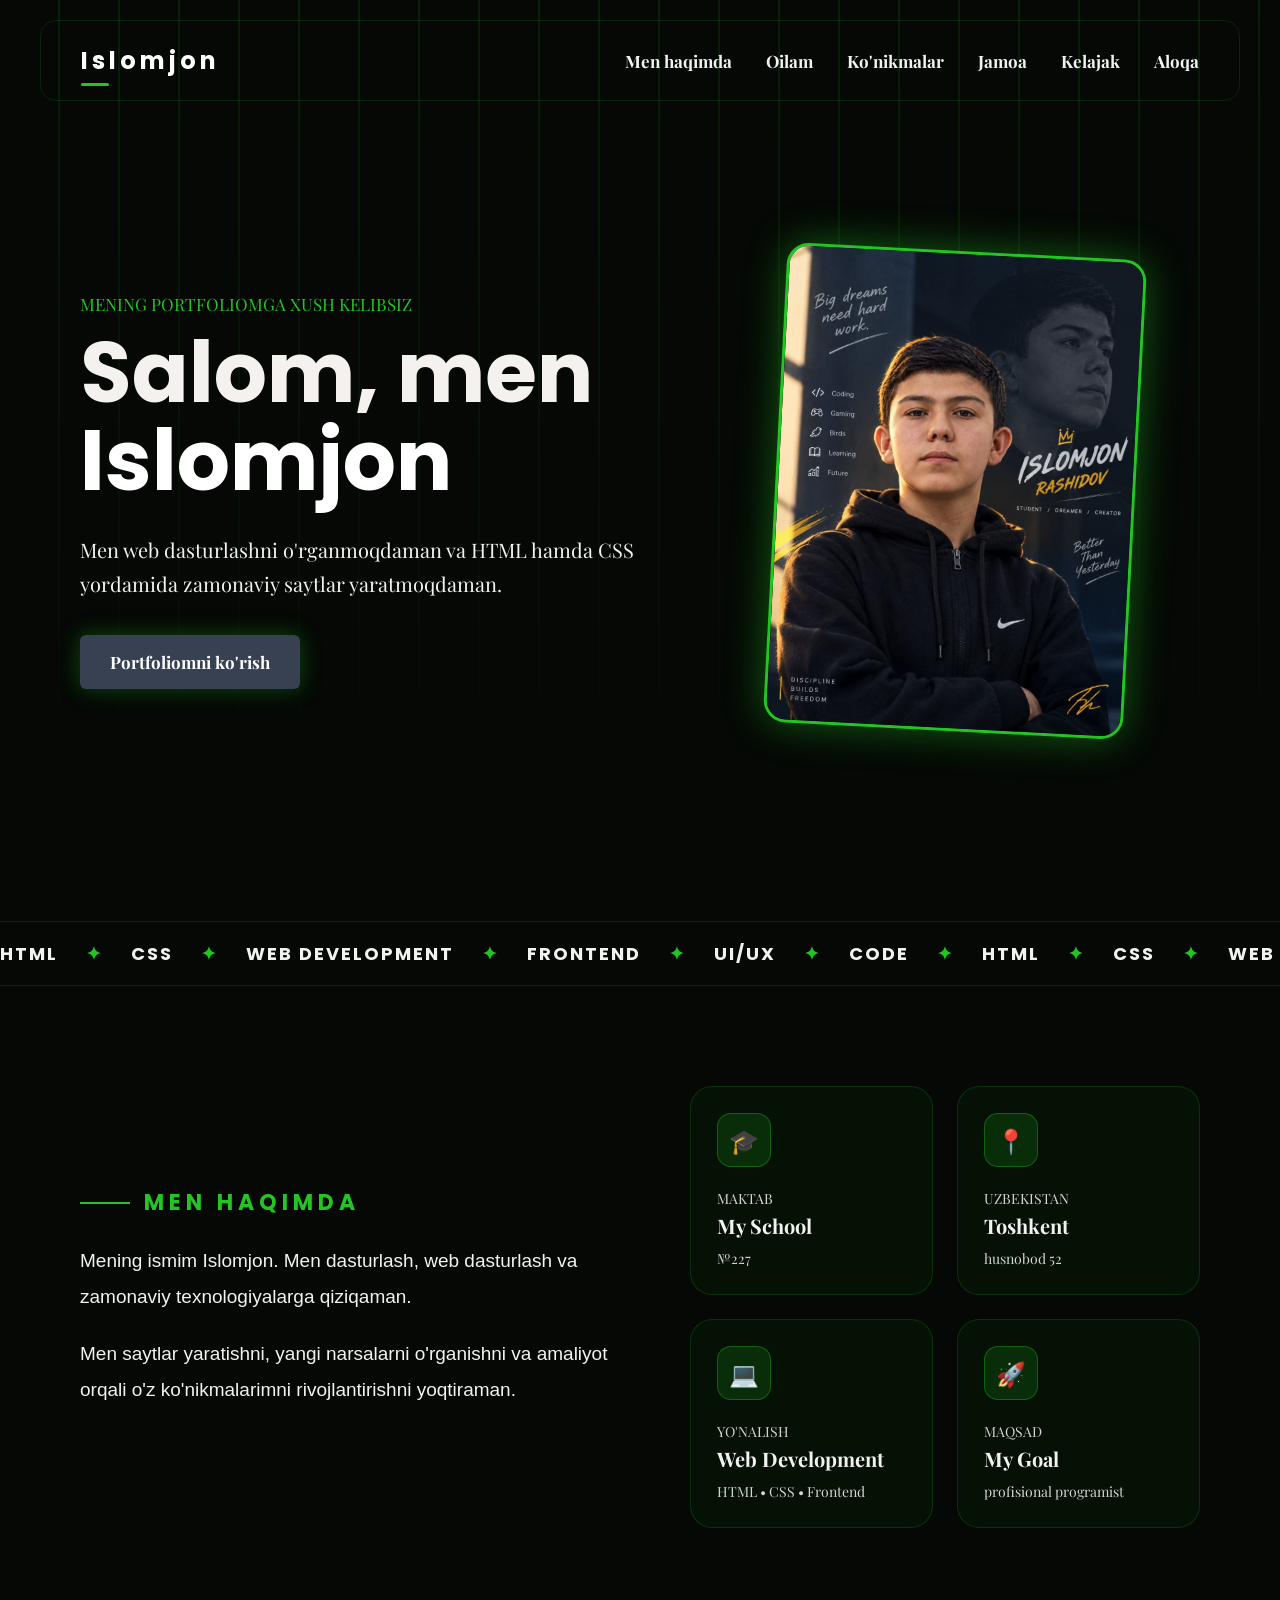
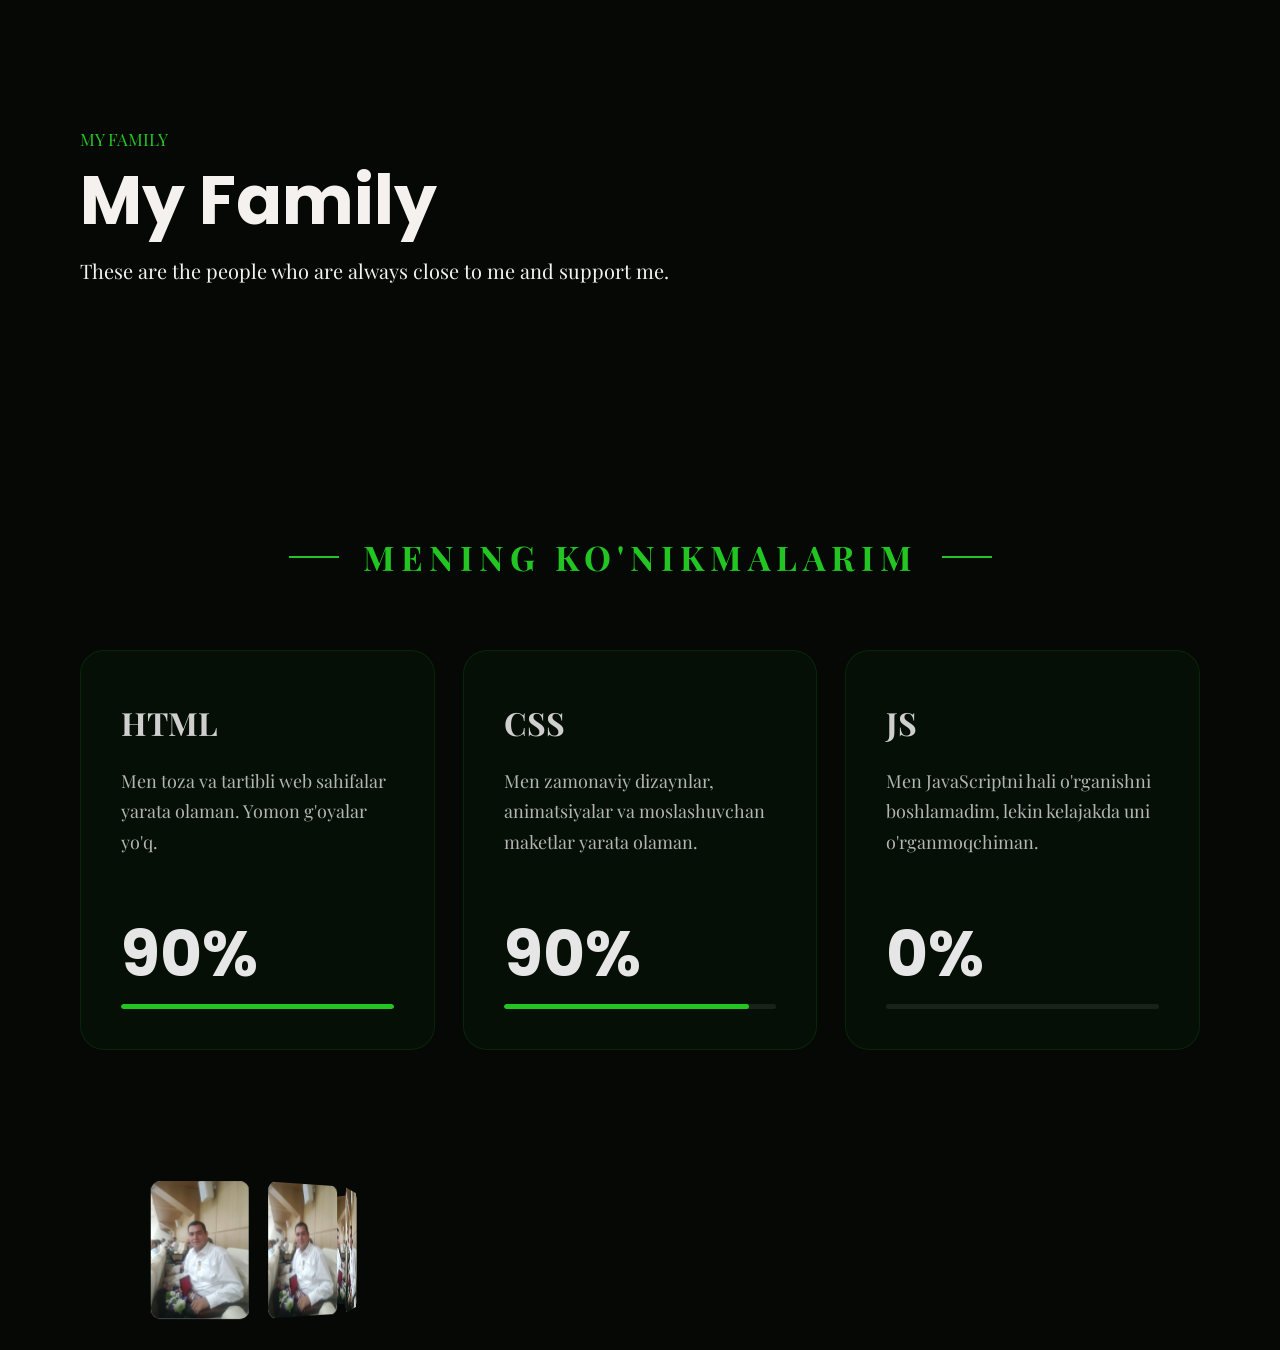
==== index.html @ ab72d362 "fix" ====
<!doctype html>
<html lang="uz">
  <head>
    <meta charset="UTF-8" />
    <meta name="viewport" content="width=device-width, initial-scale=1.0" />
    <title>Islomjon | portfolyo</title>
    <link
      href="https://fonts.googleapis.com/css2?family=Playfair+Display:wght@400;700&family=Poppins:wght@600;700&display=swap"
      rel="stylesheet"
    />
    <link rel="stylesheet" href="./style.css" />
  </head>
  <body>
    <header class="header">
      <a href="#" class="logo">Islomjon</a>
      <nav>
        <ul class="nav">
          <li><a href="#about">Men haqimda</a></li>
          <li><a href="#family">Oilam</a></li>
          <li><a href="#skills">Ko'nikmalar</a></li>
          <li><a href="#team">Jamoa</a></li>
          <li><a href="#goals">Kelajak</a></li>
          <li><a href="#contact">Aloqa</a></li>
        </ul>
      </nav>
    </header>

    <section class="sec-1">
      <div class="text">
        <p class="welcome">Mening portfoliomga xush kelibsiz</p>
        <h1>Salom, men</h1>
        <h2 class="h2">Islomjon</h2>
        <p class="desc">
          Men web dasturlashni o'rganmoqdaman va HTML hamda CSS yordamida
          zamonaviy saytlar yaratmoqdaman.
        </p>
        <button class="btn">Portfoliomni ko'rish</button>
      </div>

      <div class="photo-wrap">
        <img class="photo" src="./portfolyo.jpg" alt="Islomjon" />
      </div>
    </section>
    <div class="marquee">
      <div class="marquee-track">
        <span>HTML</span><span>CSS</span><span>WEB DEVELOPMENT</span>
        <span>FRONTEND</span><span>UI/UX</span><span>CODE</span>
        <!-- bir xil takror (uzluksiz aylanishi uchun) -->
        <span>HTML</span><span>CSS</span><span>WEB DEVELOPMENT</span>
        <span>FRONTEND</span><span>UI/UX</span><span>CODE</span>
      </div>
    </div>

    <section class="about" id="about">
      <div class="about-text">
        <h3 class="title">Men haqimda</h3>
        <p>
          Mening ismim Islomjon. Men dasturlash, web dasturlash va zamonaviy
          texnologiyalarga qiziqaman.
        </p>
        <p>
          Men saytlar yaratishni, yangi narsalarni o'rganishni va amaliyot
          orqali o'z ko'nikmalarimni rivojlantirishni yoqtiraman.
        </p>
      </div>

      <div class="cards">
        <article class="card">
          <span class="icon">🎓</span>
          <small>Maktab</small>
          <h4>My School</h4>
          <p>№227</p>
        </article>
        <article class="card">
          <span class="icon">📍</span>
          <small>Uzbekistan</small>
          <h4>Toshkent</h4>
          <p>husnobod 52</p>
        </article>
        <article class="card">
          <span class="icon">💻</span>
          <small>Yo'nalish</small>
          <h4>Web Development</h4>
          <p>HTML • CSS • Frontend</p>
        </article>
        <article class="card">
          <span class="icon">🚀</span>
          <small>Maqsad</small>
          <h4>My Goal</h4>
          <p>profisional programist</p>
        </article>
      </div>
    </section>
    <section class="family" id="family">
      <p class="eyebrow">My Family</p>
      <h2 class="sec-title">My Family</h2>
      <p class="sec-desc">
        These are the people who are always close to me and support me.
      </p>
    </section>
    <section class="skills" id="skills">
      <h3 class="skills-title">Mening ko'nikmalarim</h3>

      <div class="skills-grid">
        <article class="skill">
          <h4>HTML</h4>
          <p>
            Men toza va tartibli web sahifalar yarata olaman. Yomon g'oyalar
            yo'q.
          </p>
          <strong class="percent">90%</strong>
          <div class="bar"><span style="width: 100%"></span></div>
        </article>

        <article class="skill">
          <h4>CSS</h4>
          <p>
            Men zamonaviy dizaynlar, animatsiyalar va moslashuvchan maketlar
            yarata olaman.
          </p>
          <strong class="percent">90%</strong>
          <div class="bar"><span style="width: 90%"></span></div>
        </article>

        <article class="skill">
          <h4>JS</h4>
          <p>
            Men JavaScriptni hali o'rganishni boshlamadim, lekin kelajakda uni
            o'rganmoqchiman.
          </p>
          <strong class="percent">0%</strong>
          <div class="bar"><span style="width: 0%"></span></div>
        </article>
      </div>
    </section>
    <!-- From Uiverse.io by musashi-13 -->
    <div class="card-3d">
      <div><img class="img" src="./adajonim.jpg" alt="" /></div>
      <div><img class="img" src="./adajonim.jpg" alt="" /></div>
      <div><img class="img" src="./adajonim.jpg" alt="" /></div>
      <div><img class="img" src="./adajonim.jpg" alt="" /></div>
    </div>
  </body>
</html>
---- style.css ----
* {
  margin: 0;
  padding: 0;
  box-sizing: border-box;
}

body {
  background: #050805;
  color: #f2f2f2;
  font-family: "Playfair Display", Georgia, serif;
  min-height: 100vh;
  overflow-x: hidden;
}

/* Yashil yomg'ir foni */
body::before {
  content: "";
  position: fixed;
  inset: 0;
  z-index: -1;
  background-image: repeating-linear-gradient(
    90deg,
    transparent 0 58px,
    rgba(34, 197, 34, 0.12) 58px 60px
  );
  -webkit-mask-image: linear-gradient(#000, transparent 90%);
  mask-image: linear-gradient(#000, transparent 90%);
  animation: fall 6s linear infinite;
}
@keyframes fall {
  to {
    background-position-y: 200px;
  }
}

/* Header */
.header {
  display: flex;
  justify-content: space-between;
  align-items: center;
  width: min(1200px, 94%);
  margin: 20px auto 0;
  padding: 22px 40px;
  border: 1px solid rgba(34, 197, 34, 0.15);
  border-radius: 16px;
}
.logo {
  position: relative;
  font-family: "Poppins", Arial, sans-serif;
  font-weight: 700;
  font-size: 24px;
  letter-spacing: 4px;
  color: #fff;
  text-decoration: none;
}
.logo::after {
  content: "";
  position: absolute;
  left: 0;
  bottom: -8px;
  width: 28px;
  height: 3px;
  background: #22c522;
  border-radius: 2px;
}
.nav {
  display: flex;
  gap: 34px;
  list-style: none;
}
.nav a {
  color: #f2f2f2;
  text-decoration: none;
  font-weight: 700;
  font-size: 17px;
  transition: color 0.2s;
}
.nav a:hover {
  color: #22c522;
}

/* Hero */
.sec-1 {
  width: min(1200px, 94%);
  margin: 0 auto;
  min-height: calc(100vh - 120px);
  display: grid;
  grid-template-columns: 1.2fr 1fr;
  align-items: center;
  gap: 40px;
  padding: 40px 40px;
}
.welcome {
  color: #22c522;
  text-transform: uppercase;
  font-size: 17px;
  margin-bottom: 14px;
}
h1,
.h2 {
  font-family: "Poppins", Arial, sans-serif;
  font-size: clamp(48px, 7vw, 84px);
  line-height: 1.05;
  font-weight: 700;
}
h1 {
  color: #f4f1ee;
}
.h2 {
  color: white;
}
.desc {
  max-width: 620px;
  margin: 28px 0 34px;
  font-size: 20px;
  line-height: 1.7;
}
.btn {
  background: #374151;
  color: #fff;
  border: none;
  padding: 16px 30px;
  border-radius: 6px;
  font-family: inherit;
  font-weight: 700;
  font-size: 17px;
  cursor: pointer;
  box-shadow: 0 0 22px rgba(34, 197, 34, 0.35);
  transition:
    transform 0.2s,
    box-shadow 0.2s;
}
.btn:hover {
  transform: translateY(-3px);
  box-shadow: 0 0 32px rgba(34, 197, 34, 0.6);
}

/* Rasm va belgilar */
.photo-wrap {
  position: relative;
  justify-self: center;
  width: min(360px, 80vw);
  transform: rotate(3deg);
}
.photo {
  display: block;
  width: 100%;
  aspect-ratio: 3 / 4;
  object-fit: cover;
  border-radius: 22px;
  border: 3px solid #22c522;
  box-shadow: 0 0 40px rgba(34, 197, 34, 0.45);
}
.tag {
  position: absolute;
  background: #0a120a;
  color: #22c522;
  border: 1px solid rgba(34, 197, 34, 0.5);
  padding: 10px 16px;
  border-radius: 10px;
  font-family: "Poppins", Arial, sans-serif;
  font-weight: 700;
  font-size: 14px;
  letter-spacing: 2px;
  box-shadow: 0 0 14px rgba(34, 197, 34, 0.3);
}
.t-html {
  top: 24px;
  left: -34px;
}
.t-css {
  top: 38%;
  right: -30px;
}
.t-web {
  bottom: 20%;
  left: -44px;
}
.t-code {
  bottom: -12px;
  right: -10px;
}

/* Telefon */
@media (max-width: 800px) {
  .header {
    flex-direction: column;
    gap: 18px;
    padding: 20px;
  }
  .nav {
    flex-wrap: wrap;
    justify-content: center;
    gap: 16px;
  }
  .sec-1 {
    grid-template-columns: 1fr;
    text-align: center;
    padding: 40px 16px;
  }
  .desc {
    margin-inline: auto;
  }
}
@media (prefers-reduced-motion: reduce) {
  body::before {
    animation: none;
  }
}

/* Harakatlanuvchi tasma */
.marquee {
  overflow: hidden;
  border-top: 1px solid rgba(34, 197, 34, 0.15);
  border-bottom: 1px solid rgba(34, 197, 34, 0.15);
  padding: 18px 0;
  margin-top: 40px;
}
.marquee-track {
  display: flex;
  width: max-content;
  animation: scroll 25s linear infinite;
}
.marquee-track span {
  font-family: "Poppins", Arial, sans-serif;
  font-weight: 700;
  font-size: 18px;
  letter-spacing: 2px;
  white-space: nowrap;
  color: #f2f2f2;
}
.marquee-track span::after {
  content: "✦";
  color: #22c522;
  margin: 0 28px;
}
@keyframes scroll {
  to {
    transform: translateX(-50%);
  }
}

/* Men haqimda */
.about {
  width: min(1200px, 94%);
  margin: 0 auto;
  padding: 100px 40px;
  display: grid;
  grid-template-columns: 1.1fr 1fr;
  gap: 50px;
  align-items: center;
}
.title {
  display: flex;
  align-items: center;
  gap: 14px;
  margin-bottom: 24px;
  color: #22c522;
  font-family: "Poppins", Arial, sans-serif;
  font-size: 22px;
  letter-spacing: 5px;
  text-transform: uppercase;
}
.title::before {
  content: "";
  width: 50px;
  height: 2px;
  background: #22c522;
}
.about-text p {
  font-family: Arial, sans-serif;
  font-size: 19px;
  line-height: 1.9;
  margin-bottom: 20px;
}

/* Kartalar */
.cards {
  display: grid;
  grid-template-columns: 1fr 1fr;
  gap: 24px;
}
.card {
  background: rgba(34, 197, 34, 0.05);
  border: 1px solid rgba(34, 197, 34, 0.18);
  border-radius: 22px;
  padding: 26px;
  transition:
    transform 0.25s,
    box-shadow 0.25s;
}
.card:hover {
  transform: translateY(-6px);
  box-shadow: 0 0 28px rgba(34, 197, 34, 0.25);
}
.icon {
  display: grid;
  place-items: center;
  width: 54px;
  height: 54px;
  margin-bottom: 22px;
  font-size: 24px;
  background: rgba(34, 197, 34, 0.15);
  border: 1px solid rgba(34, 197, 34, 0.35);
  border-radius: 14px;
}
.card small {
  display: block;
  font-size: 14px;
  text-transform: uppercase;
  color: #cfd8cf;
}
.card h4 {
  font-size: 20px;
  margin: 4px 0 10px;
}
.card p {
  font-size: 14px;
  color: #cfd8cf;
}

@media (max-width: 800px) {
  .about {
    grid-template-columns: 1fr;
    padding: 60px 16px;
  }
  .cards {
    grid-template-columns: 1fr;
  }
}
@media (prefers-reduced-motion: reduce) {
  .marquee-track {
    animation: none;
  }
}

/* My Family */
.family {
  width: min(1200px, 94%);
  margin: 0 auto;
  padding: 100px 40px;
}
.eyebrow {
  color: #22c522;
  text-transform: uppercase;
  font-size: 17px;
  margin-bottom: 14px;
}
.sec-title {
  font-family: "Poppins", Arial, sans-serif;
  font-size: clamp(40px, 6vw, 68px);
  line-height: 1.1;
  color: #f4f1ee;
}
.sec-desc {
  margin: 18px 0 50px;
  font-size: 20px;
}

.family-grid {
  display: grid;
  grid-template-columns: repeat(2, 1fr);
  gap: 28px;
}
.family-card {
  display: grid;
  grid-template-columns: 1fr 1fr;
  min-height: 300px;
  overflow: hidden;
  border-radius: 22px;
  background: rgba(34, 197, 34, 0.06);
  transition:
    transform 0.25s,
    box-shadow 0.25s;
}
.family-card:hover {
  transform: translateY(-6px);
  box-shadow: 0 0 28px rgba(34, 197, 34, 0.25);
}
.family-card .info {
  display: flex;
  flex-direction: column;
  justify-content: flex-end;
  padding: 28px;
  border-left: 2px solid #22c522;
}
.family-card h3 {
  font-size: 26px;
}
.family-card p {
  color: #22c522;
  margin-top: 6px;
}
.family-card img {
  width: 100%;
  height: 100%;
  object-fit: cover;
}

@media (max-width: 800px) {
  .family {
    padding: 60px 16px;
  }
  .family-grid {
    grid-template-columns: 1fr;
  }
}

/* Mening ko'nikmalarim */
.skills {
  width: min(1200px, 94%);
  margin: 0 auto;
  padding: 100px 40px;
}
.skills-title {
  display: flex;
  align-items: center;
  justify-content: center;
  gap: 24px;
  margin-bottom: 70px;
  color: #22c522;
  font-size: clamp(22px, 3vw, 34px);
  letter-spacing: 6px;
  text-transform: uppercase;
  text-align: center;
}
.skills-title::before,
.skills-title::after {
  content: "";
  width: 50px;
  height: 2px;
  background: #22c522;
}

.skills-grid {
  display: grid;
  grid-template-columns: repeat(3, 1fr);
  gap: 28px;
}
.skill {
  display: flex;
  flex-direction: column;
  padding: 50px 40px 40px;
  min-height: 400px;
  background: rgba(34, 197, 34, 0.04);
  border: 1px solid rgba(34, 197, 34, 0.12);
  border-radius: 24px;
  transition:
    transform 0.3s,
    box-shadow 0.3s,
    border-color 0.3s;
}
.skill h4 {
  font-size: 32px;
  color: #cfcfcf;
  margin-bottom: 22px;
  transition: color 0.3s;
}
.skill p {
  font-size: 18px;
  line-height: 1.7;
  color: #b5b5b5;
}
.percent {
  margin-top: auto;
  font-family: "Poppins", Arial, sans-serif;
  font-size: 64px;
  line-height: 1;
  color: #e6e6e6;
  transition:
    color 0.3s,
    text-shadow 0.3s;
}
.bar {
  height: 5px;
  margin-top: 18px;
  background: rgba(255, 255, 255, 0.08);
  border-radius: 5px;
  overflow: hidden;
}
.bar span {
  display: block;
  height: 100%;
  background: #22c522;
  border-radius: 5px;
}

/* Ustiga kursor kelganda yashil nur */
.skill:hover {
  transform: translateY(-8px);
  border-color: #22c522;
  border-top-width: 4px;
  box-shadow: 0 0 32px rgba(34, 197, 34, 0.35);
}
.skill:hover h4 {
  color: #22c522;
}
.skill:hover .percent {
  color: #19e06a;
  text-shadow: 0 0 20px rgba(25, 224, 106, 0.6);
}

@media (max-width: 900px) {
  .skills {
    padding: 60px 16px;
  }
  .skills-grid {
    grid-template-columns: 1fr;
  }
  .skills-title::before,
  .skills-title::after {
    width: 24px;
  }
}

/* From Uiverse.io by musashi-13 */
@keyframes autoRun3d {
  from {
    transform: perspective(800px) rotateY(-360deg);
  }
  to {
    transform: perspective(800px) rotateY(0deg);
  }
}

@keyframes animateBrightness {
  10% {
    filter: brightness(1);
  }
  50% {
    filter: brightness(0.1);
  }
  90% {
    filter: brightness(1);
  }
}

.card-3d {
  position: relative;
  width: 400px;
  height: 200px;
  transform-style: preserve-3d;
  transform: perspective(800px);
  animation: autoRun3d 20s linear infinite;
  will-change: transform;
}

.card-3d div {
  position: absolute;
  width: 80px;
  height: 112px;
  background-color: rgb(199, 199, 199);
  border: solid 2px lightgray;
  border-radius: 0.5rem;
  top: 50%;
  left: 50%;
  transform-origin: center center;
  animation: animateBrightness 20s linear infinite;
  transition-duration: 200ms;
  will-change: transform, filter;
}

.img {
  width: 80px;
  height: 112px;
  border-radius: 0.5rem;
  margin-left: -2px;
  margin-top: -2px;
}

.card-3d:hover {
  animation-play-state: paused !important;
}

.card-3d:hover div {
  animation-play-state: paused !important;
}

.card-3d div:nth-child(1) {
  transform: translate(-50%, -50%) rotateY(0deg) translateZ(150px);
  animation-delay: -0s;
}

.card-3d div:nth-child(2) {
  transform: translate(-50%, -50%) rotateY(36deg) translateZ(150px);
  animation-delay: -2s;
}

.card-3d div:nth-child(3) {
  transform: translate(-50%, -50%) rotateY(72deg) translateZ(150px);
  animation-delay: -4s;
}

.card-3d div:nth-child(4) {
  transform: translate(-50%, -50%) rotateY(108deg) translateZ(150px);
  animation-delay: -6s;
}
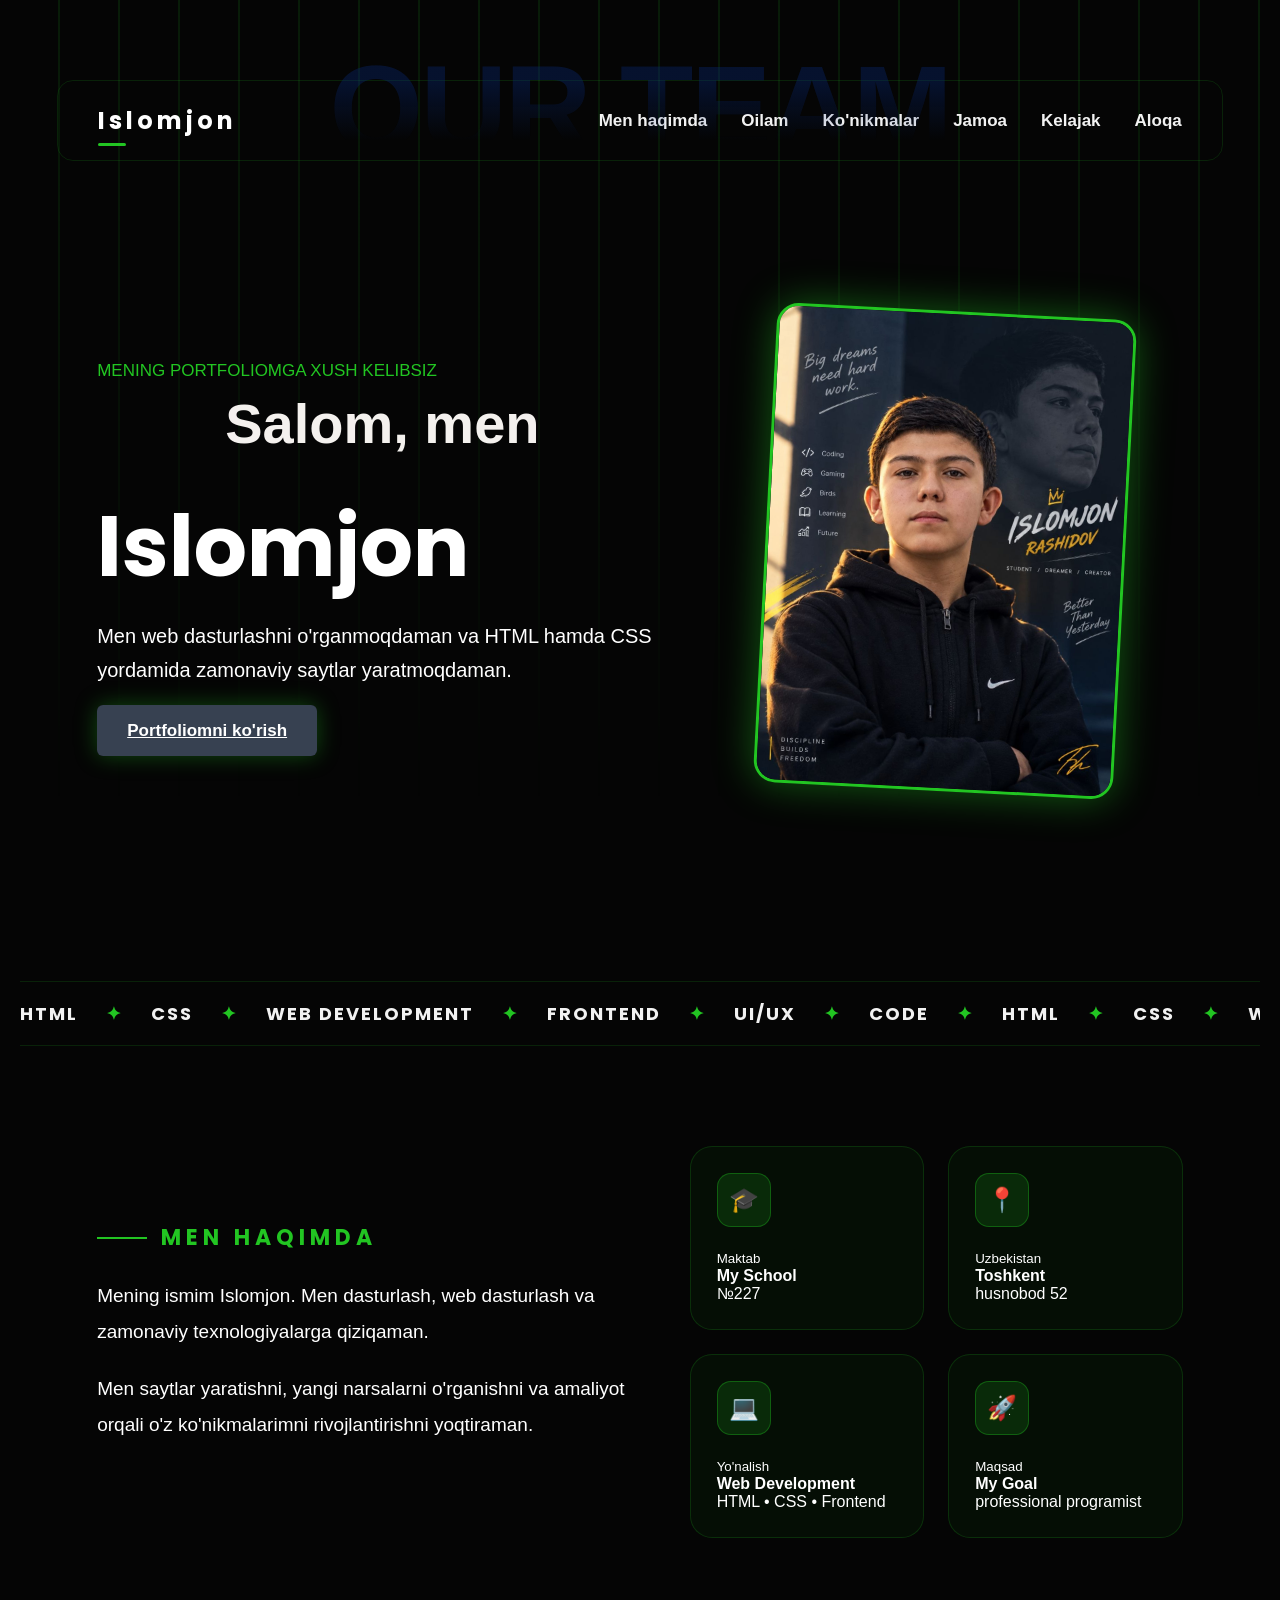
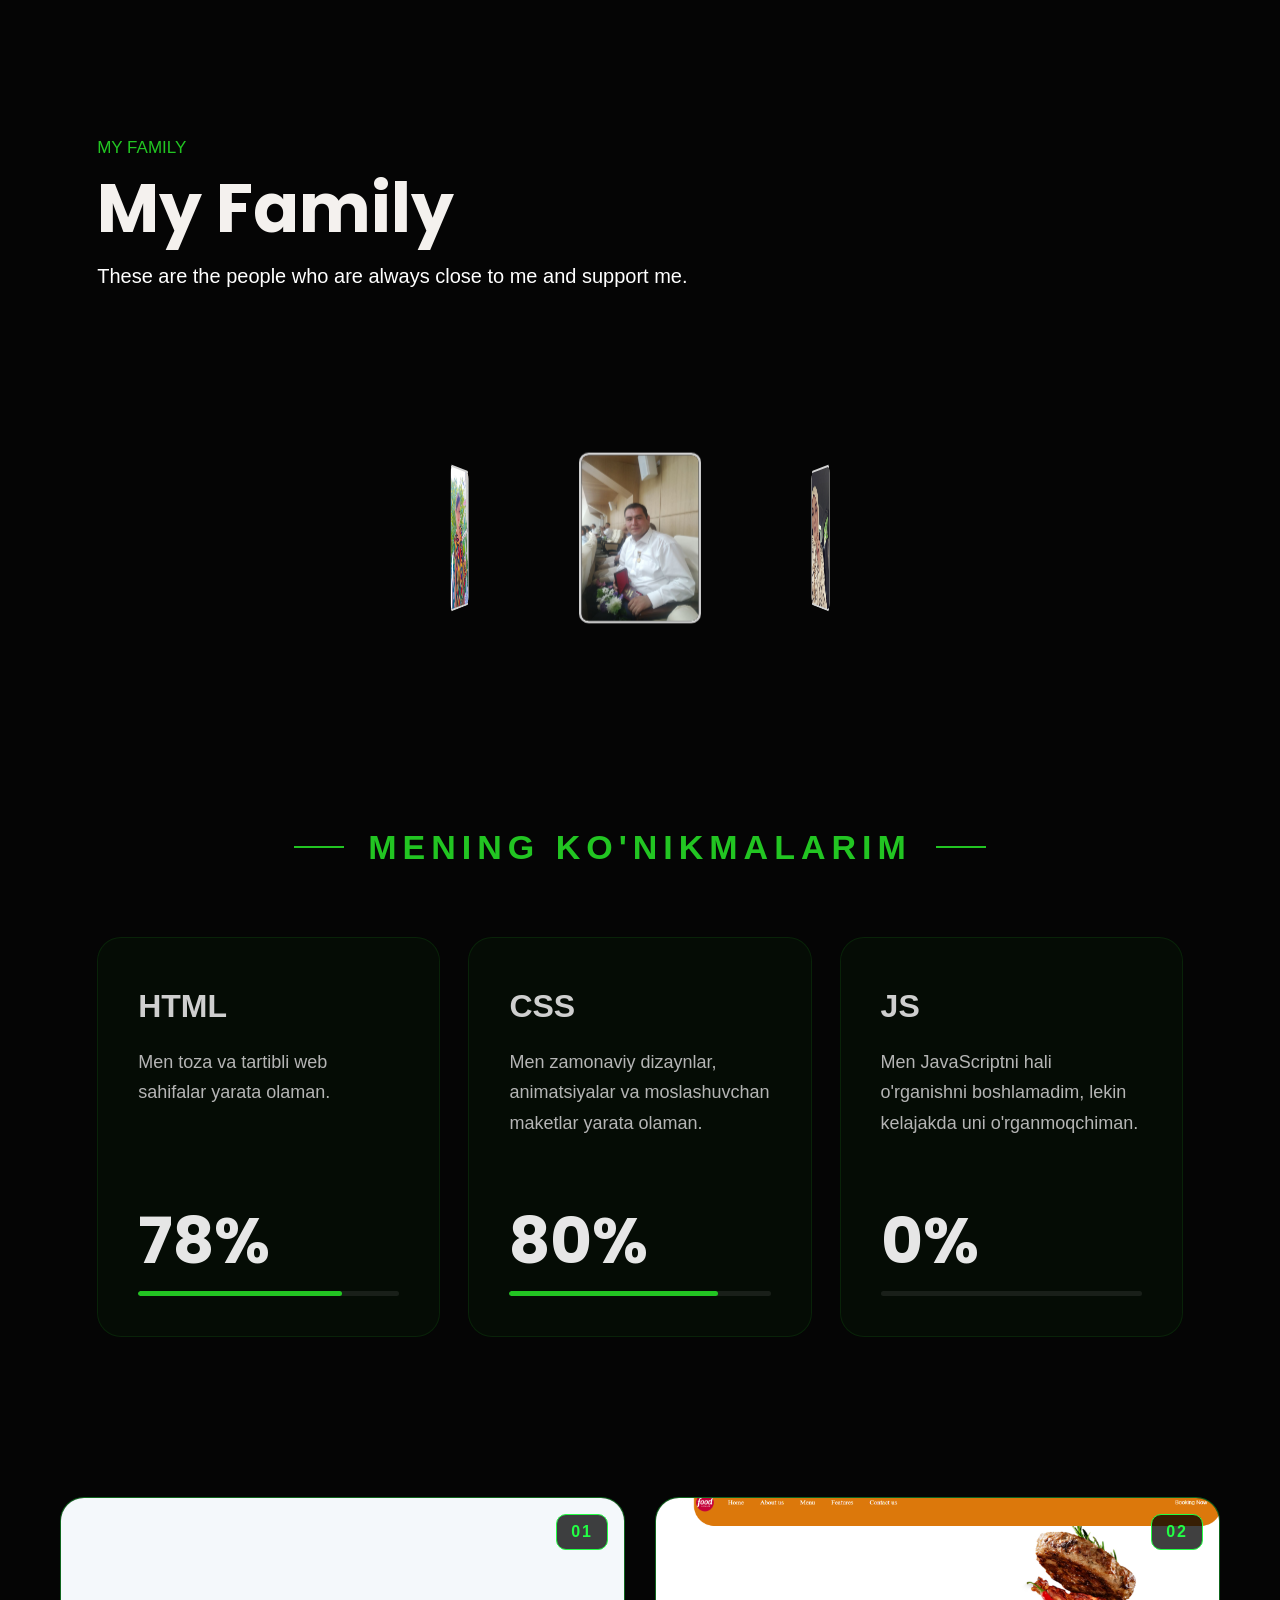
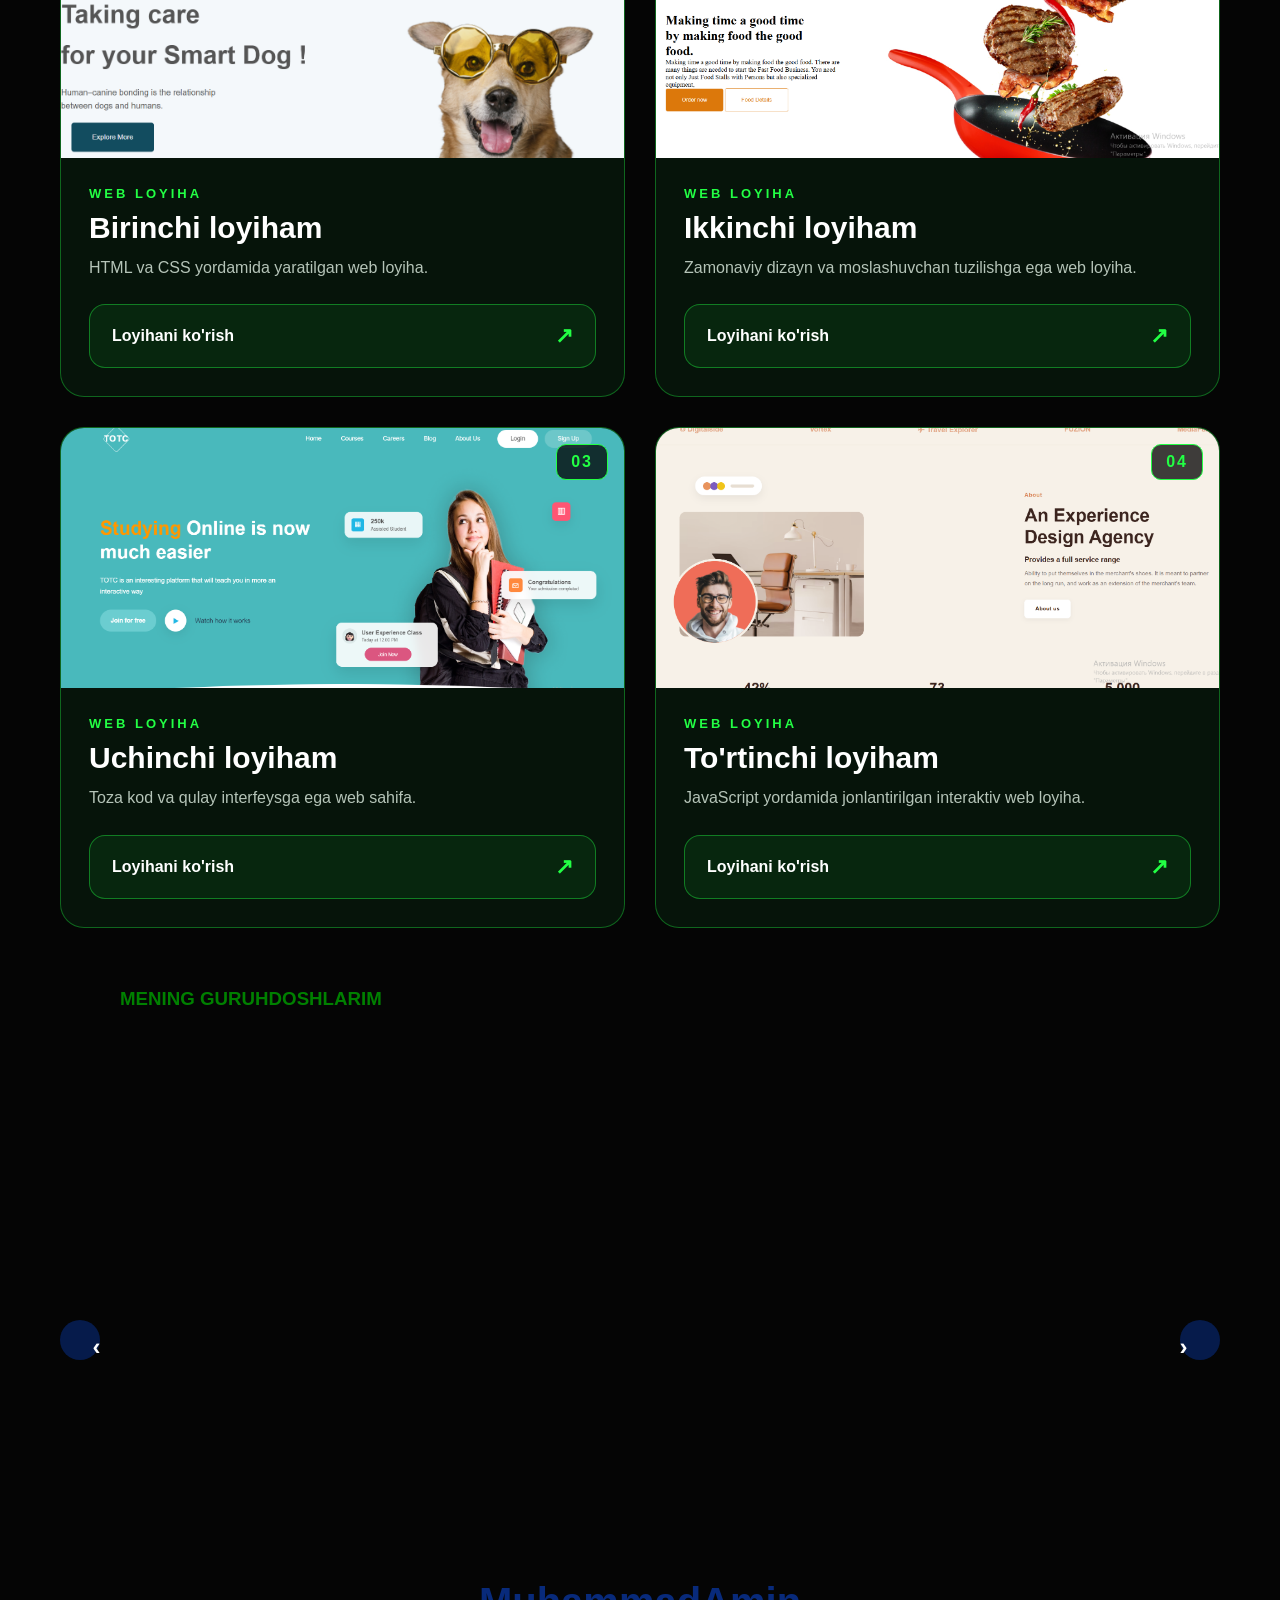
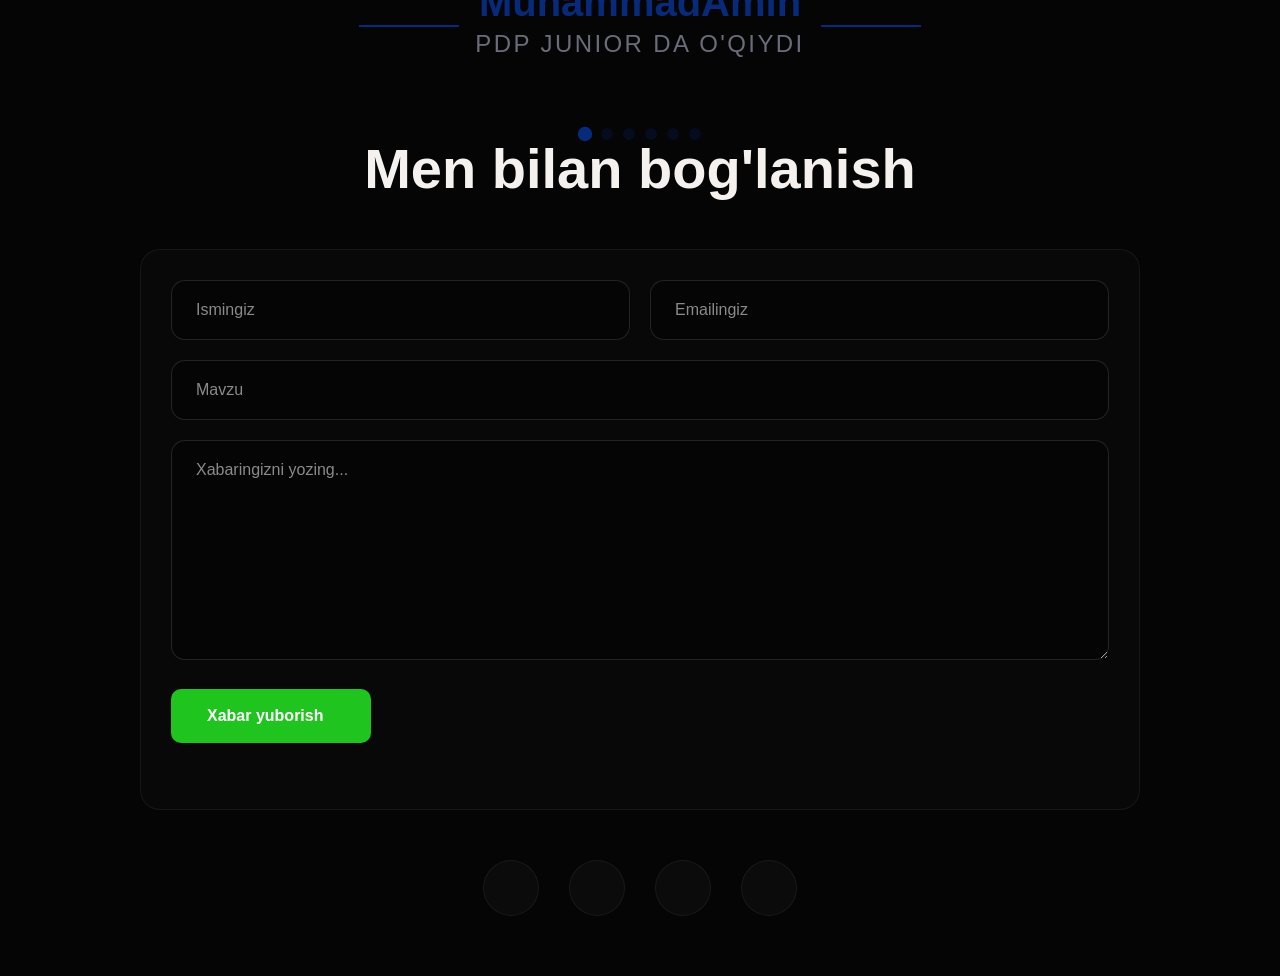
==== commit 9dc0447d: "fix" ====
--- a/index.html
+++ b/index.html
@@ -4,12 +4,14 @@
     <meta charset="UTF-8" />
     <meta name="viewport" content="width=device-width, initial-scale=1.0" />
     <title>Islomjon | portfolyo</title>
+
     <link
       href="https://fonts.googleapis.com/css2?family=Playfair+Display:wght@400;700&family=Poppins:wght@600;700&display=swap"
       rel="stylesheet"
     />
     <link rel="stylesheet" href="./style.css" />
   </head>
+
   <body>
     <header class="header">
       <a href="#" class="logo">Islomjon</a>
@@ -34,20 +36,29 @@
           Men web dasturlashni o'rganmoqdaman va HTML hamda CSS yordamida
           zamonaviy saytlar yaratmoqdaman.
         </p>
-        <button class="btn">Portfoliomni ko'rish</button>
+        <a href="#about" class="btn">Portfoliomni ko'rish</a>
       </div>
 
       <div class="photo-wrap">
         <img class="photo" src="./portfolyo.jpg" alt="Islomjon" />
       </div>
     </section>
+
     <div class="marquee">
       <div class="marquee-track">
-        <span>HTML</span><span>CSS</span><span>WEB DEVELOPMENT</span>
-        <span>FRONTEND</span><span>UI/UX</span><span>CODE</span>
-        <!-- bir xil takror (uzluksiz aylanishi uchun) -->
-        <span>HTML</span><span>CSS</span><span>WEB DEVELOPMENT</span>
-        <span>FRONTEND</span><span>UI/UX</span><span>CODE</span>
+        <span>HTML</span>
+        <span>CSS</span>
+        <span>WEB DEVELOPMENT</span>
+        <span>FRONTEND</span>
+        <span>UI/UX</span>
+        <span>CODE</span>
+        <!-- Bir xil takror, uzluksiz aylanish uchun -->
+        <span>HTML</span>
+        <span>CSS</span>
+        <span>WEB DEVELOPMENT</span>
+        <span>FRONTEND</span>
+        <span>UI/UX</span>
+        <span>CODE</span>
       </div>
     </div>
 
@@ -65,51 +76,60 @@
       </div>
 
       <div class="cards">
-        <article class="card">
+        <article class="carid">
           <span class="icon">🎓</span>
           <small>Maktab</small>
           <h4>My School</h4>
           <p>№227</p>
         </article>
-        <article class="card">
+
+        <article class="carid">
           <span class="icon">📍</span>
           <small>Uzbekistan</small>
           <h4>Toshkent</h4>
           <p>husnobod 52</p>
         </article>
-        <article class="card">
+
+        <article class="carid">
           <span class="icon">💻</span>
           <small>Yo'nalish</small>
           <h4>Web Development</h4>
           <p>HTML • CSS • Frontend</p>
         </article>
-        <article class="card">
+
+        <article class="carid">
           <span class="icon">🚀</span>
           <small>Maqsad</small>
           <h4>My Goal</h4>
-          <p>profisional programist</p>
-        </article>
-      </div>
-    </section>
+          <p>professional programist</p>
+        </article>
+      </div>
+    </section>
+
     <section class="family" id="family">
       <p class="eyebrow">My Family</p>
       <h2 class="sec-title">My Family</h2>
       <p class="sec-desc">
         These are the people who are always close to me and support me.
       </p>
-    </section>
+
+      <div class="card-3d">
+        <div><img class="img" src="./adajonim.jpg" alt="Adajonim" /></div>
+        <div><img class="img" src="./onam.jpg" alt="Onam" /></div>
+        <div><img class="img" src="./buvijonim.jpg" alt="Buvijonim" /></div>
+        <div><img class="img" src="./singlim copy.jpg" alt="Singlim" /></div>
+      </div>
+    </section>
+
     <section class="skills" id="skills">
       <h3 class="skills-title">Mening ko'nikmalarim</h3>
 
       <div class="skills-grid">
         <article class="skill">
           <h4>HTML</h4>
-          <p>
-            Men toza va tartibli web sahifalar yarata olaman. Yomon g'oyalar
-            yo'q.
-          </p>
-          <strong class="percent">90%</strong>
-          <div class="bar"><span style="width: 100%"></span></div>
+          <p>Men toza va tartibli web sahifalar yarata olaman.</p>
+          <strong class="percent">78%</strong>
+          <div class="bar"><span style="width: 78%"></span></div>
         </article>
 
         <article class="skill">
@@ -118,8 +138,8 @@
             Men zamonaviy dizaynlar, animatsiyalar va moslashuvchan maketlar
             yarata olaman.
           </p>
-          <strong class="percent">90%</strong>
-          <div class="bar"><span style="width: 90%"></span></div>
+          <strong class="percent">80%</strong>
+          <div class="bar"><span style="width: 80%"></span></div>
         </article>
 
         <article class="skill">
@@ -133,12 +153,169 @@
         </article>
       </div>
     </section>
-    <!-- From Uiverse.io by musashi-13 -->
-    <div class="card-3d">
-      <div><img class="img" src="./adajonim.jpg" alt="" /></div>
-      <div><img class="img" src="./adajonim.jpg" alt="" /></div>
-      <div><img class="img" src="./adajonim.jpg" alt="" /></div>
-      <div><img class="img" src="./adajonim.jpg" alt="" /></div>
+
+    <section class="pj-section" id="loyihalar">
+      <article class="pj-card">
+        <div class="pj-img">
+          <img
+            src="./Снимок экрана 2026-10-07 170621.png"
+            alt="Birinchi loyiha"
+            onerror="this.style.display = 'none'"
+          />
+          <span class="pj-badge">01</span>
+        </div>
+        <div class="pj-info">
+          <span class="pj-tag">WEB LOYIHA</span>
+          <h3>Birinchi loyiham</h3>
+          <p>HTML va CSS yordamida yaratilgan web loyiha.</p>
+          <a class="pj-btn" href="#" target="_blank" rel="noopener">
+            <span>Loyihani ko'rish</span>
+            <span class="pj-arrow">↗</span>
+          </a>
+        </div>
+      </article>
+
+      <article class="pj-card">
+        <div class="pj-img">
+          <img
+            src="./image.png"
+            alt="Ikkinchi loyiha"
+            onerror="this.style.display = 'none'"
+          />
+          <span class="pj-badge">02</span>
+        </div>
+        <div class="pj-info">
+          <span class="pj-tag">WEB LOYIHA</span>
+          <h3>Ikkinchi loyiham</h3>
+          <p>Zamonaviy dizayn va moslashuvchan tuzilishga ega web loyiha.</p>
+          <a class="pj-btn" href="#" target="_blank" rel="noopener">
+            <span>Loyihani ko'rish</span>
+            <span class="pj-arrow">↗</span>
+          </a>
+        </div>
+      </article>
+
+      <article class="pj-card">
+        <div class="pj-img">
+          <img
+            src="./Снимок экрана 2026-10-07 171624.png"
+            alt="Uchinchi loyiha"
+            onerror="this.style.display = 'none'"
+          />
+          <span class="pj-badge">03</span>
+        </div>
+        <div class="pj-info">
+          <span class="pj-tag">WEB LOYIHA</span>
+          <h3>Uchinchi loyiham</h3>
+          <p>Toza kod va qulay interfeysga ega web sahifa.</p>
+          <a class="pj-btn" href="#" target="_blank" rel="noopener">
+            <span>Loyihani ko'rish</span>
+            <span class="pj-arrow">↗</span>
+          </a>
+        </div>
+      </article>
+
+      <article class="pj-card">
+        <div class="pj-img">
+          <img
+            src="./Снимок экрана 2026-10-07 172248.png"
+            alt="To'rtinchi loyiha"
+            onerror="this.style.display = 'none'"
+          />
+          <span class="pj-badge">04</span>
+        </div>
+        <div class="pj-info">
+          <span class="pj-tag">WEB LOYIHA</span>
+          <h3>To'rtinchi loyiham</h3>
+          <p>JavaScript yordamida jonlantirilgan interaktiv web loyiha.</p>
+          <a class="pj-btn" href="#" target="_blank" rel="noopener">
+            <span>Loyihani ko'rish</span>
+            <span class="pj-arrow">↗</span>
+          </a>
+        </div>
+      </article>
+    </section>
+
+    <section id="team">
+      <h3 class="h3">MENING GURUHDOSHLARIM</h3>
+      <h1 class="about-title">OUR TEAM</h1>
+
+      <div class="carousel-container">
+        <button class="nav-arrow left" type="button">‹</button>
+
+        <div class="carousel-track">
+          <div class="card" data-index="0">
+            <img src="./muhammadamin.png" alt="Muhammadamin" />
+          </div>
+
+          <div class="card" data-index="1">
+            <img src="./abdulloh.jpg" alt="Abdulloh" />
+          </div>
+
+          <div class="card" data-index="2">
+            <img src="./abduqodir.jpg" alt="Abduqodir" />
+          </div>
+
+          <div class="card" data-index="3">
+            <img src="./shoxrux photo.png" alt="Shoxrux" />
+          </div>
+
+          <div class="card" data-index="4">
+            <img src="./abuuu.PNG" alt="Abu" />
+          </div>
+
+          <div class="card" data-index="5">
+            <img src="./johon.png" alt="Johon" />
+          </div>
+        </div>
+
+        <button class="nav-arrow right" type="button">›</button>
+      </div>
+
+      <div class="member-info">
+        <h2 class="member-name">David Kim</h2>
+        <p class="member-role">Founder</p>
+      </div>
+
+      <div class="dots">
+        <div class="dot active" data-index="0"></div>
+        <div class="dot" data-index="1"></div>
+        <div class="dot" data-index="2"></div>
+        <div class="dot" data-index="3"></div>
+        <div class="dot" data-index="4"></div>
+        <div class="dot" data-index="5"></div>
+      </div>
+    </section>
+    <h1>Men bilan bog'lanish</h1>
+
+    <form class="form-box" id="contactForm">
+      <div class="row">
+        <input type="text" id="name" placeholder="Ismingiz" required />
+        <input type="email" id="email" placeholder="Emailingiz" required />
+      </div>
+
+      <div class="full">
+        <input type="text" id="subject" placeholder="Mavzu" required />
+      </div>
+
+      <textarea
+        id="message"
+        placeholder="Xabaringizni yozing..."
+        required
+      ></textarea>
+
+      <button type="submit">
+        Xabar yuborish <i class="fa-solid fa-arrow-right"></i>
+      </button>
+      <p id="status"></p>
+    </form>
+
+    <div class="socials">
+      <a href="#"><i class="fa-brands fa-facebook-f"></i></a>
+      <a href="#"><i class="fa-brands fa-twitter"></i></a>
+      <a href="#"><i class="fa-brands fa-instagram"></i></a>
+      <a href="#"><i class="fa-brands fa-telegram"></i></a>
     </div>
+    <script src="./app.js"></script>
   </body>
 </html>
--- a/style.css
+++ b/style.css
@@ -280,7 +280,7 @@
   grid-template-columns: 1fr 1fr;
   gap: 24px;
 }
-.card {
+.carid {
   background: rgba(34, 197, 34, 0.05);
   border: 1px solid rgba(34, 197, 34, 0.18);
   border-radius: 22px;
@@ -513,13 +513,12 @@
   }
 }
 
-/* From Uiverse.io by musashi-13 */
 @keyframes autoRun3d {
   from {
-    transform: perspective(800px) rotateY(-360deg);
+    transform: perspective(1000px) rotateY(-360deg);
   }
   to {
-    transform: perspective(800px) rotateY(0deg);
+    transform: perspective(1000px) rotateY(0deg);
   }
 }
 
@@ -538,61 +537,599 @@
 .card-3d {
   position: relative;
   width: 400px;
-  height: 200px;
+  height: 220px;
+  margin: 60px auto;
   transform-style: preserve-3d;
-  transform: perspective(800px);
+  transform: perspective(1000px);
   animation: autoRun3d 20s linear infinite;
   will-change: transform;
+  top: 80px;
 }
 
 .card-3d div {
   position: absolute;
-  width: 80px;
-  height: 112px;
-  background-color: rgb(199, 199, 199);
-  border: solid 2px lightgray;
-  border-radius: 0.5rem;
+  width: 100px;
+  height: 140px;
   top: 50%;
   left: 50%;
+  background: #c7c7c7;
+  border: 2px solid lightgray;
+  border-radius: 0.5rem;
+  overflow: hidden;
   transform-origin: center center;
   animation: animateBrightness 20s linear infinite;
-  transition-duration: 200ms;
   will-change: transform, filter;
 }
 
 .img {
-  width: 80px;
-  height: 112px;
-  border-radius: 0.5rem;
-  margin-left: -2px;
-  margin-top: -2px;
-}
-
-.card-3d:hover {
-  animation-play-state: paused !important;
-}
-
+  width: 100%;
+  height: 100%;
+  object-fit: cover;
+  display: block;
+}
+
+.card-3d:hover,
 .card-3d:hover div {
   animation-play-state: paused !important;
 }
 
+/* 4 ta karta — har biri 90° oraliqda */
 .card-3d div:nth-child(1) {
-  transform: translate(-50%, -50%) rotateY(0deg) translateZ(150px);
-  animation-delay: -0s;
-}
-
+  transform: translate(-50%, -50%) rotateY(0deg) translateZ(180px);
+  animation-delay: 0s;
+}
 .card-3d div:nth-child(2) {
-  transform: translate(-50%, -50%) rotateY(36deg) translateZ(150px);
-  animation-delay: -2s;
-}
-
+  transform: translate(-50%, -50%) rotateY(90deg) translateZ(180px);
+  animation-delay: -5s;
+}
 .card-3d div:nth-child(3) {
-  transform: translate(-50%, -50%) rotateY(72deg) translateZ(150px);
-  animation-delay: -4s;
-}
-
+  transform: translate(-50%, -50%) rotateY(180deg) translateZ(180px);
+  animation-delay: -10s;
+}
 .card-3d div:nth-child(4) {
-  transform: translate(-50%, -50%) rotateY(108deg) translateZ(150px);
-  animation-delay: -6s;
-}
-
+  transform: translate(-50%, -50%) rotateY(270deg) translateZ(180px);
+  animation-delay: -15s;
+}
+
+.pj-section {
+  max-width: 1200px;
+  margin: 0 auto;
+  padding: 60px 20px;
+  display: grid;
+  grid-template-columns: repeat(2, 1fr);
+  gap: 30px;
+}
+
+.pj-card {
+  display: flex;
+  flex-direction: column;
+  background: #06140a;
+  border: 1px solid rgba(34, 255, 68, 0.35);
+  border-radius: 24px;
+  overflow: hidden;
+  transition:
+    transform 0.3s,
+    box-shadow 0.3s,
+    border-color 0.3s;
+}
+
+.pj-card:hover {
+  transform: translateY(-8px);
+  border-color: #22ff44;
+  box-shadow: 0 0 30px rgba(34, 255, 68, 0.35);
+}
+
+.pj-img {
+  position: relative;
+  width: 100%;
+  height: 260px;
+  overflow: hidden;
+  background: linear-gradient(135deg, #0a2a12, #020a04);
+}
+
+.pj-img img {
+  width: 100%;
+  height: 100%;
+  object-fit: cover;
+  display: block;
+  transition: transform 0.5s;
+}
+
+.pj-card:hover .pj-img img {
+  transform: scale(1.06);
+}
+
+.pj-badge {
+  position: absolute;
+  top: 16px;
+  right: 16px;
+  padding: 8px 14px;
+  background: rgba(0, 0, 0, 0.75);
+  border: 1px solid #22ff44;
+  border-radius: 10px;
+  color: #22ff44;
+  font-weight: 700;
+  letter-spacing: 2px;
+}
+
+.pj-info {
+  flex: 1;
+  display: flex;
+  flex-direction: column;
+  padding: 28px;
+}
+
+.pj-tag {
+  align-self: flex-start;
+  color: #22ff44;
+  font-size: 13px;
+  font-weight: 700;
+  letter-spacing: 3px;
+}
+
+.pj-info h3 {
+  margin: 10px 0;
+  font-size: 30px;
+  color: #fff;
+}
+
+.pj-info p {
+  margin: 0 0 24px;
+  color: #b5c4b8;
+  line-height: 1.6;
+}
+
+.pj-btn {
+  margin-top: auto;
+  display: flex;
+  justify-content: space-between;
+  align-items: center;
+  padding: 18px 22px;
+  background: rgba(34, 255, 68, 0.08);
+  border: 1px solid rgba(34, 255, 68, 0.4);
+  border-radius: 16px;
+  color: #fff;
+  font-weight: 700;
+  text-decoration: none;
+  transition: background 0.3s;
+}
+
+.pj-btn:hover {
+  background: rgba(34, 255, 68, 0.2);
+}
+
+.pj-arrow {
+  color: #22ff44;
+  font-size: 22px;
+  transition: transform 0.3s;
+}
+
+.pj-btn:hover .pj-arrow {
+  transform: translate(4px, -4px);
+}
+
+@media (max-width: 800px) {
+  .pj-section {
+    grid-template-columns: 1fr;
+  }
+}
+
+.h3 {
+  color: green;
+  margin-left: 100px;
+}
+
+.about-title {
+  font-size: 7.5rem;
+  font-weight: 900;
+  text-transform: uppercase;
+  letter-spacing: -0.02em;
+  position: absolute;
+  top: 45px;
+  left: 50%;
+  transform: translateX(-50%);
+  pointer-events: none;
+  white-space: nowrap;
+  font-family: "Arial Black", "Arial Bold", Arial, sans-serif;
+  background: linear-gradient(
+    to bottom,
+    rgb(8 42 123 / 35%) 30%,
+    rgb(255 255 255 / 0%) 76%
+  );
+  -webkit-background-clip: text;
+  background-clip: text;
+  color: transparent;
+}
+
+.carousel-container {
+  margin: 0 auto;
+  width: 100%;
+  max-width: 1200px;
+  height: 450px;
+  position: relative;
+  perspective: 1000px;
+  margin-top: 80px;
+}
+
+.carousel-track {
+  width: 100%;
+  height: 100%;
+  display: flex;
+  justify-content: center;
+  align-items: center;
+  position: relative;
+  transform-style: preserve-3d;
+  transition: transform 0.8s cubic-bezier(0.25, 0.46, 0.45, 0.94);
+}
+
+.card {
+  position: absolute;
+  width: 280px;
+  height: 380px;
+  background: white;
+  border-radius: 20px;
+  overflow: hidden;
+  box-shadow: 0 20px 40px rgba(0, 0, 0, 0.15);
+  transition: all 0.8s cubic-bezier(0.25, 0.46, 0.45, 0.94);
+  cursor: pointer;
+}
+
+.card img {
+  width: 100%;
+  height: 100%;
+  object-fit: cover;
+  transition: all 0.8s cubic-bezier(0.25, 0.46, 0.45, 0.94);
+}
+
+.card.center {
+  z-index: 10;
+  transform: scale(1.1) translateZ(0);
+}
+
+.card.center img {
+  filter: none;
+}
+
+.card.left-2 {
+  z-index: 1;
+  transform: translateX(-400px) scale(0.8) translateZ(-300px);
+  opacity: 0.7;
+}
+
+.card.left-2 img {
+  filter: grayscale(100%);
+}
+
+.card.left-1 {
+  z-index: 5;
+  transform: translateX(-200px) scale(0.9) translateZ(-100px);
+  opacity: 0.9;
+}
+
+.card.left-1 img {
+  filter: grayscale(100%);
+}
+
+.card.right-1 {
+  z-index: 5;
+  transform: translateX(200px) scale(0.9) translateZ(-100px);
+  opacity: 0.9;
+}
+
+.card.right-1 img {
+  filter: grayscale(100%);
+}
+
+.card.right-2 {
+  z-index: 1;
+  transform: translateX(400px) scale(0.8) translateZ(-300px);
+  opacity: 0.7;
+}
+
+.card.right-2 img {
+  filter: grayscale(100%);
+}
+
+.card.hidden {
+  opacity: 0;
+  pointer-events: none;
+}
+
+.member-info {
+  text-align: center;
+  margin-top: 40px;
+  transition: all 0.5s ease-out;
+}
+
+.member-name {
+  color: rgb(8, 42, 123);
+  font-size: 2.5rem;
+  font-weight: 700;
+  margin-bottom: 10px;
+  position: relative;
+  display: inline-block;
+}
+
+.member-name::before,
+.member-name::after {
+  content: "";
+  position: absolute;
+  top: 100%;
+  width: 100px;
+  height: 2px;
+  background: rgb(8, 42, 123);
+}
+
+.member-name::before {
+  left: -120px;
+}
+
+.member-name::after {
+  right: -120px;
+}
+
+.member-role {
+  color: #848696;
+  font-size: 1.5rem;
+  font-weight: 500;
+  opacity: 0.8;
+  text-transform: uppercase;
+  letter-spacing: 0.1em;
+  padding: 10px 0;
+  margin-top: -15px;
+  position: relative;
+}
+.dots {
+  display: flex;
+  justify-content: center;
+  gap: 10px;
+  margin-top: 60px;
+}
+
+.dot {
+  width: 12px;
+  height: 12px;
+  border-radius: 50%;
+  background: rgba(8, 42, 123, 0.2);
+  cursor: pointer;
+  transition: all 0.3s ease;
+}
+
+.dot.active {
+  background: rgb(8, 42, 123);
+  transform: scale(1.2);
+}
+
+.nav-arrow {
+  position: absolute;
+  top: 50%;
+  transform: translateY(-50%);
+  background: rgba(8, 42, 123, 0.6);
+  color: white;
+  width: 40px;
+  height: 40px;
+  border-radius: 50%;
+  display: flex;
+  align-items: center;
+  justify-content: center;
+  cursor: pointer;
+  z-index: 20;
+  transition: all 0.3s ease;
+  font-size: 1.5rem;
+  border: none;
+  outline: none;
+  padding-bottom: 4px;
+}
+
+.nav-arrow:hover {
+  background: rgba(0, 0, 0, 0.8);
+  transform: translateY(-50%) scale(1.1);
+}
+
+.nav-arrow.left {
+  left: 20px;
+  padding-right: 3px;
+}
+
+.nav-arrow.right {
+  right: 20px;
+  padding-left: 3px;
+}
+
+@media (max-width: 768px) {
+  .about-title {
+    font-size: 4.5rem;
+  }
+
+  .card {
+    width: 200px;
+    height: 280px;
+  }
+
+  .card.left-2 {
+    transform: translateX(-250px) scale(0.8) translateZ(-300px);
+  }
+
+  .card.left-1 {
+    transform: translateX(-120px) scale(0.9) translateZ(-100px);
+  }
+
+  .card.right-1 {
+    transform: translateX(120px) scale(0.9) translateZ(-100px);
+  }
+
+  .card.right-2 {
+    transform: translateX(250px) scale(0.8) translateZ(-300px);
+  }
+
+  .member-name {
+    font-size: 2rem;
+  }
+
+  .member-role {
+    font-size: 1.2rem;
+  }
+
+  .member-name::before,
+  .member-name::after {
+    width: 50px;
+  }
+
+  .member-name::before {
+    left: -70px;
+  }
+
+  .member-name::after {
+    right: -70px;
+  }
+}
+
+* {
+  margin: 0;
+  padding: 0;
+  box-sizing: border-box;
+}
+
+body {
+  background: #050505;
+  color: #fff;
+  font-family: "Segoe UI", Arial, sans-serif;
+  min-height: 100vh;
+  padding: 60px 20px;
+}
+
+h1 {
+  text-align: center;
+  font-size: clamp(2rem, 5vw, 3.5rem);
+  font-weight: 800;
+  margin-bottom: 50px;
+}
+
+.form-box {
+  max-width: 1000px;
+  margin: 0 auto;
+  padding: 30px;
+  border: 1px solid rgba(255, 255, 255, 0.06);
+  border-radius: 20px;
+  background: #080808;
+}
+
+.row {
+  display: grid;
+  grid-template-columns: 1fr 1fr;
+  gap: 20px;
+  margin-bottom: 20px;
+}
+
+input,
+textarea {
+  width: 100%;
+  padding: 20px 24px;
+  background: #050505;
+  border: 1px solid rgba(255, 255, 255, 0.12);
+  border-radius: 14px;
+  color: #fff;
+  font-size: 1rem;
+  font-family: inherit;
+  outline: none;
+  transition:
+    border-color 0.3s,
+    box-shadow 0.3s;
+}
+
+input::placeholder,
+textarea::placeholder {
+  color: #8a8a8a;
+}
+
+input:focus,
+textarea:focus {
+  border-color: #22c322;
+  box-shadow: 0 0 12px rgba(34, 195, 34, 0.25);
+}
+
+.full {
+  margin-bottom: 20px;
+}
+
+textarea {
+  height: 220px;
+  resize: vertical;
+}
+
+button {
+  display: inline-flex;
+  align-items: center;
+  gap: 12px;
+  margin-top: 25px;
+  padding: 18px 36px;
+  background: #1fc41f;
+  color: #fff;
+  border: none;
+  border-radius: 10px;
+  font-size: 1rem;
+  font-weight: 700;
+  cursor: pointer;
+  transition:
+    transform 0.2s,
+    box-shadow 0.2s,
+    background 0.2s;
+}
+
+button:hover {
+  background: #25d925;
+  transform: translateY(-2px);
+  box-shadow: 0 8px 20px rgba(31, 196, 31, 0.35);
+}
+
+#status {
+  margin-top: 18px;
+  font-size: 0.95rem;
+  min-height: 1.2em;
+}
+#status.ok {
+  color: #2ee62e;
+}
+#status.err {
+  color: #ff5252;
+}
+
+.socials {
+  display: flex;
+  justify-content: center;
+  gap: 30px;
+  margin-top: 50px;
+}
+
+.socials a {
+  width: 56px;
+  height: 56px;
+  display: flex;
+  align-items: center;
+  justify-content: center;
+  border-radius: 50%;
+  background: #0b0b0b;
+  border: 1px solid rgba(255, 255, 255, 0.06);
+  color: #fff;
+  font-size: 1.4rem;
+  text-decoration: none;
+  transition: all 0.3s;
+}
+
+.socials a:hover {
+  background: #1fc41f;
+  transform: translateY(-4px);
+  box-shadow: 0 6px 18px rgba(31, 196, 31, 0.4);
+}
+
+@media (max-width: 700px) {
+  .row {
+    grid-template-columns: 1fr;
+  }
+  .form-box {
+    padding: 20px;
+  }
+  .socials {
+    gap: 16px;
+  }
+}
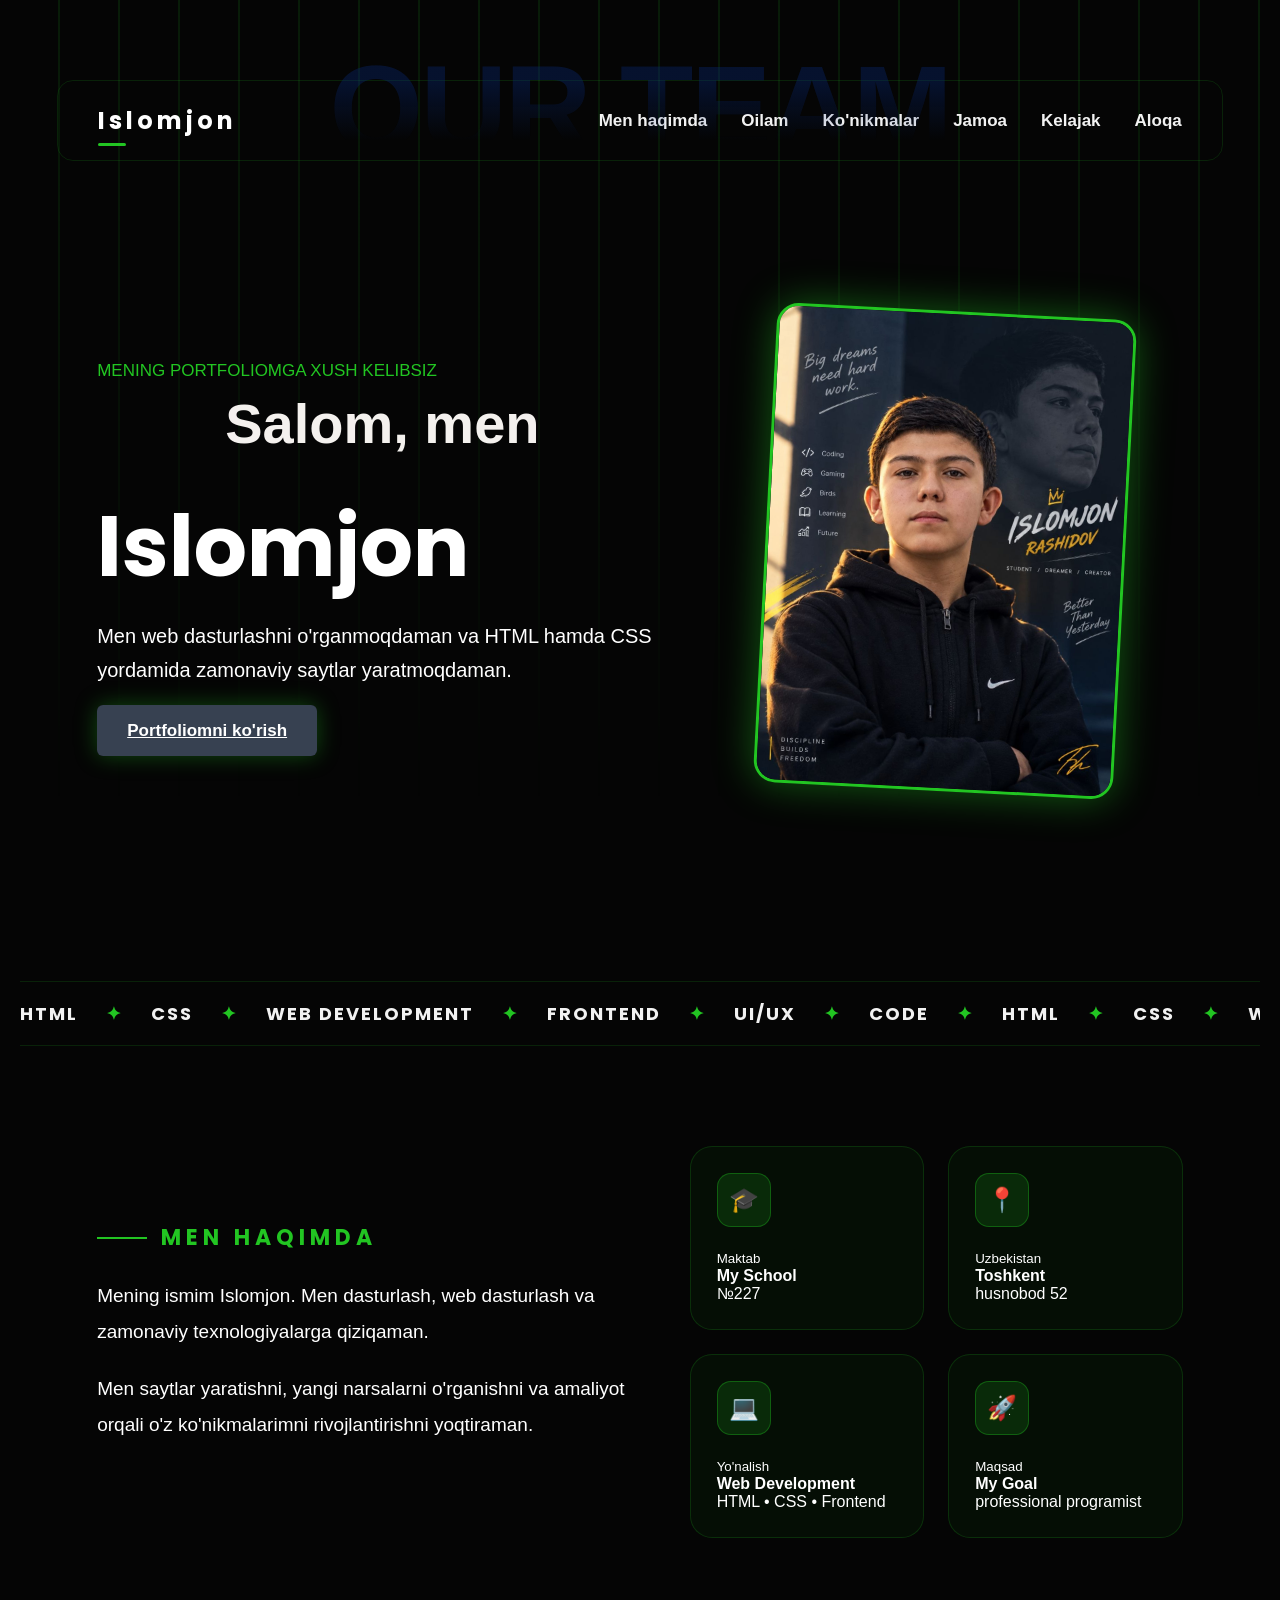
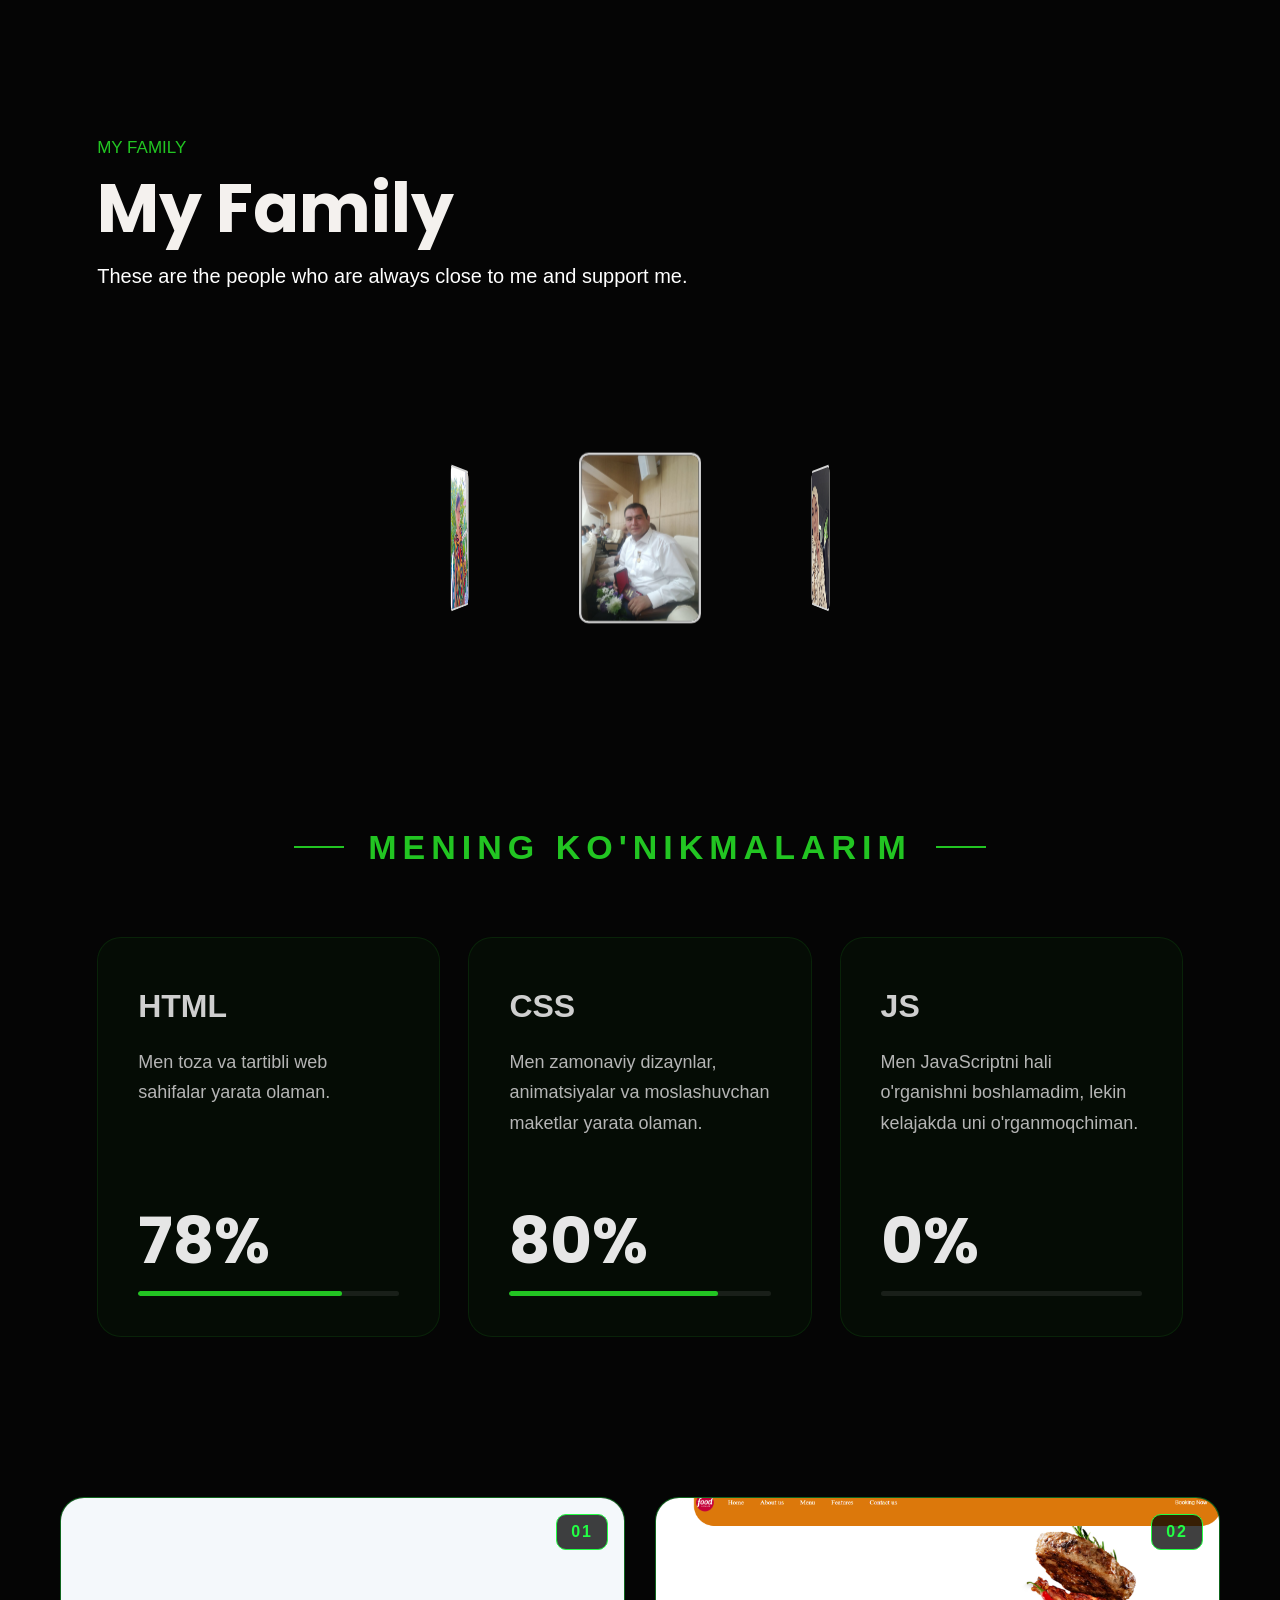
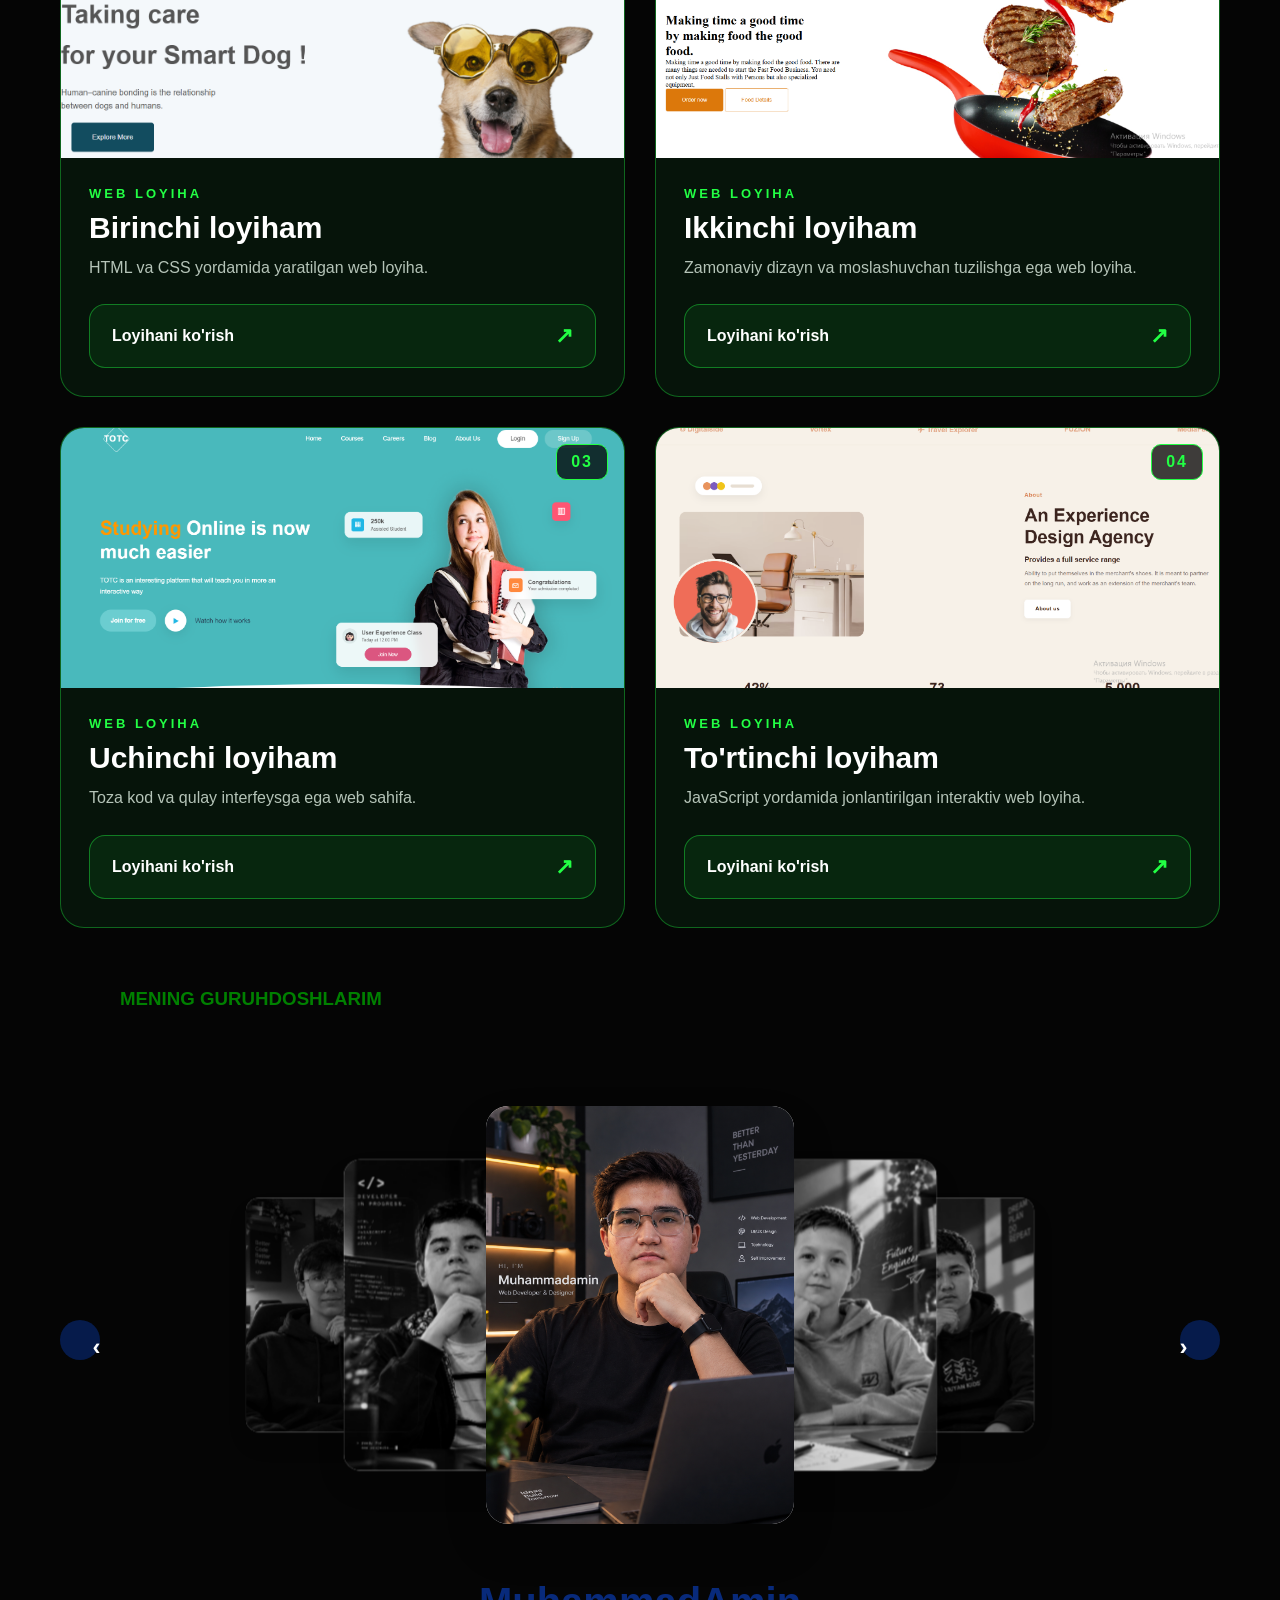
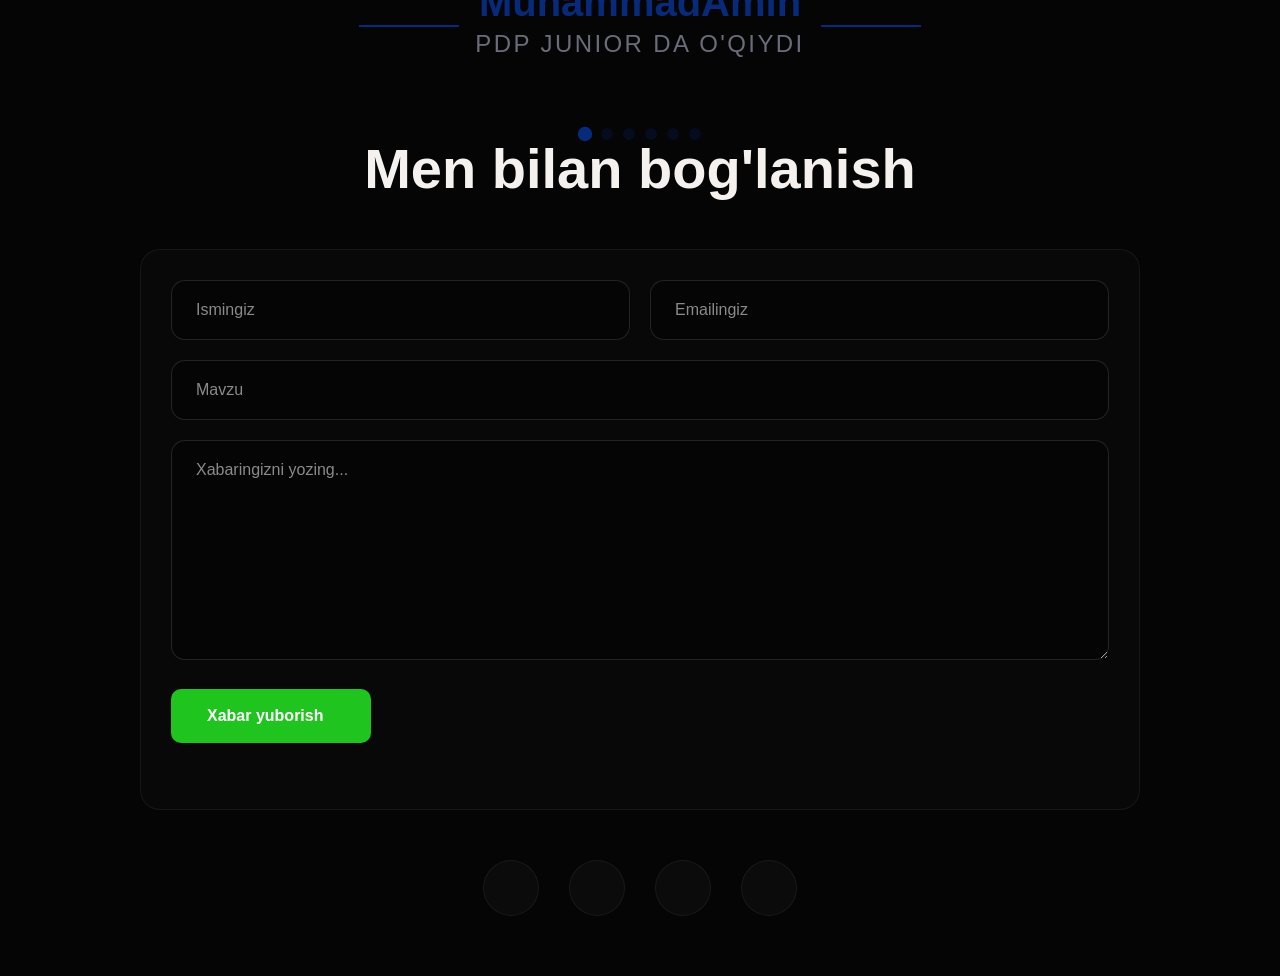
==== commit 22982e1b: "fix" ====
--- a/index.html
+++ b/index.html
@@ -168,7 +168,12 @@
           <span class="pj-tag">WEB LOYIHA</span>
           <h3>Birinchi loyiham</h3>
           <p>HTML va CSS yordamida yaratilgan web loyiha.</p>
-          <a class="pj-btn" href="#" target="_blank" rel="noopener">
+          <a
+            class="pj-btn"
+            href="https://1project-ochre.vercel.app/"
+            target="_blank"
+            rel="noopener"
+          >
             <span>Loyihani ko'rish</span>
             <span class="pj-arrow">↗</span>
           </a>
@@ -188,7 +193,12 @@
           <span class="pj-tag">WEB LOYIHA</span>
           <h3>Ikkinchi loyiham</h3>
           <p>Zamonaviy dizayn va moslashuvchan tuzilishga ega web loyiha.</p>
-          <a class="pj-btn" href="#" target="_blank" rel="noopener">
+          <a
+            class="pj-btn"
+            href="https://2project-chi.vercel.app/"
+            target="_blank"
+            rel="noopener"
+          >
             <span>Loyihani ko'rish</span>
             <span class="pj-arrow">↗</span>
           </a>
@@ -208,7 +218,12 @@
           <span class="pj-tag">WEB LOYIHA</span>
           <h3>Uchinchi loyiham</h3>
           <p>Toza kod va qulay interfeysga ega web sahifa.</p>
-          <a class="pj-btn" href="#" target="_blank" rel="noopener">
+          <a
+            class="pj-btn"
+            href="https://figma1-amber.vercel.app/#"
+            target="_blank"
+            rel="noopener"
+          >
             <span>Loyihani ko'rish</span>
             <span class="pj-arrow">↗</span>
           </a>
@@ -228,7 +243,12 @@
           <span class="pj-tag">WEB LOYIHA</span>
           <h3>To'rtinchi loyiham</h3>
           <p>JavaScript yordamida jonlantirilgan interaktiv web loyiha.</p>
-          <a class="pj-btn" href="#" target="_blank" rel="noopener">
+          <a
+            class="pj-btn"
+            href="https://4project-pi.vercel.app/"
+            target="_blank"
+            rel="noopener"
+          >
             <span>Loyihani ko'rish</span>
             <span class="pj-arrow">↗</span>
           </a>
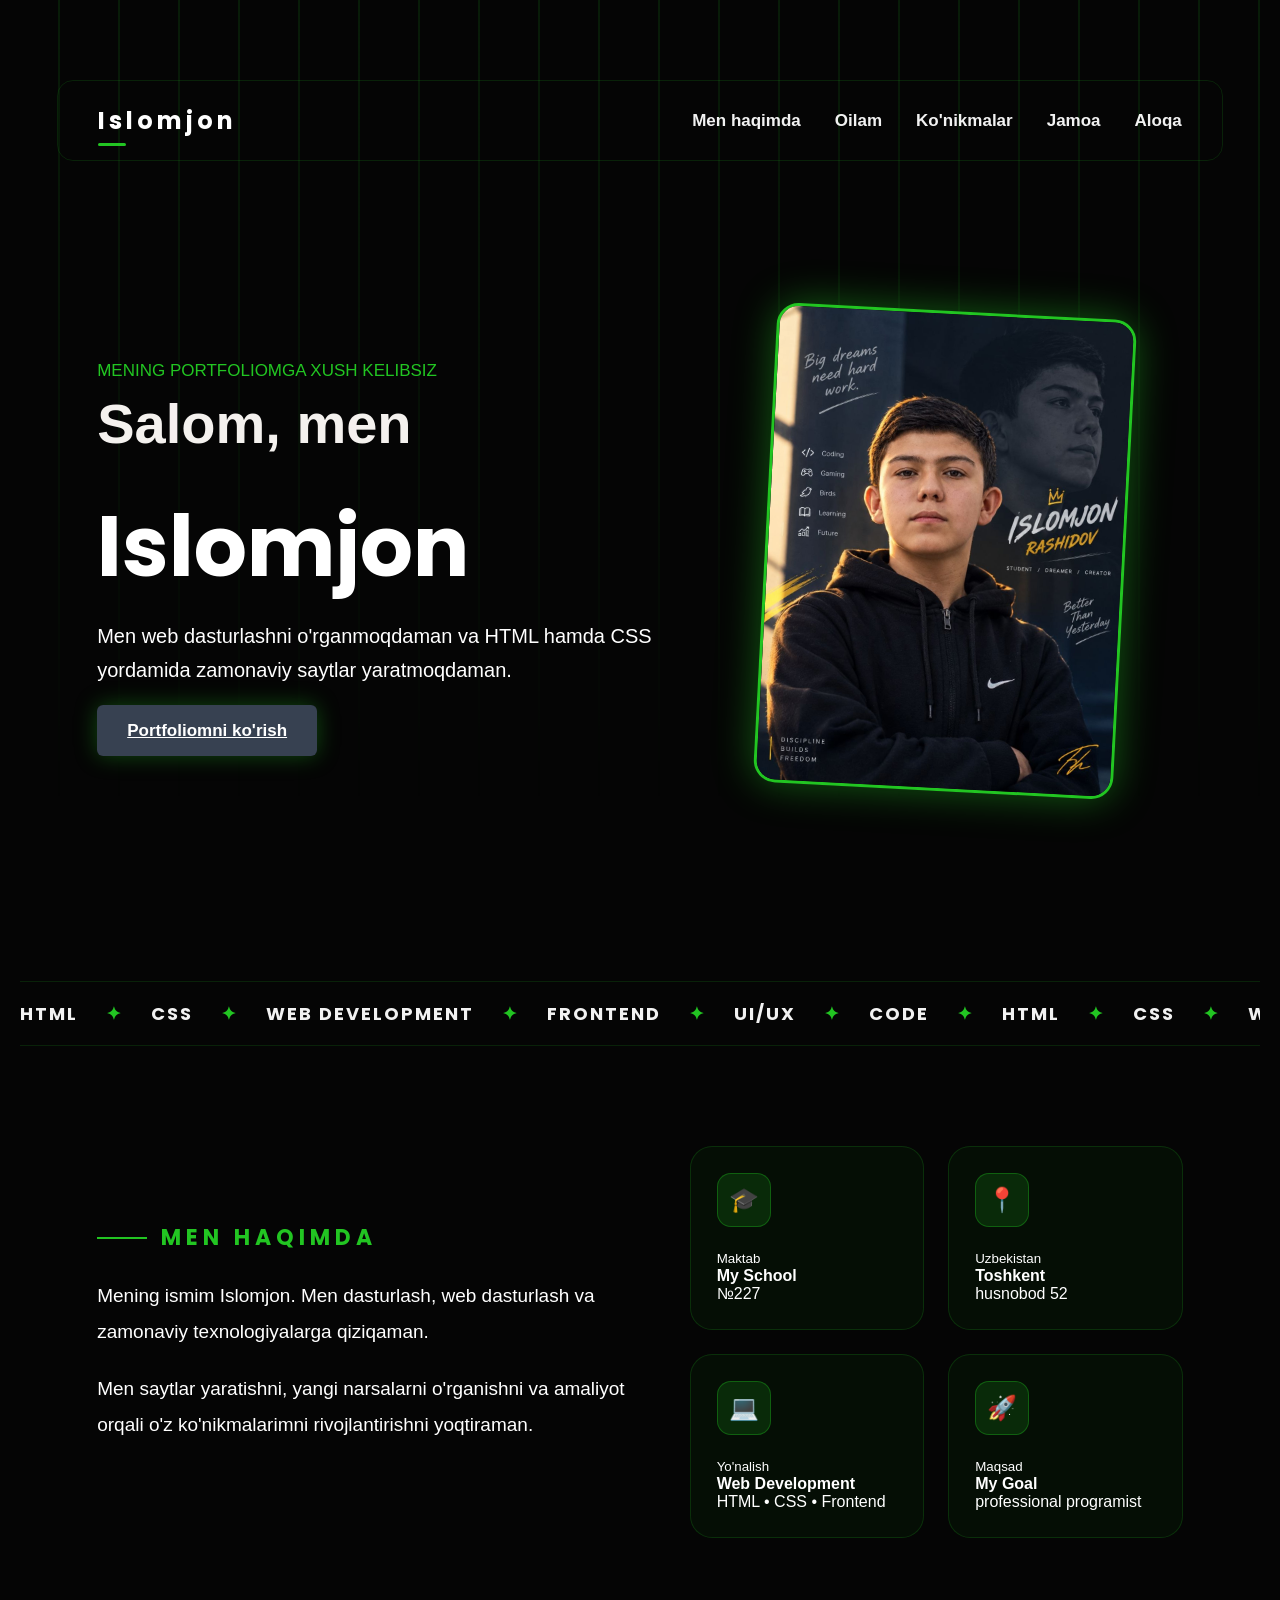
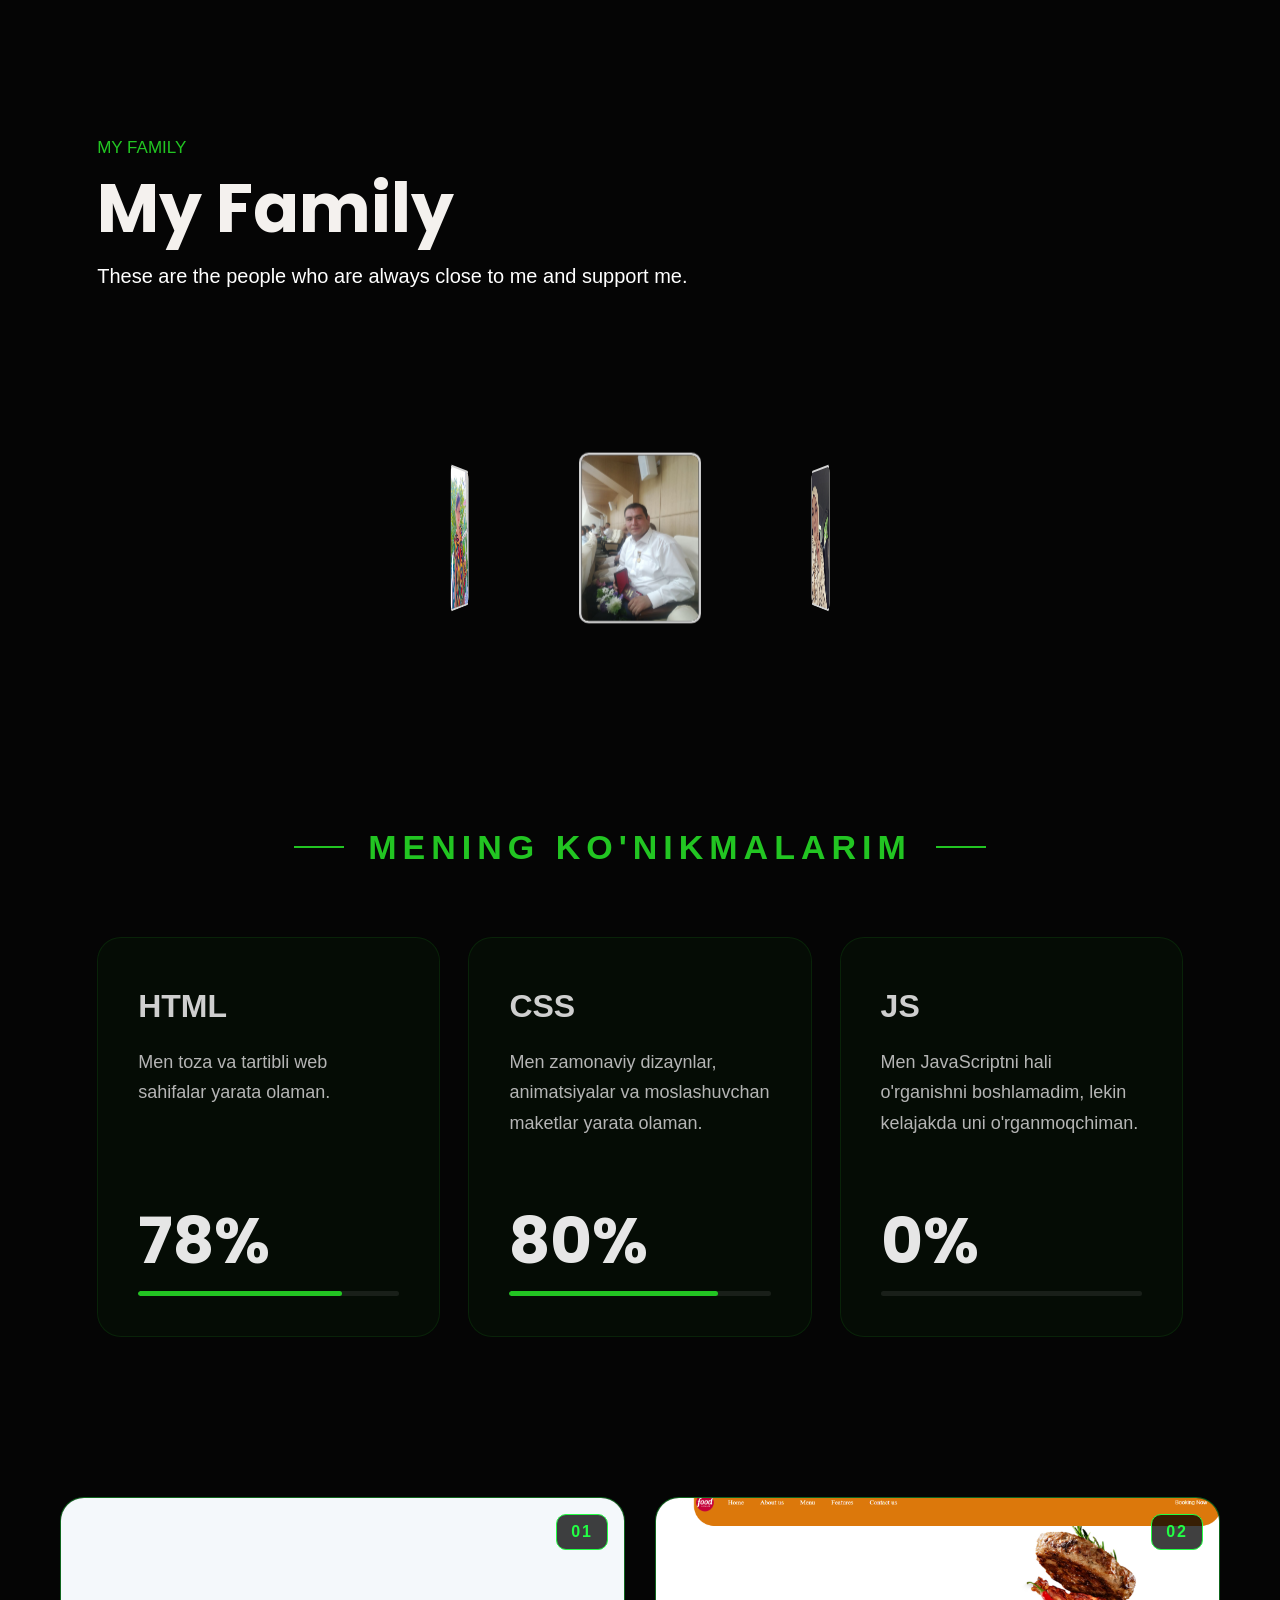
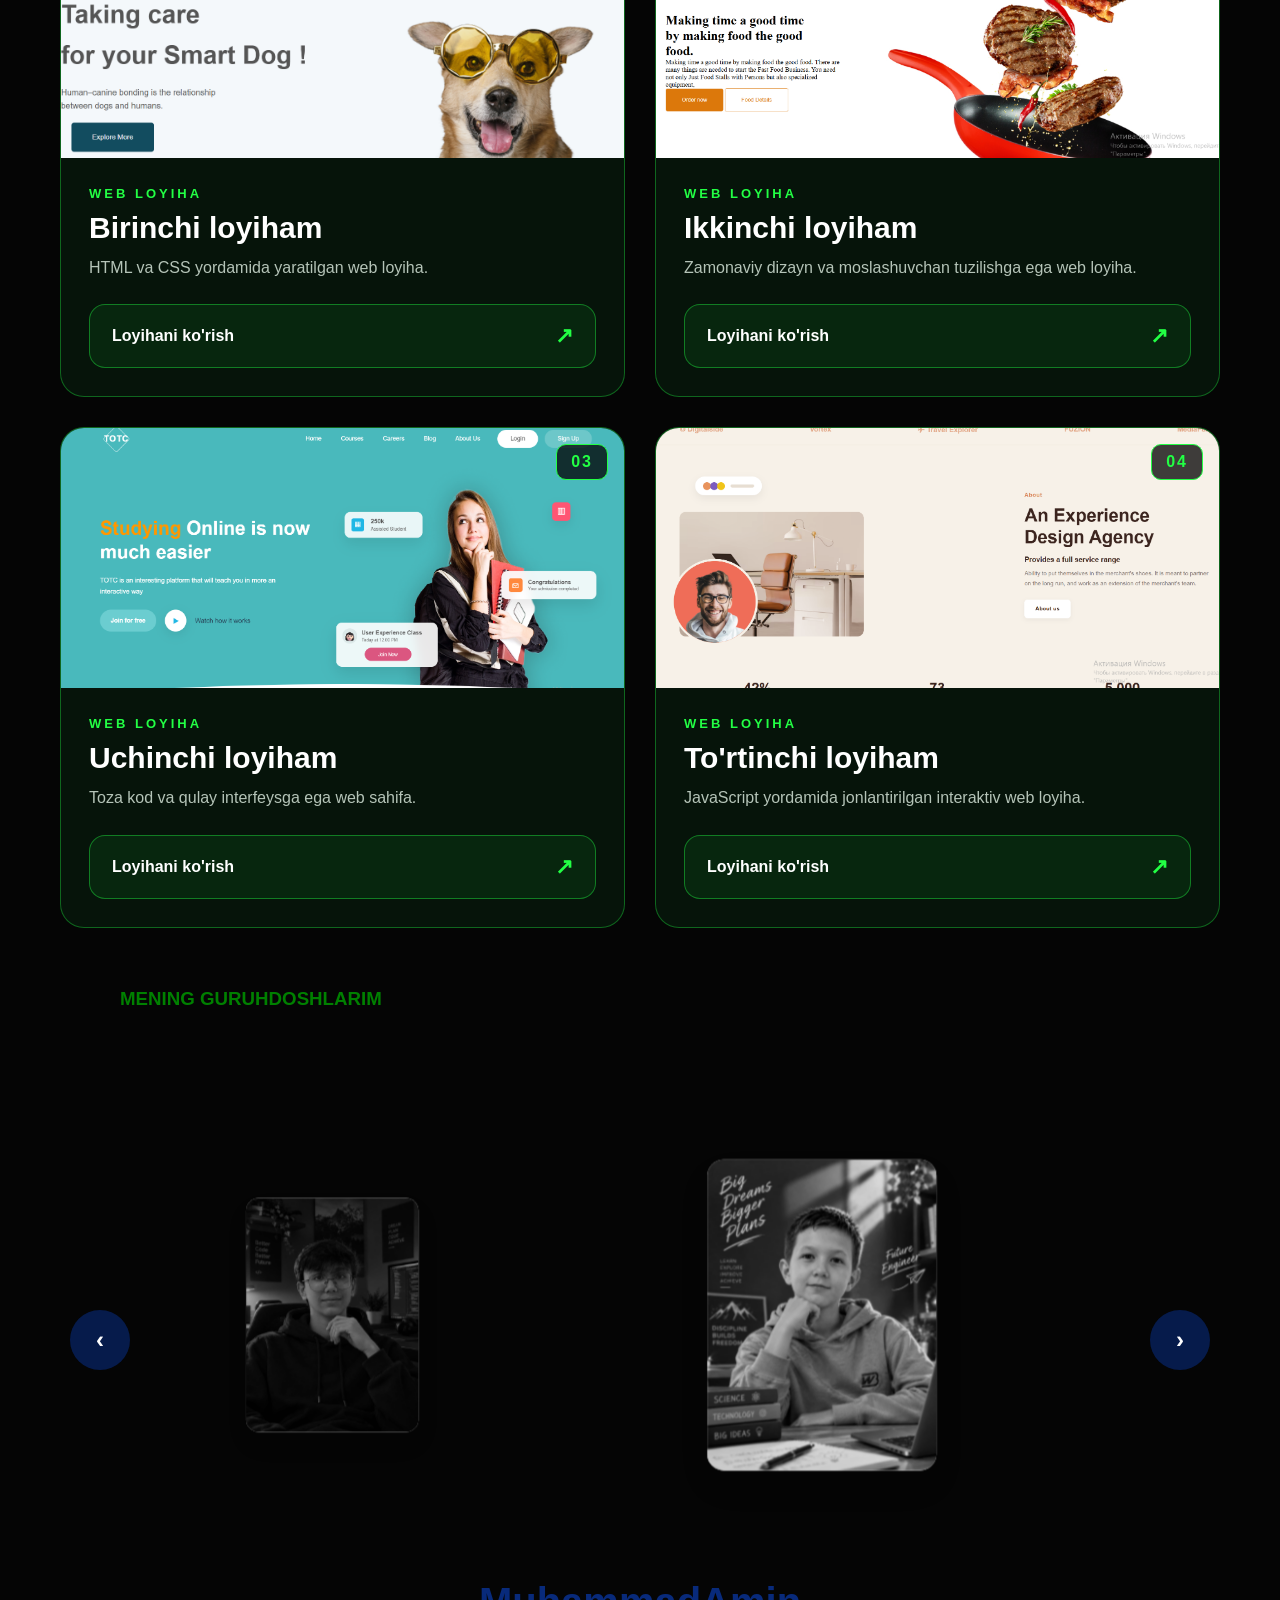
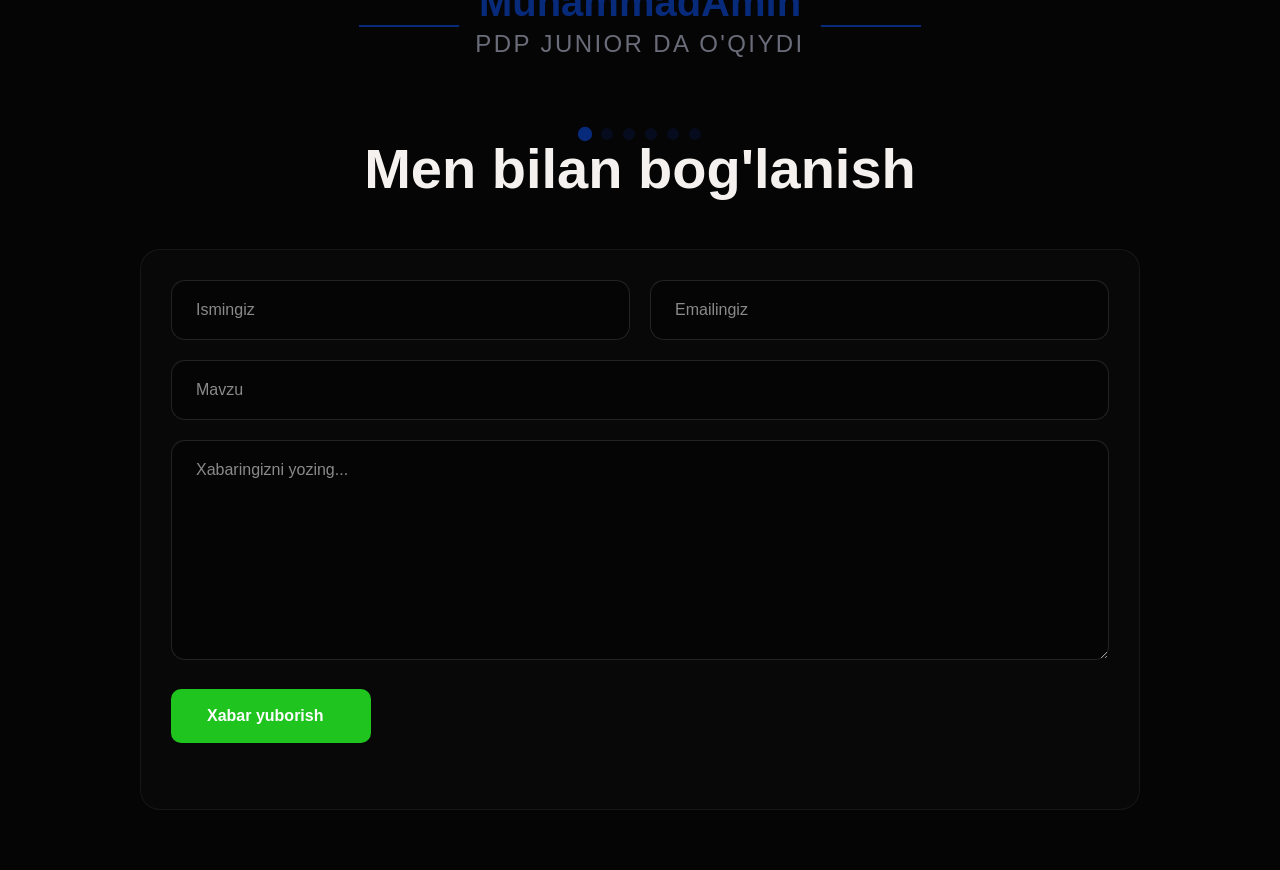
==== commit 0a627441: "charges" ====
--- a/index.html
+++ b/index.html
@@ -21,7 +21,6 @@
           <li><a href="#family">Oilam</a></li>
           <li><a href="#skills">Ko'nikmalar</a></li>
           <li><a href="#team">Jamoa</a></li>
-          <li><a href="#goals">Kelajak</a></li>
           <li><a href="#contact">Aloqa</a></li>
         </ul>
       </nav>
@@ -30,7 +29,7 @@
     <section class="sec-1">
       <div class="text">
         <p class="welcome">Mening portfoliomga xush kelibsiz</p>
-        <h1>Salom, men</h1>
+        <h1 class="hero-title">Salom, men <span class="name"></span></h1>
         <h2 class="h2">Islomjon</h2>
         <p class="desc">
           Men web dasturlashni o'rganmoqdaman va HTML hamda CSS yordamida
@@ -52,7 +51,6 @@
         <span>FRONTEND</span>
         <span>UI/UX</span>
         <span>CODE</span>
-        <!-- Bir xil takror, uzluksiz aylanish uchun -->
         <span>HTML</span>
         <span>CSS</span>
         <span>WEB DEVELOPMENT</span>
@@ -258,7 +256,6 @@
 
     <section id="team">
       <h3 class="h3">MENING GURUHDOSHLARIM</h3>
-      <h1 class="about-title">OUR TEAM</h1>
 
       <div class="carousel-container">
         <button class="nav-arrow left" type="button">‹</button>
@@ -281,11 +278,11 @@
           </div>
 
           <div class="card" data-index="4">
-            <img src="./abuuu.PNG" alt="Abu" />
+            <img src="./abuuu.PNG" alt="abdurahmon" />
           </div>
 
           <div class="card" data-index="5">
-            <img src="./johon.png" alt="Johon" />
+            <img src="./johon.png" alt="jahongir" />
           </div>
         </div>
 
@@ -306,36 +303,31 @@
         <div class="dot" data-index="5"></div>
       </div>
     </section>
-    <h1>Men bilan bog'lanish</h1>
-
-    <form class="form-box" id="contactForm">
-      <div class="row">
-        <input type="text" id="name" placeholder="Ismingiz" required />
-        <input type="email" id="email" placeholder="Emailingiz" required />
-      </div>
-
-      <div class="full">
-        <input type="text" id="subject" placeholder="Mavzu" required />
-      </div>
-
-      <textarea
-        id="message"
-        placeholder="Xabaringizni yozing..."
-        required
-      ></textarea>
-
-      <button type="submit">
-        Xabar yuborish <i class="fa-solid fa-arrow-right"></i>
-      </button>
-      <p id="status"></p>
-    </form>
-
-    <div class="socials">
-      <a href="#"><i class="fa-brands fa-facebook-f"></i></a>
-      <a href="#"><i class="fa-brands fa-twitter"></i></a>
-      <a href="#"><i class="fa-brands fa-instagram"></i></a>
-      <a href="#"><i class="fa-brands fa-telegram"></i></a>
-    </div>
-    <script src="./app.js"></script>
+    <section id="contact">
+      <h1>Men bilan bog'lanish</h1>
+
+      <form class="form-box" id="contactForm">
+        <div class="row">
+          <input type="text" id="name" placeholder="Ismingiz" required />
+          <input type="email" id="email" placeholder="Emailingiz" required />
+        </div>
+
+        <div class="full">
+          <input type="text" id="subject" placeholder="Mavzu" required />
+        </div>
+
+        <textarea
+          id="message"
+          placeholder="Xabaringizni yozing..."
+          required
+        ></textarea>
+
+        <button type="submit">
+          Xabar yuborish <i class="fa-solid fa-arrow-right"></i>
+        </button>
+        <p id="status"></p>
+      </form>
+      <script src="./app.js"></script>
+    </section>
   </body>
 </html>
--- a/style.css
+++ b/style.css
@@ -96,6 +96,7 @@
   font-size: 17px;
   margin-bottom: 14px;
 }
+
 h1,
 .h2 {
   font-family: "Poppins", Arial, sans-serif;
@@ -927,13 +928,13 @@
 }
 
 .nav-arrow.left {
-  left: 20px;
-  padding-right: 3px;
+  left: 30px;
+  padding: 30px 30px;
 }
 
 .nav-arrow.right {
-  right: 20px;
-  padding-left: 3px;
+  right: 30px;
+  padding: 30px 30px;
 }
 
 @media (max-width: 768px) {
@@ -1133,3 +1134,13 @@
     gap: 16px;
   }
 }
+
+.hero-title {
+  white-space: nowrap;
+  text-align: left;
+}
+
+.hero-title .name {
+  display: inline;
+  color: #fff;
+}
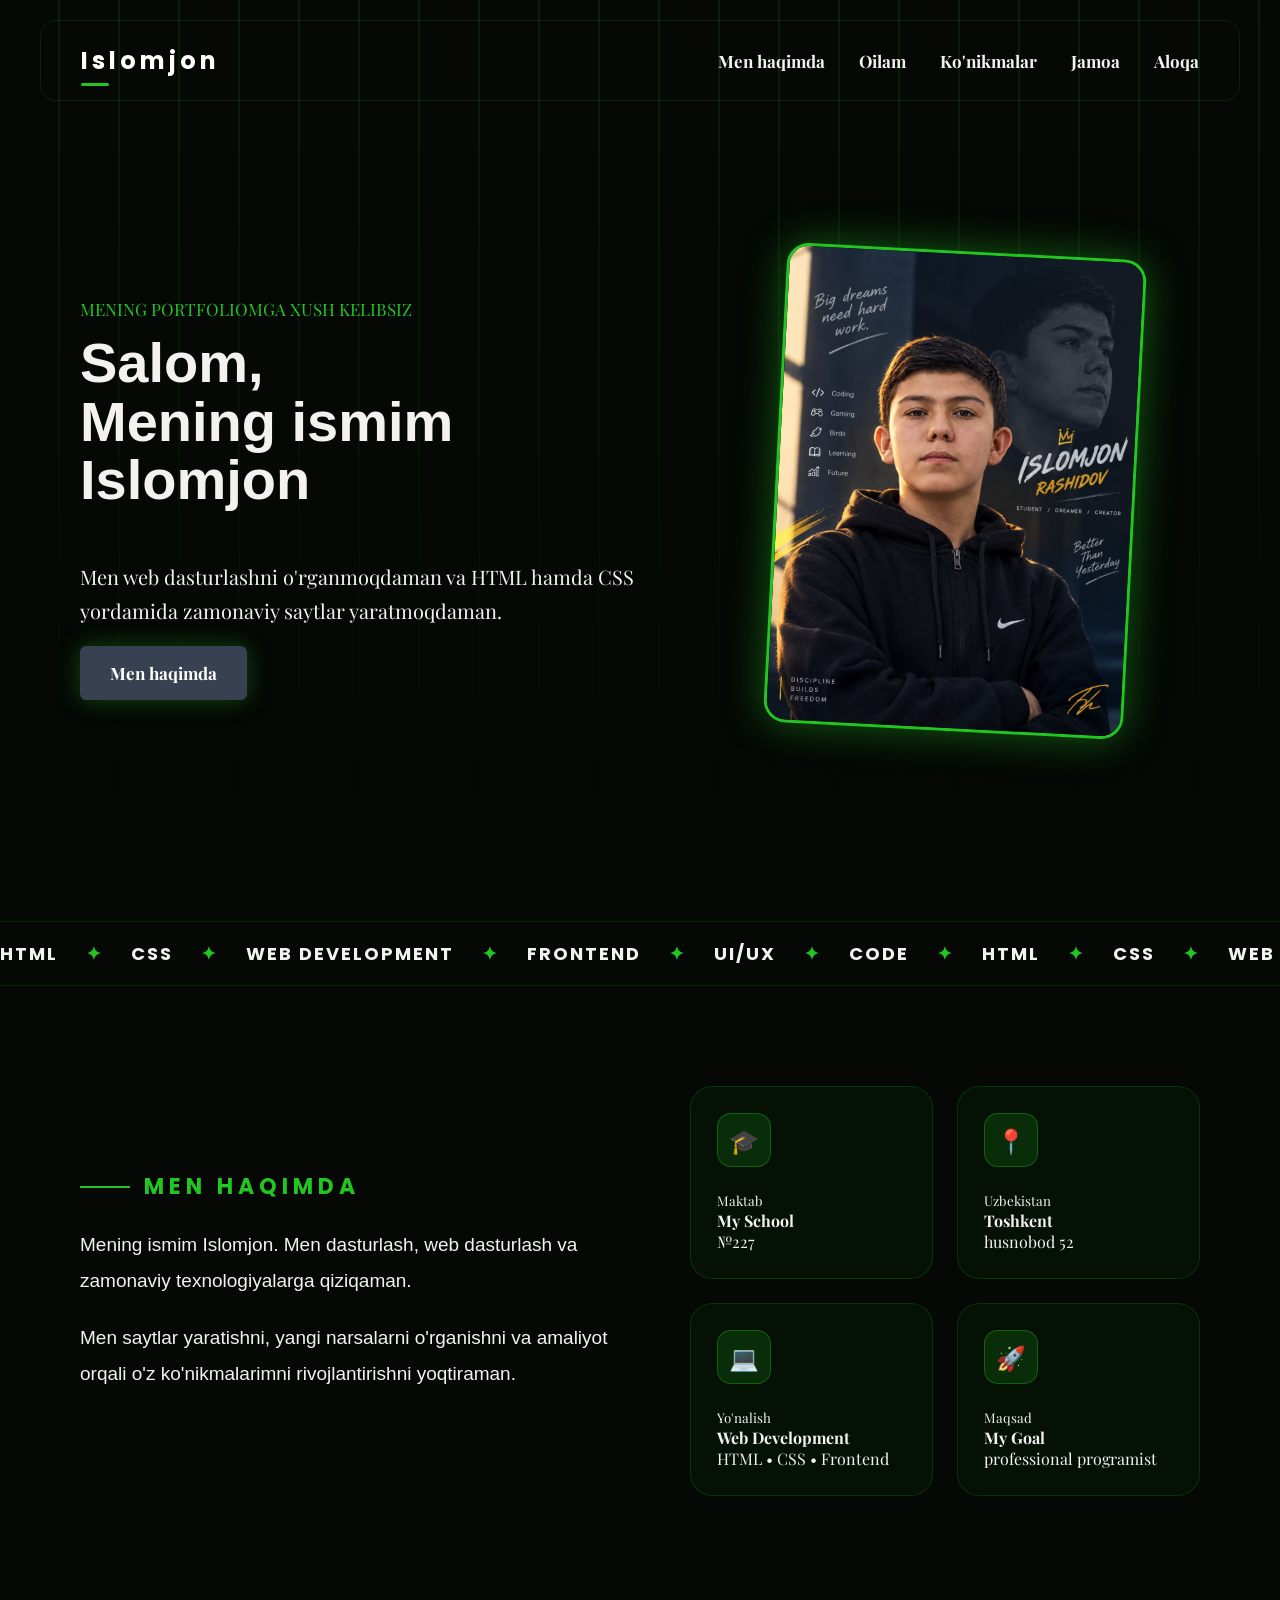
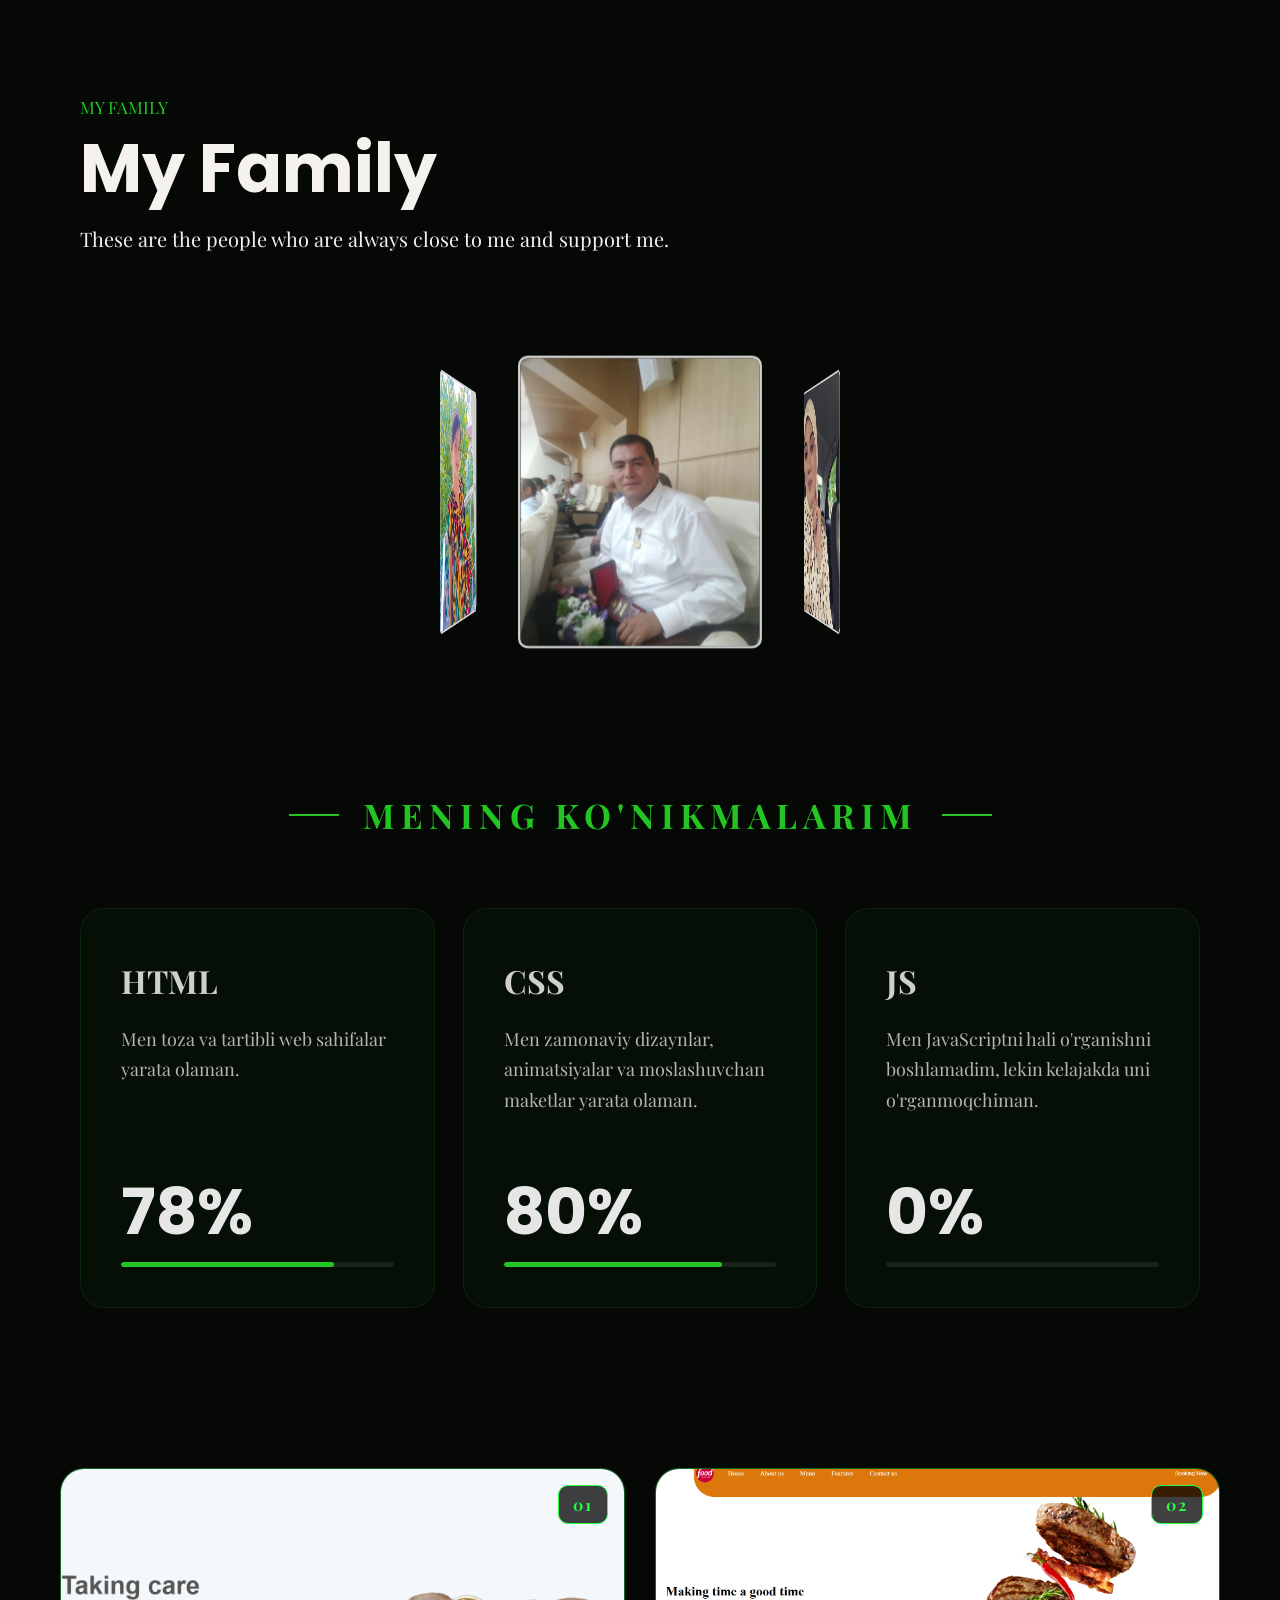
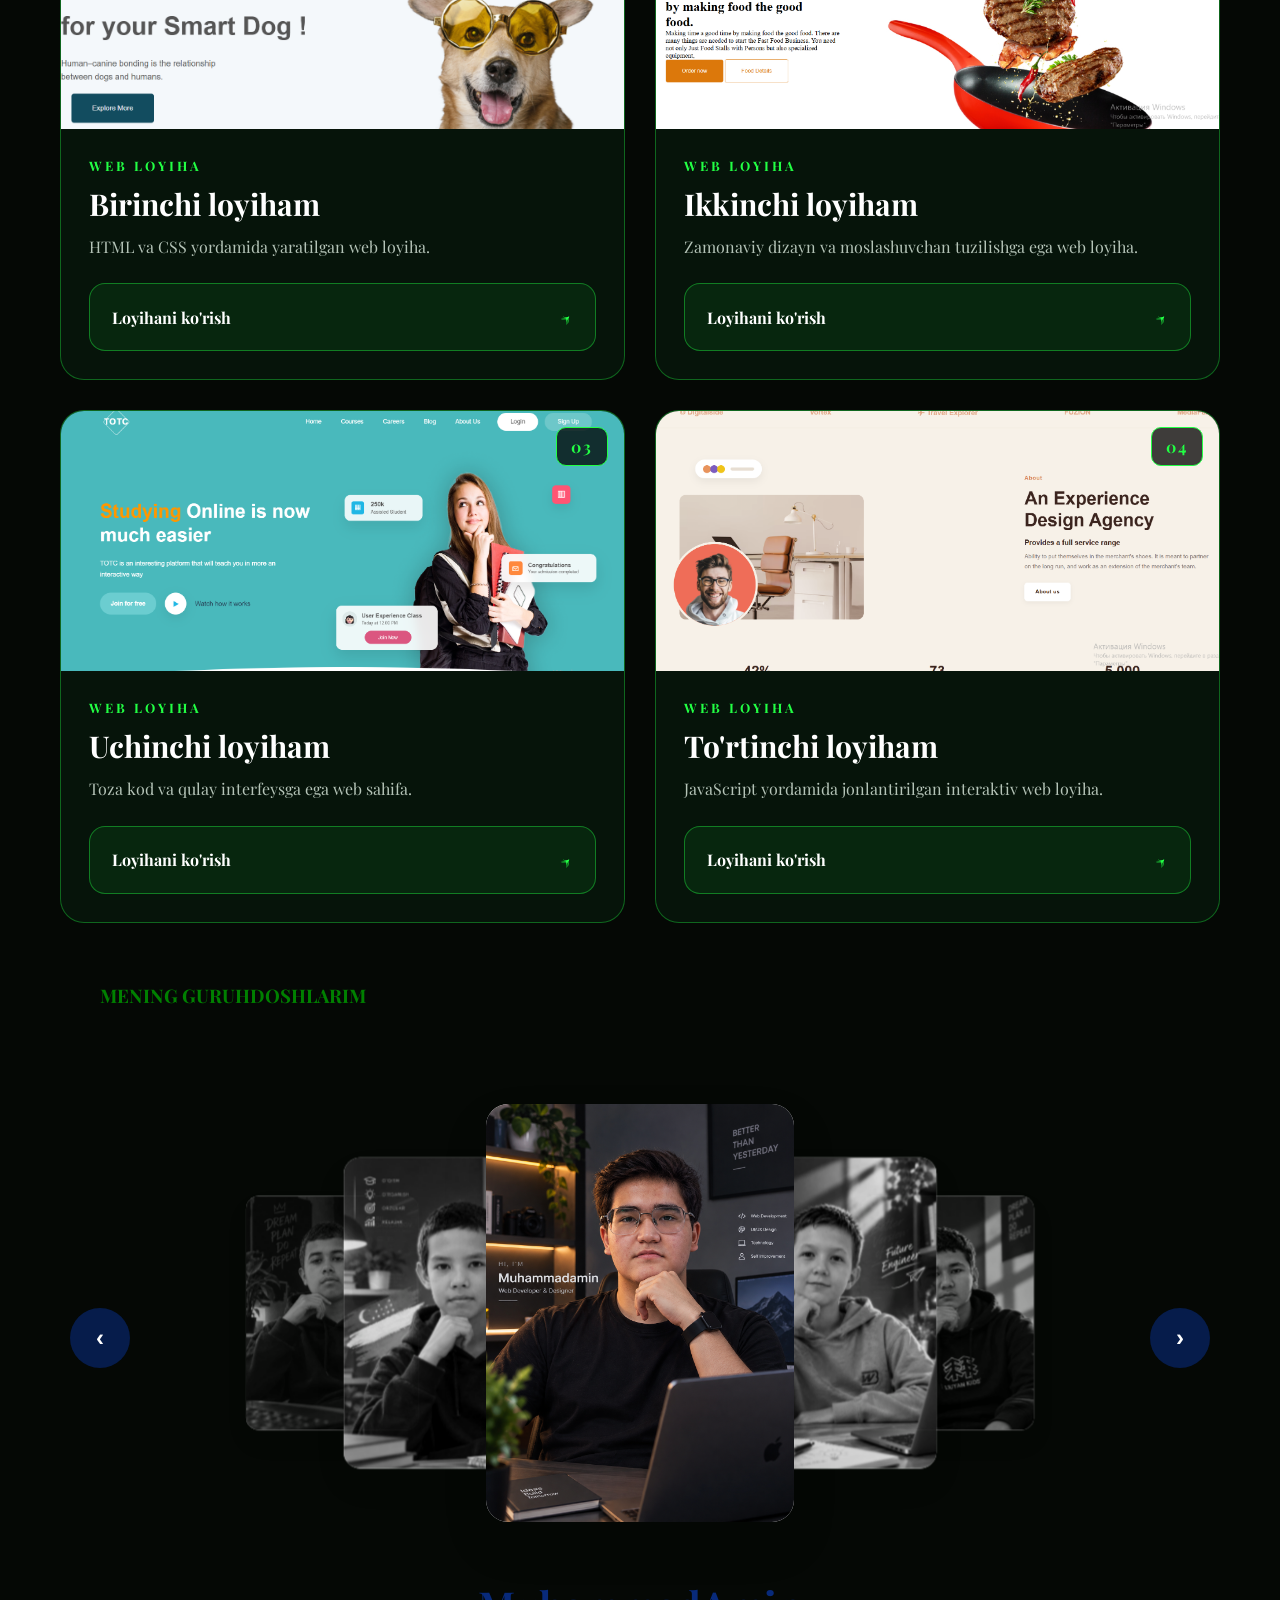
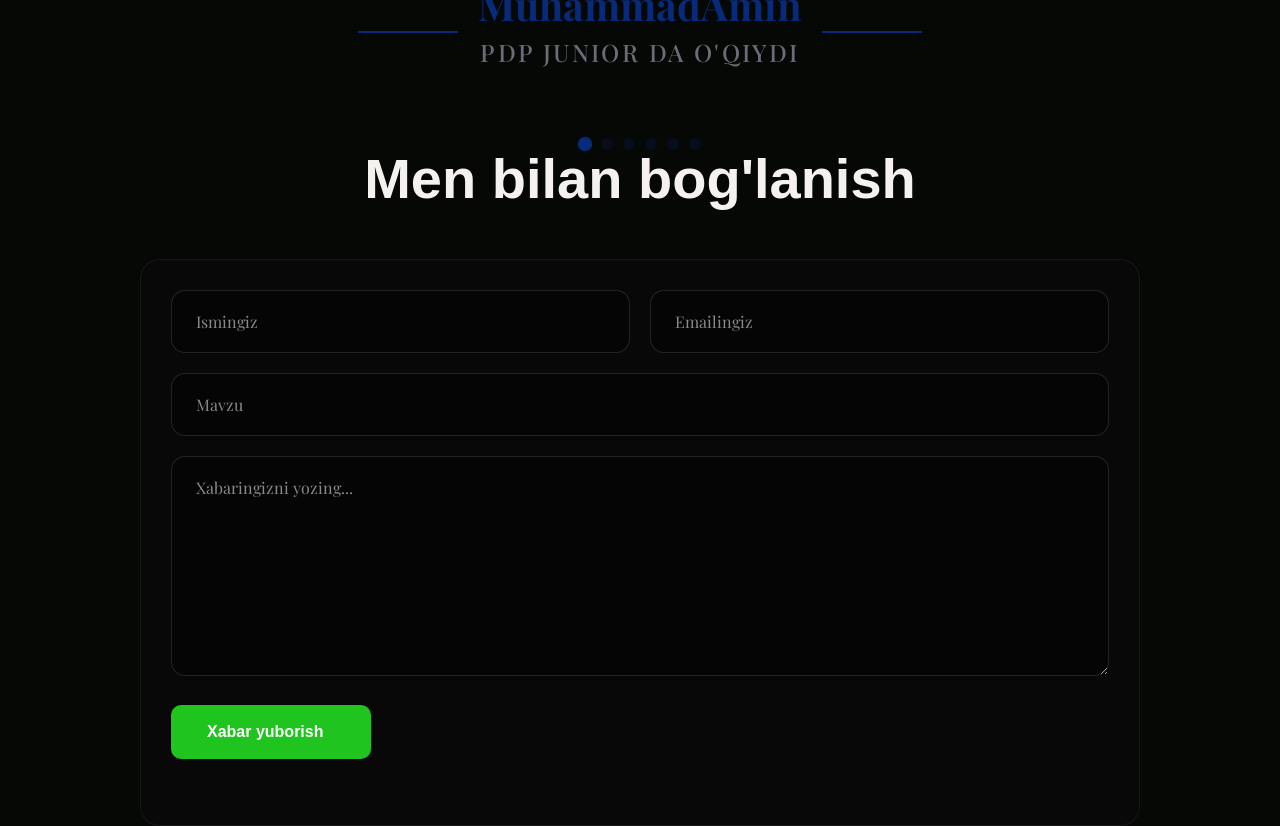
==== commit d3bb0575: "charges" ====
--- a/index.html
+++ b/index.html
@@ -29,13 +29,17 @@
     <section class="sec-1">
       <div class="text">
         <p class="welcome">Mening portfoliomga xush kelibsiz</p>
-        <h1 class="hero-title">Salom, men <span class="name"></span></h1>
-        <h2 class="h2">Islomjon</h2>
+        <h1 class="hero-title">
+          Salom, <br />
+          Mening ismim <br />
+          Islomjon<span class="name"></span>
+        </h1>
+        <!-- <h2 class="h2">Islomjon</h2> -->
         <p class="desc">
           Men web dasturlashni o'rganmoqdaman va HTML hamda CSS yordamida
           zamonaviy saytlar yaratmoqdaman.
         </p>
-        <a href="#about" class="btn">Portfoliomni ko'rish</a>
+        <a href="#about" class="btn">Men haqimda</a>
       </div>
 
       <div class="photo-wrap">
@@ -112,10 +116,24 @@
       </p>
 
       <div class="card-3d">
-        <div><img class="img" src="./adajonim.jpg" alt="Adajonim" /></div>
-        <div><img class="img" src="./onam.jpg" alt="Onam" /></div>
-        <div><img class="img" src="./buvijonim.jpg" alt="Buvijonim" /></div>
-        <div><img class="img" src="./singlim copy.jpg" alt="Singlim" /></div>
+        <div>
+          <img class="img" src="./adajonim.jpg" alt="Adajonim" />
+          <p>Bu mening
+          adajonim ularning ismlari Davron ularning kasblari suv taminotida bosh
+          muhandislar yoshlari 35 yoshda</p>
+        </div>
+        <div>
+          <img class="img" src="./onam.jpg" alt="Onam" /> bu mening onam
+          ularning ismlari Dilnoza yoshlari 32 yoshda
+        </div>
+        <div>
+          <img class="img" src="./buvijonim.jpg" alt="Buvijonim" /><p></p> bu mening
+          buvim ularning ismlari Ra'no yoshlari 55 yoshda
+        </div>
+        <div>
+          <img class="img" src="./singlim copy.jpg" alt="Singlim" /> Bu mening
+          singlim uning ismi Iymonaxon maktabda 3-sinfda o'qiydi
+        </div>
       </div>
     </section>
 
@@ -261,28 +279,48 @@
         <button class="nav-arrow left" type="button">‹</button>
 
         <div class="carousel-track">
-          <div class="card" data-index="0">
+          <div class="card" data-index="1">
             <img src="./muhammadamin.png" alt="Muhammadamin" />
           </div>
 
-          <div class="card" data-index="1">
+          <div class="card" data-index="2">
             <img src="./abdulloh.jpg" alt="Abdulloh" />
           </div>
 
-          <div class="card" data-index="2">
+          <div class="card" data-index="3">
             <img src="./abduqodir.jpg" alt="Abduqodir" />
           </div>
 
-          <div class="card" data-index="3">
+          <div class="card" data-index="4">
             <img src="./shoxrux photo.png" alt="Shoxrux" />
           </div>
 
-          <div class="card" data-index="4">
+          <div class="card" data-index="5">
             <img src="./abuuu.PNG" alt="abdurahmon" />
           </div>
 
-          <div class="card" data-index="5">
+          <div class="card" data-index="6">
             <img src="./johon.png" alt="jahongir" />
+          </div>
+
+          <div class="card" data-index="7">
+            <img src="./anvarelo.jpg" alt="Anvar" />
+          </div>
+
+          <div class="card" data-index="8">
+            <img src="./karimbek.jpg" alt="karimbek" />
+          </div>
+
+          <div class="card" data-index="9">
+            <img src="./nizom.jpg" alt="nizom" />
+          </div>
+
+          <div class="card" data-index="10">
+            <img src="./photo_2026-10-21_17-00-25.jpg" alt="Abdullox.x" />
+          </div>
+
+          <div class="card" data-index="11">
+            <img src="./davlatbek.jpg" alt="Davlatbek" />
           </div>
         </div>
 
--- a/style.css
+++ b/style.css
@@ -12,7 +12,6 @@
   overflow-x: hidden;
 }
 
-/* Yashil yomg'ir foni */
 body::before {
   content: "";
   position: fixed;
@@ -33,7 +32,6 @@
   }
 }
 
-/* Header */
 .header {
   display: flex;
   justify-content: space-between;
@@ -79,7 +77,6 @@
   color: #22c522;
 }
 
-/* Hero */
 .sec-1 {
   width: min(1200px, 94%);
   margin: 0 auto;
@@ -130,13 +127,13 @@
   transition:
     transform 0.2s,
     box-shadow 0.2s;
+  text-decoration: none;
 }
 .btn:hover {
   transform: translateY(-3px);
   box-shadow: 0 0 32px rgba(34, 197, 34, 0.6);
 }
 
-/* Rasm va belgilar */
 .photo-wrap {
   position: relative;
   justify-self: center;
@@ -182,7 +179,6 @@
   right: -10px;
 }
 
-/* Telefon */
 @media (max-width: 800px) {
   .header {
     flex-direction: column;
@@ -209,7 +205,6 @@
   }
 }
 
-/* Harakatlanuvchi tasma */
 .marquee {
   overflow: hidden;
   border-top: 1px solid rgba(34, 197, 34, 0.15);
@@ -241,7 +236,6 @@
   }
 }
 
-/* Men haqimda */
 .about {
   width: min(1200px, 94%);
   margin: 0 auto;
@@ -275,7 +269,6 @@
   margin-bottom: 20px;
 }
 
-/* Kartalar */
 .cards {
   display: grid;
   grid-template-columns: 1fr 1fr;
@@ -549,8 +542,8 @@
 
 .card-3d div {
   position: absolute;
-  width: 100px;
-  height: 140px;
+  width:200px;
+  height: 240px;
   top: 50%;
   left: 50%;
   background: #c7c7c7;
@@ -985,20 +978,6 @@
   }
 }
 
-* {
-  margin: 0;
-  padding: 0;
-  box-sizing: border-box;
-}
-
-body {
-  background: #050505;
-  color: #fff;
-  font-family: "Segoe UI", Arial, sans-serif;
-  min-height: 100vh;
-  padding: 60px 20px;
-}
-
 h1 {
   text-align: center;
   font-size: clamp(2rem, 5vw, 3.5rem);
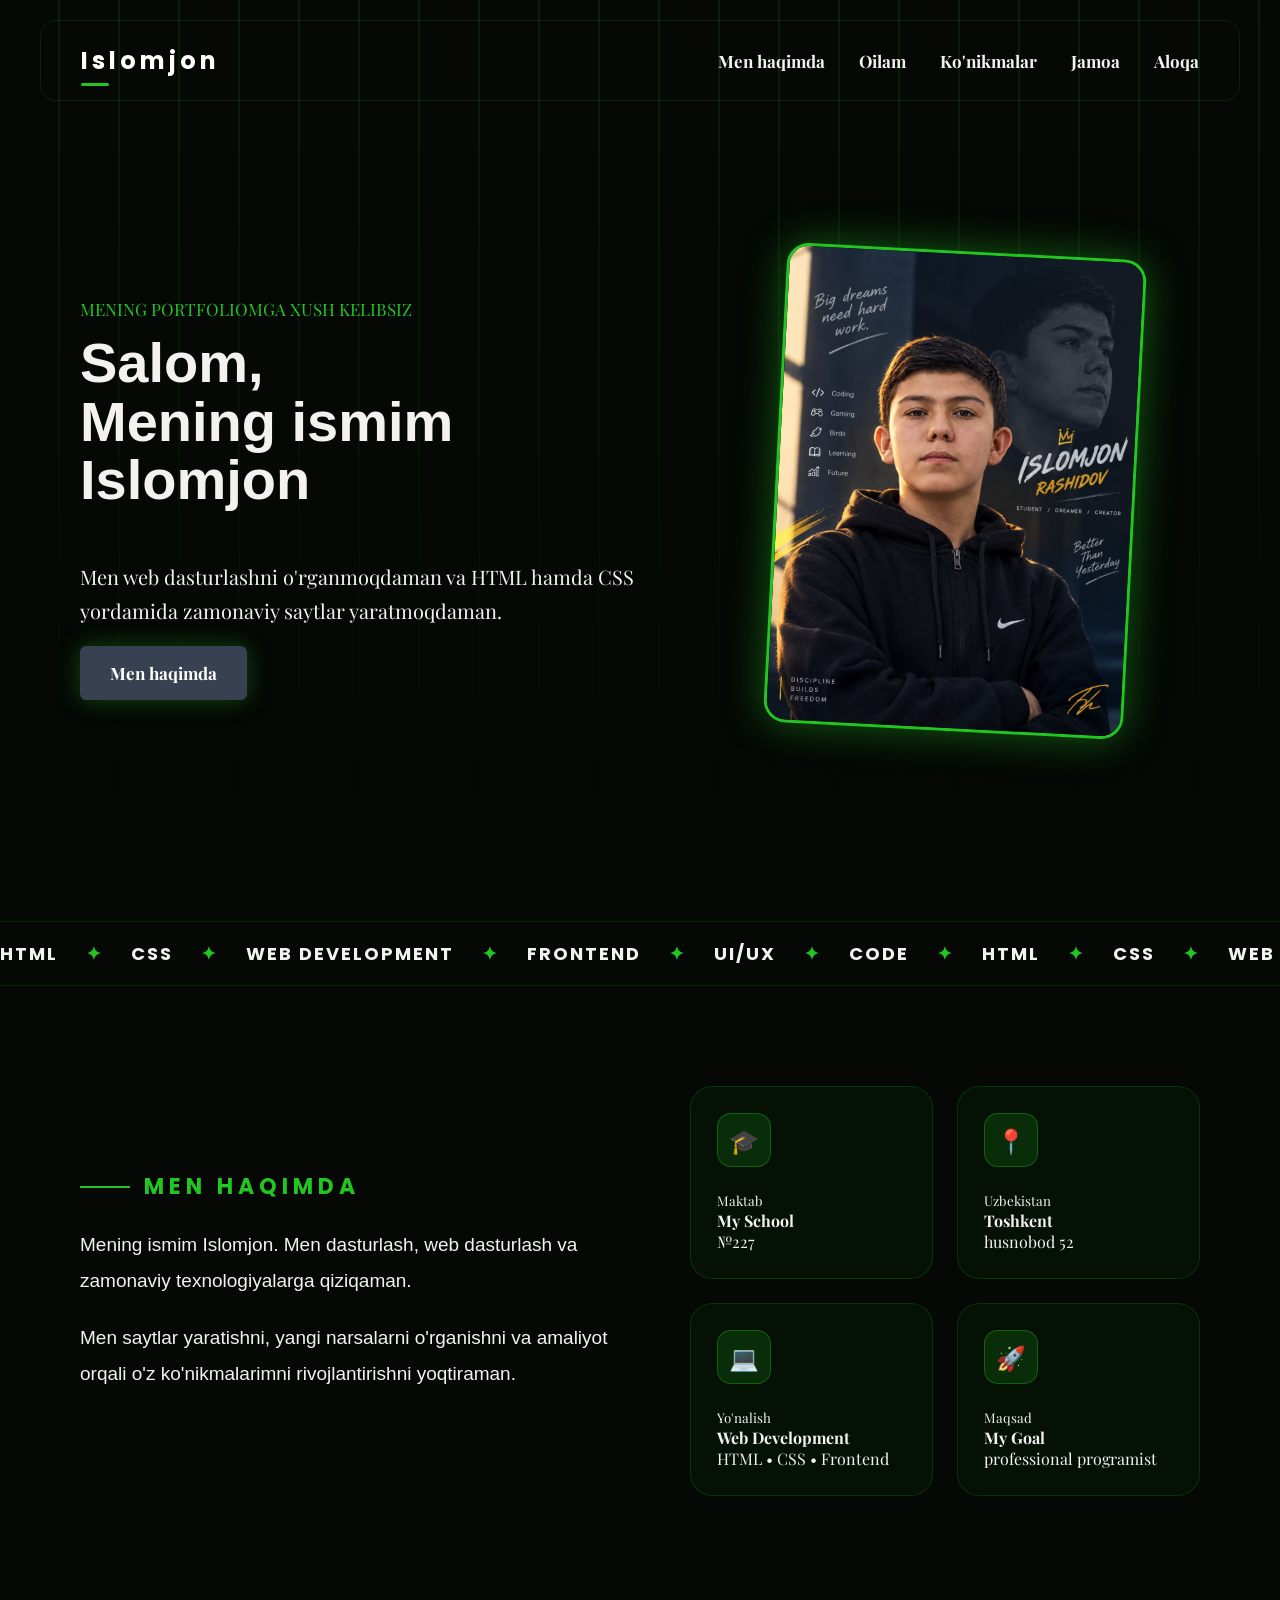
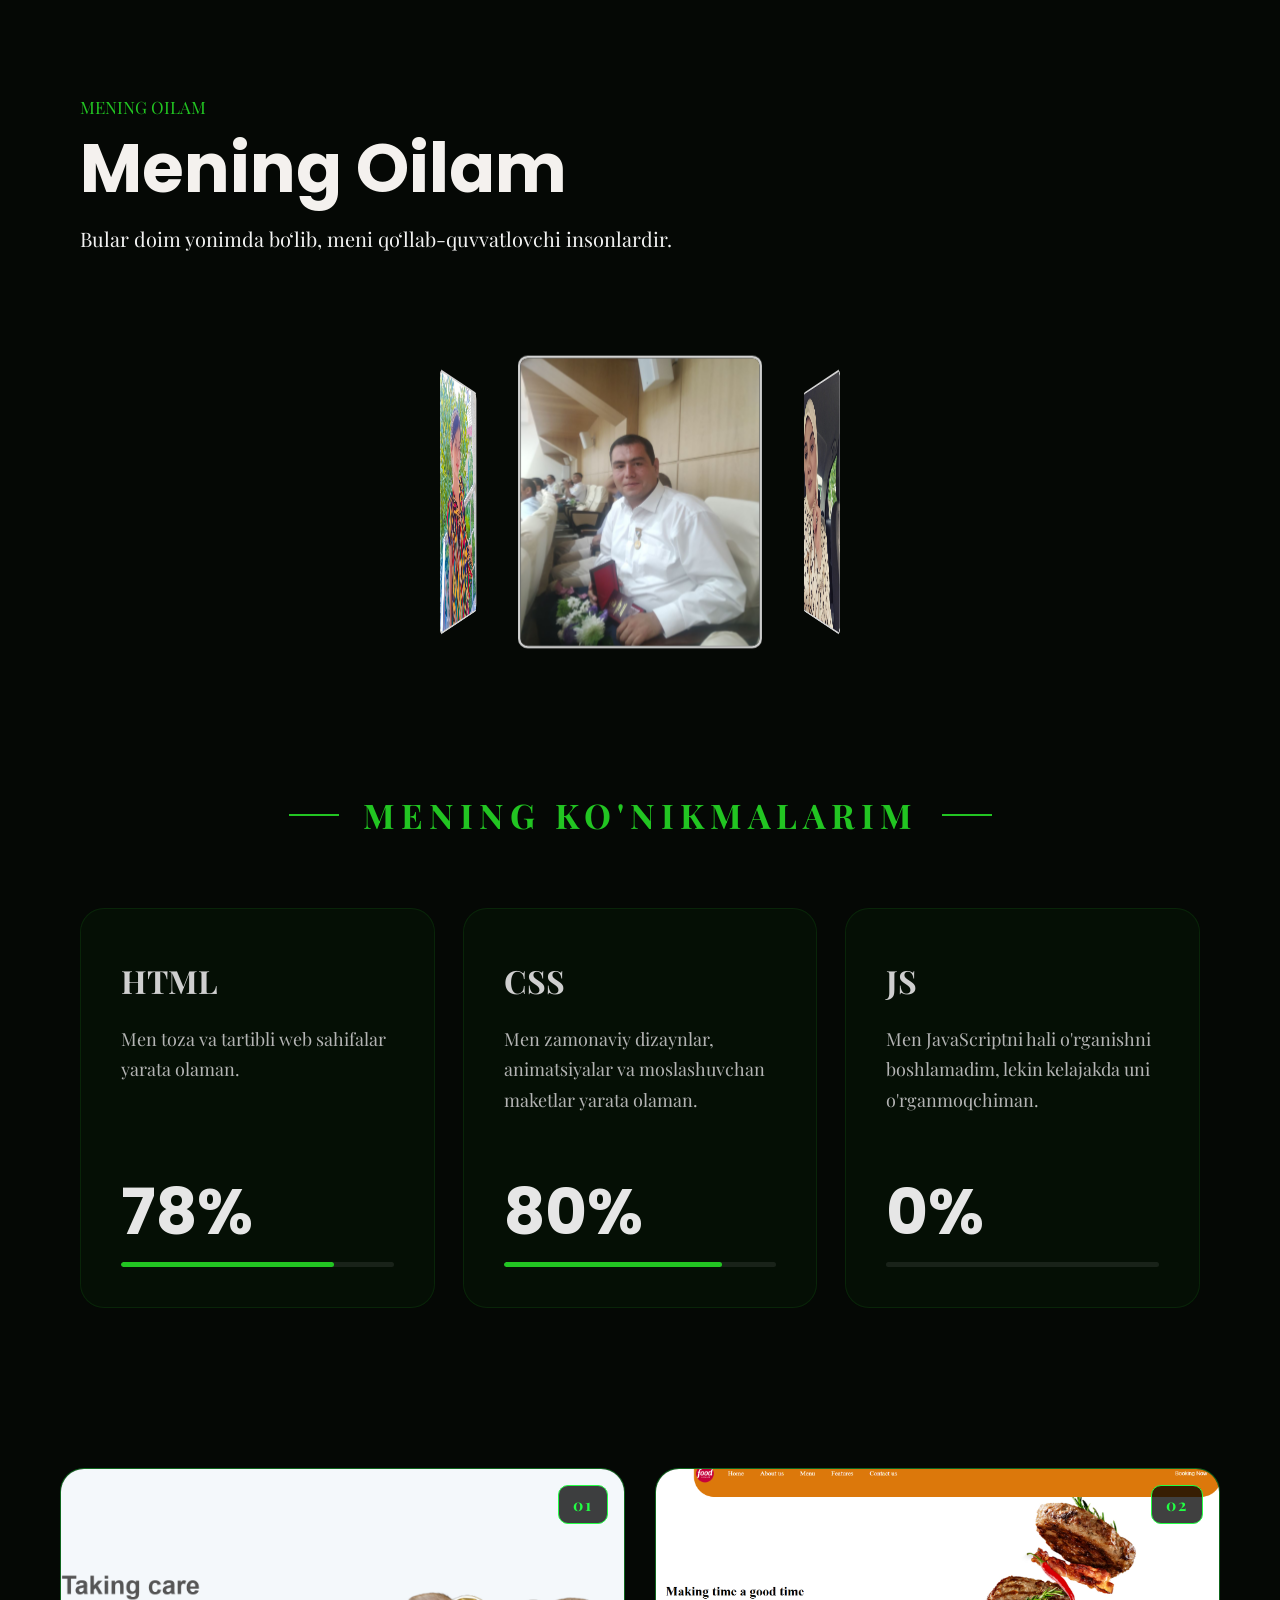
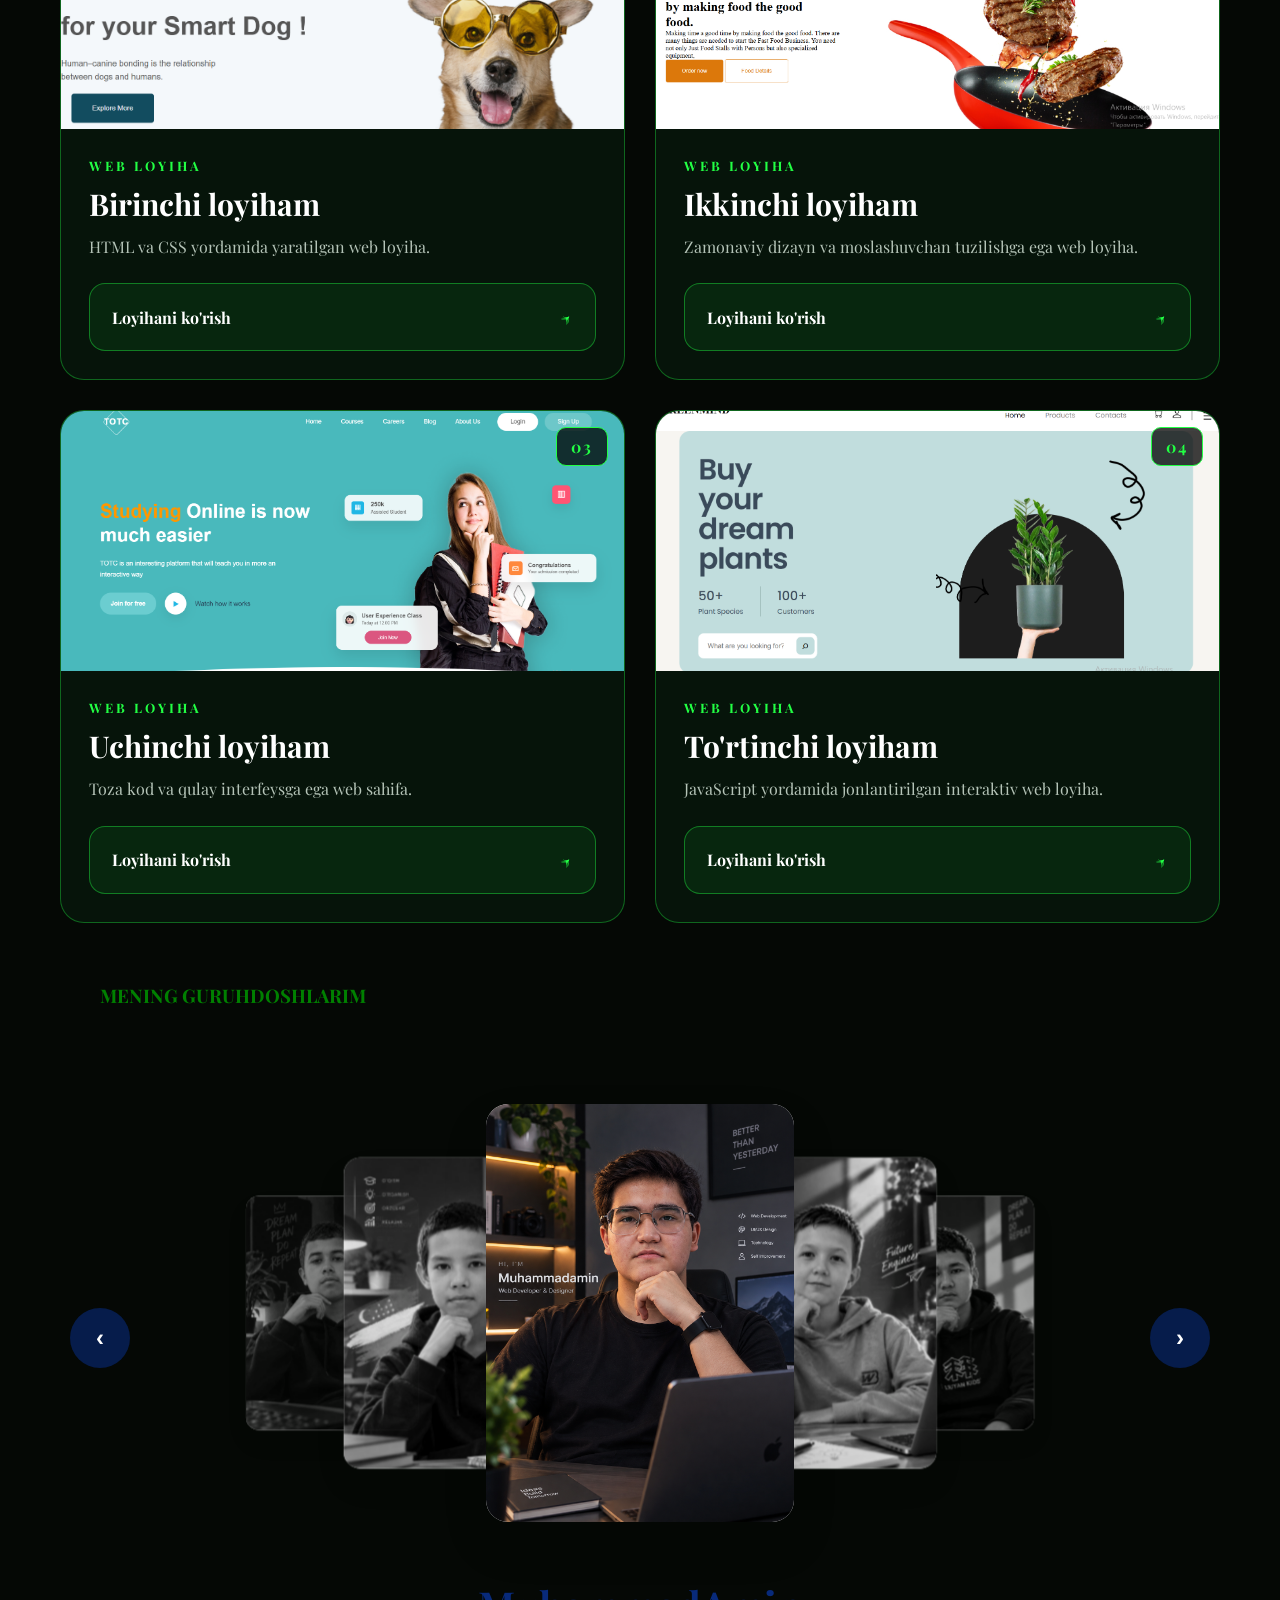
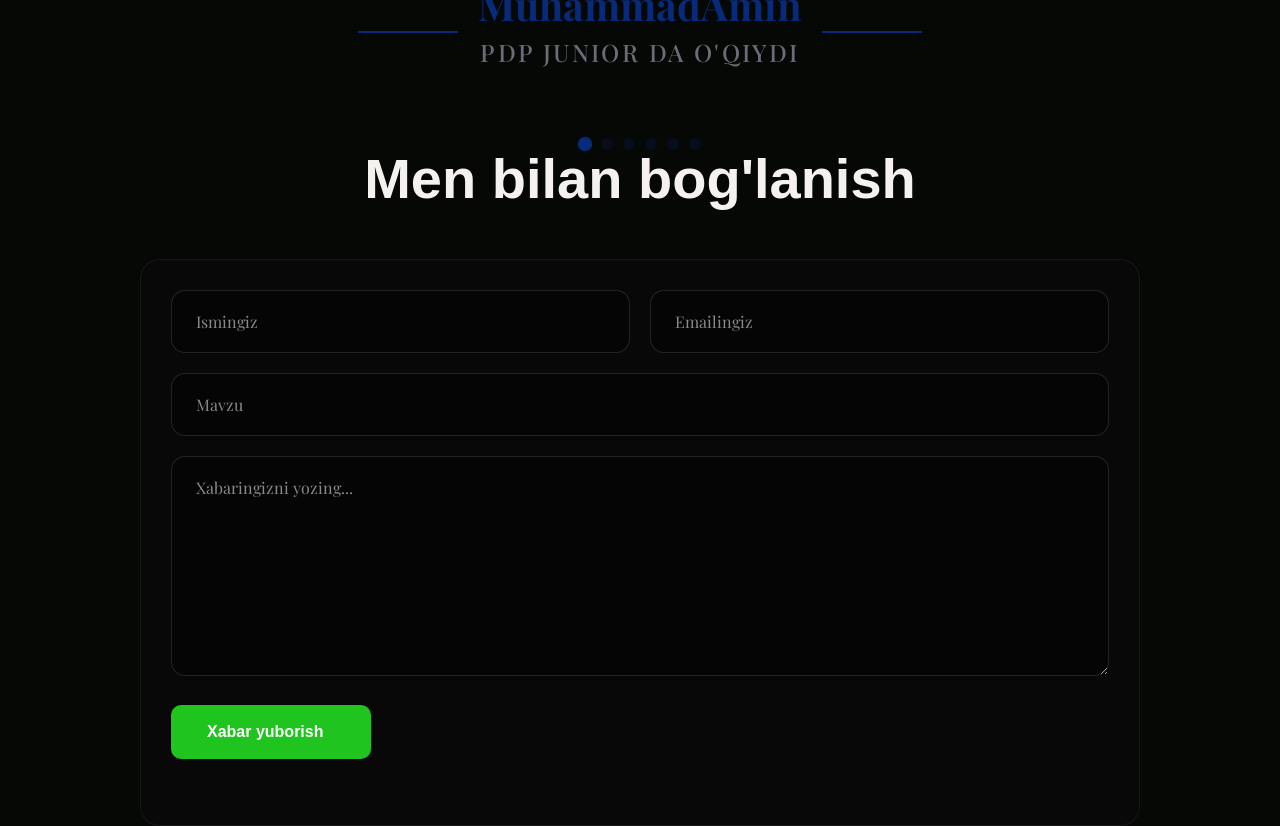
==== commit 63d39772: "charges" ====
--- a/index.html
+++ b/index.html
@@ -109,26 +109,28 @@
     </section>
 
     <section class="family" id="family">
-      <p class="eyebrow">My Family</p>
-      <h2 class="sec-title">My Family</h2>
+      <p class="eyebrow">Mening Oilam</p>
+      <h2 class="sec-title">Mening Oilam</h2>
       <p class="sec-desc">
-        These are the people who are always close to me and support me.
+        Bular doim yonimda bo‘lib, meni qo‘llab-quvvatlovchi insonlardir.
       </p>
 
       <div class="card-3d">
         <div>
           <img class="img" src="./adajonim.jpg" alt="Adajonim" />
-          <p>Bu mening
-          adajonim ularning ismlari Davron ularning kasblari suv taminotida bosh
-          muhandislar yoshlari 35 yoshda</p>
+          <p>
+            Bu mening adajonim ularning ismlari Davron ularning kasblari suv
+            taminotida bosh muhandislar yoshlari 35 yoshda
+          </p>
         </div>
         <div>
           <img class="img" src="./onam.jpg" alt="Onam" /> bu mening onam
           ularning ismlari Dilnoza yoshlari 32 yoshda
         </div>
         <div>
-          <img class="img" src="./buvijonim.jpg" alt="Buvijonim" /><p></p> bu mening
-          buvim ularning ismlari Ra'no yoshlari 55 yoshda
+          <img class="img" src="./buvijonim.jpg" alt="Buvijonim" />
+          <p></p>
+          bu mening buvim ularning ismlari Ra'no yoshlari 55 yoshda
         </div>
         <div>
           <img class="img" src="./singlim copy.jpg" alt="Singlim" /> Bu mening
@@ -249,7 +251,7 @@
       <article class="pj-card">
         <div class="pj-img">
           <img
-            src="./Снимок экрана 2026-10-07 172248.png"
+            src="./figma 5.png"
             alt="To'rtinchi loyiha"
             onerror="this.style.display = 'none'"
           />
@@ -261,7 +263,7 @@
           <p>JavaScript yordamida jonlantirilgan interaktiv web loyiha.</p>
           <a
             class="pj-btn"
-            href="https://4project-pi.vercel.app/"
+            href="https://plants-kg22.vercel.app/"
             target="_blank"
             rel="noopener"
           >
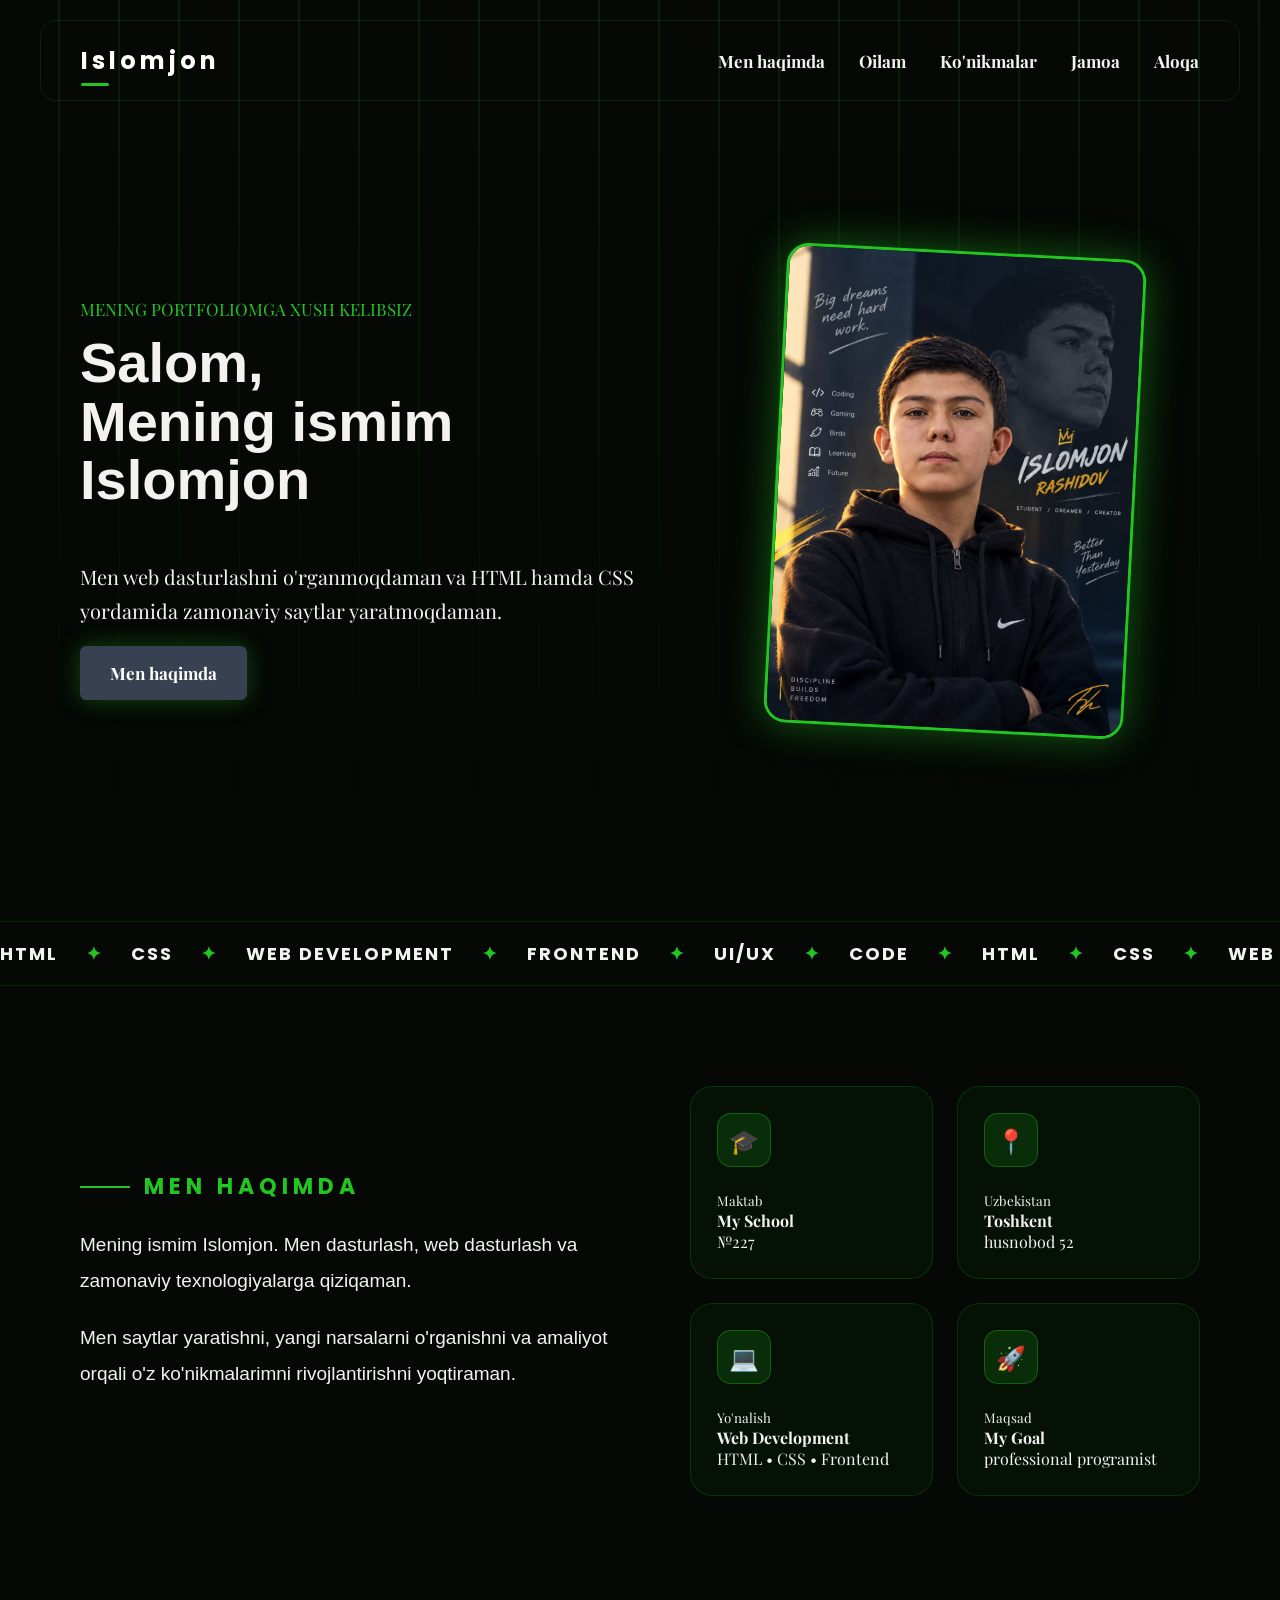
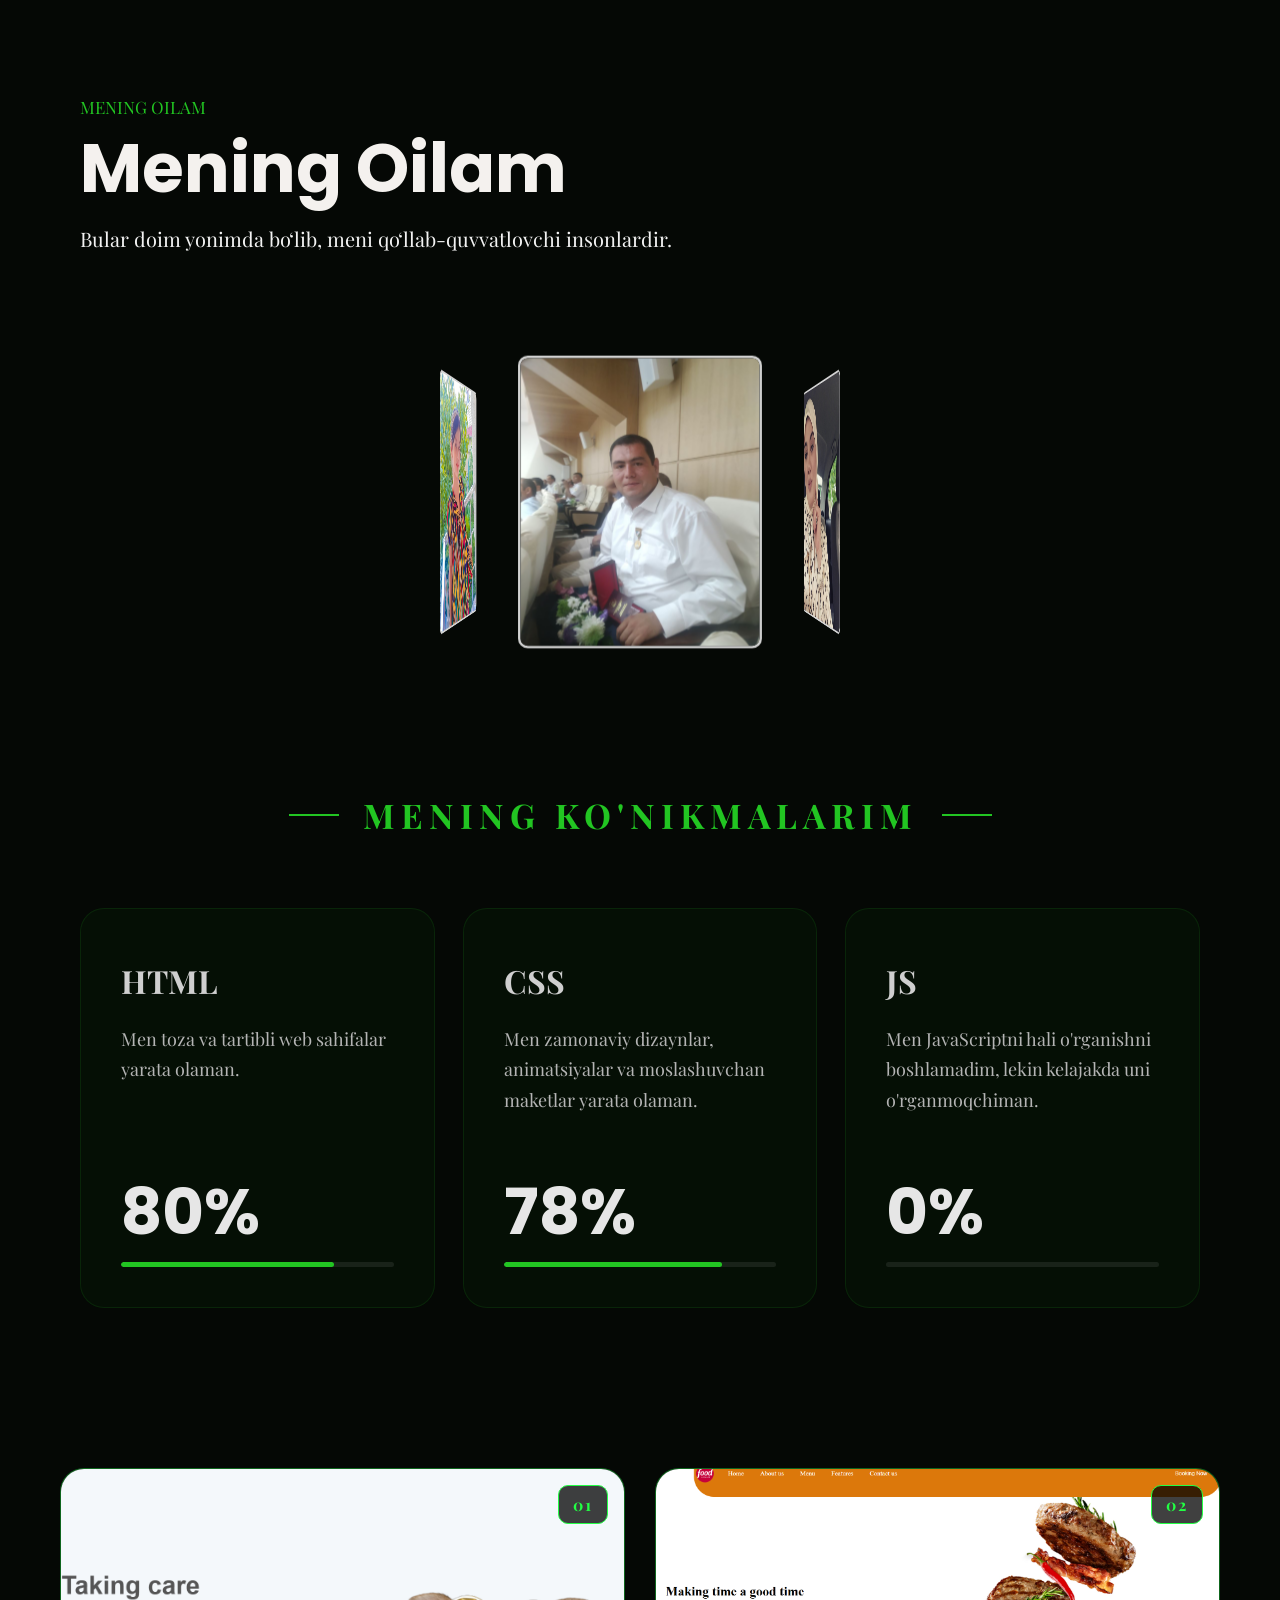
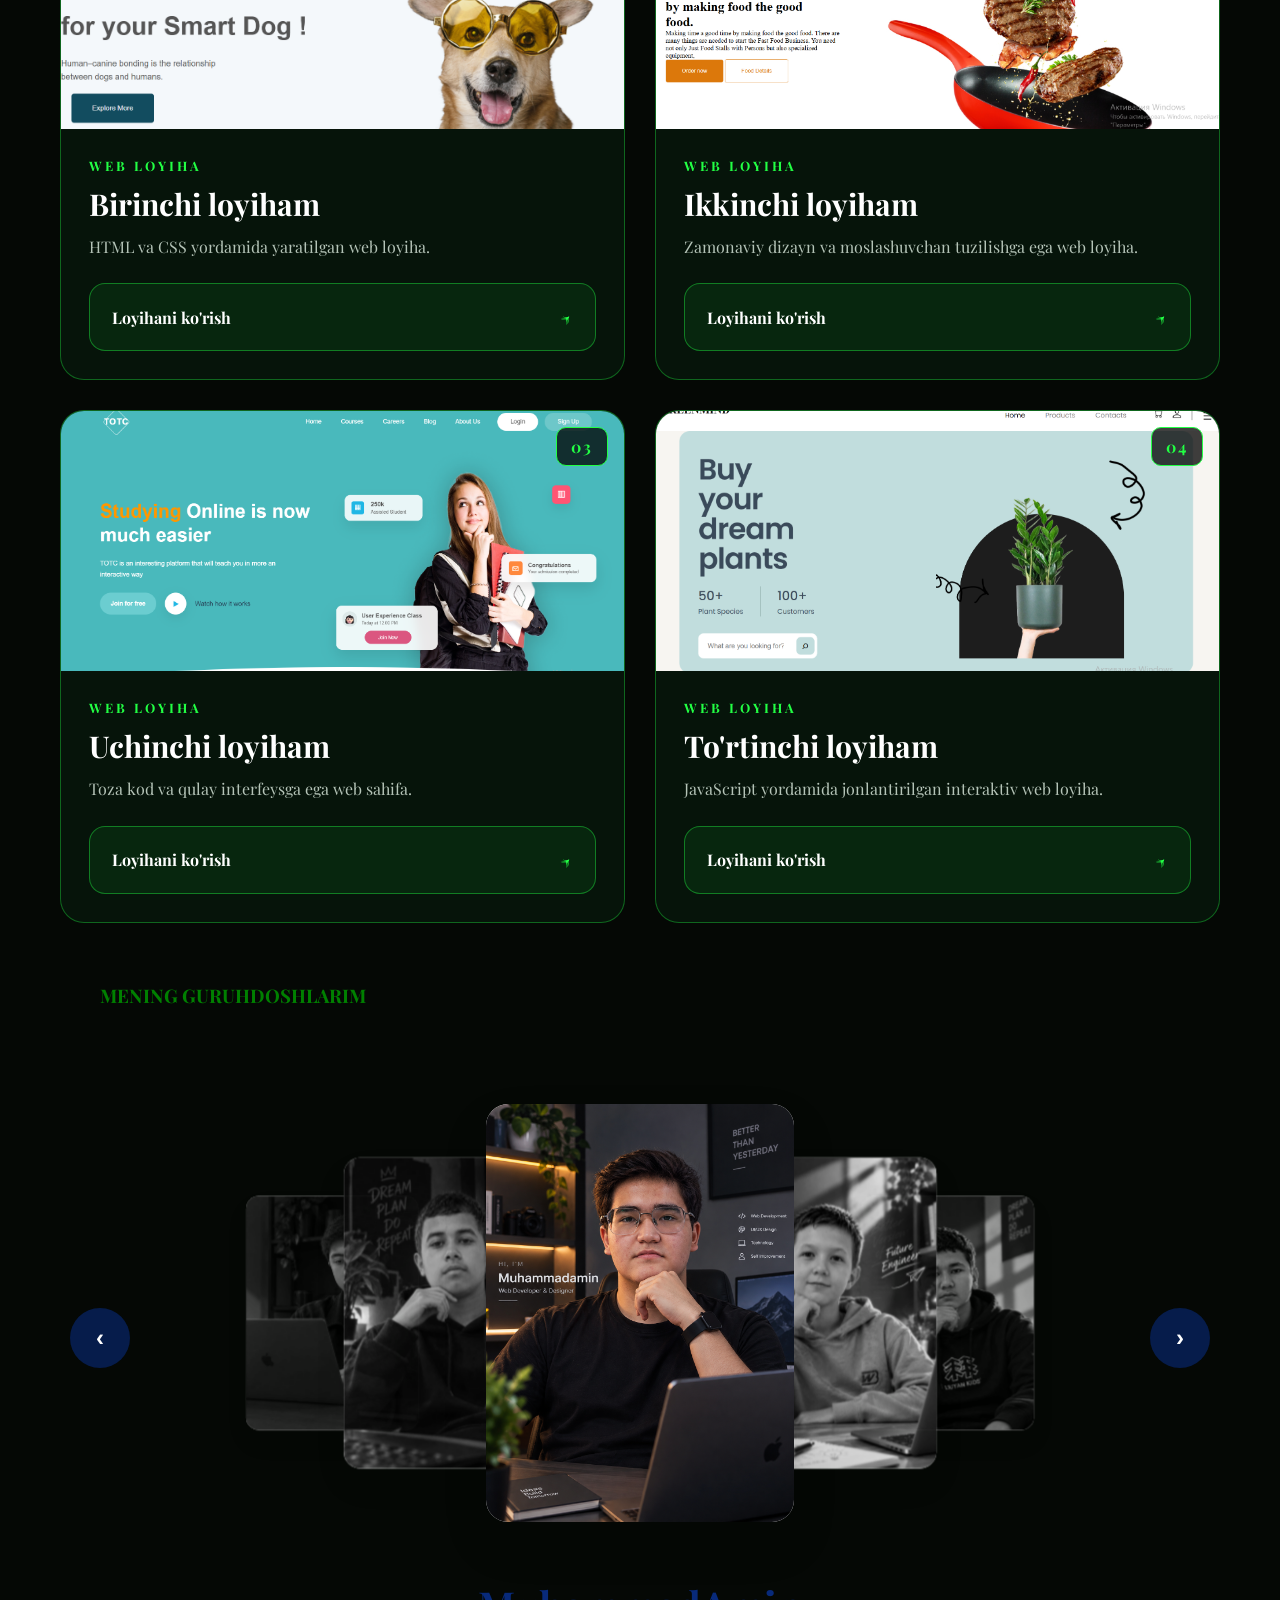
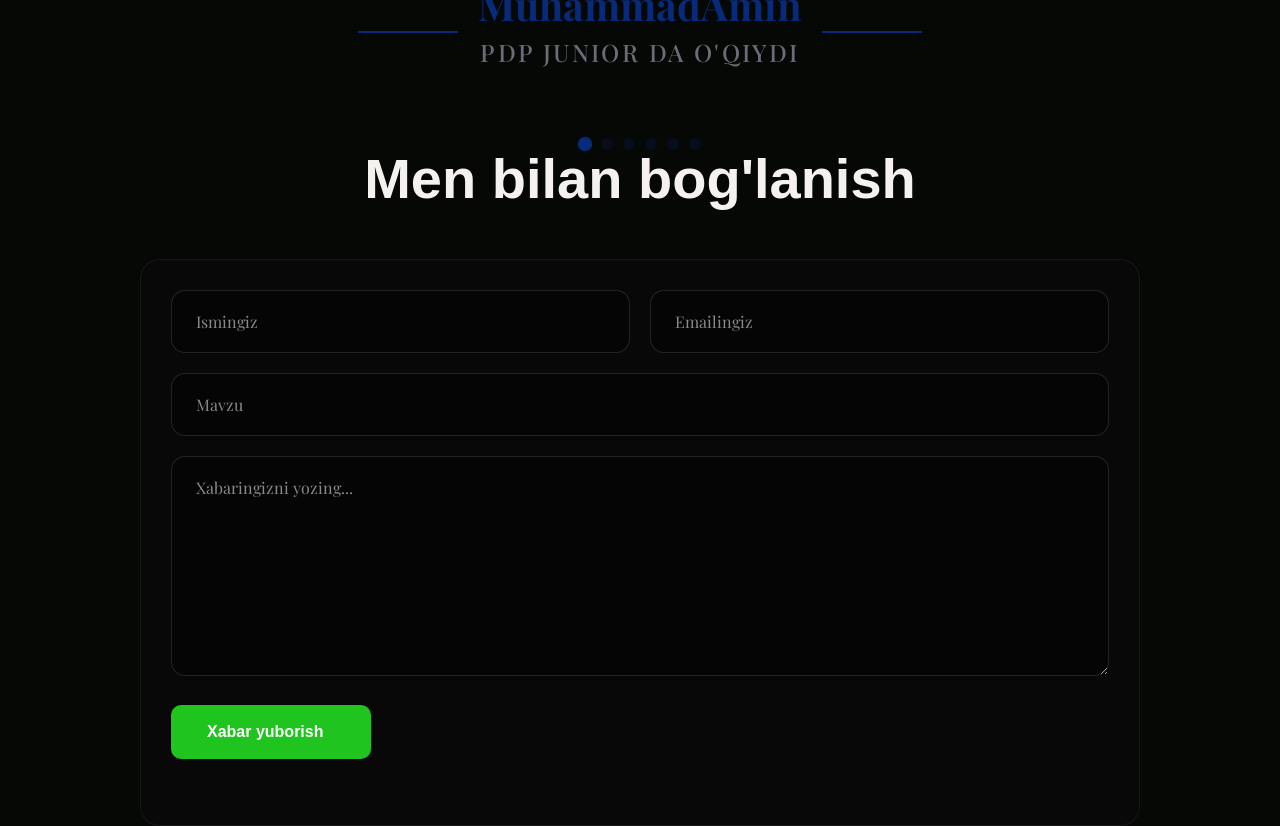
==== commit 7eee4588: "charges" ====
--- a/index.html
+++ b/index.html
@@ -146,7 +146,7 @@
         <article class="skill">
           <h4>HTML</h4>
           <p>Men toza va tartibli web sahifalar yarata olaman.</p>
-          <strong class="percent">78%</strong>
+          <strong class="percent">80%</strong>
           <div class="bar"><span style="width: 78%"></span></div>
         </article>
 
@@ -156,7 +156,7 @@
             Men zamonaviy dizaynlar, animatsiyalar va moslashuvchan maketlar
             yarata olaman.
           </p>
-          <strong class="percent">80%</strong>
+          <strong class="percent">78%</strong>
           <div class="bar"><span style="width: 80%"></span></div>
         </article>
 
@@ -320,10 +320,6 @@
           <div class="card" data-index="10">
             <img src="./photo_2026-10-21_17-00-25.jpg" alt="Abdullox.x" />
           </div>
-
-          <div class="card" data-index="11">
-            <img src="./davlatbek.jpg" alt="Davlatbek" />
-          </div>
         </div>
 
         <button class="nav-arrow right" type="button">›</button>
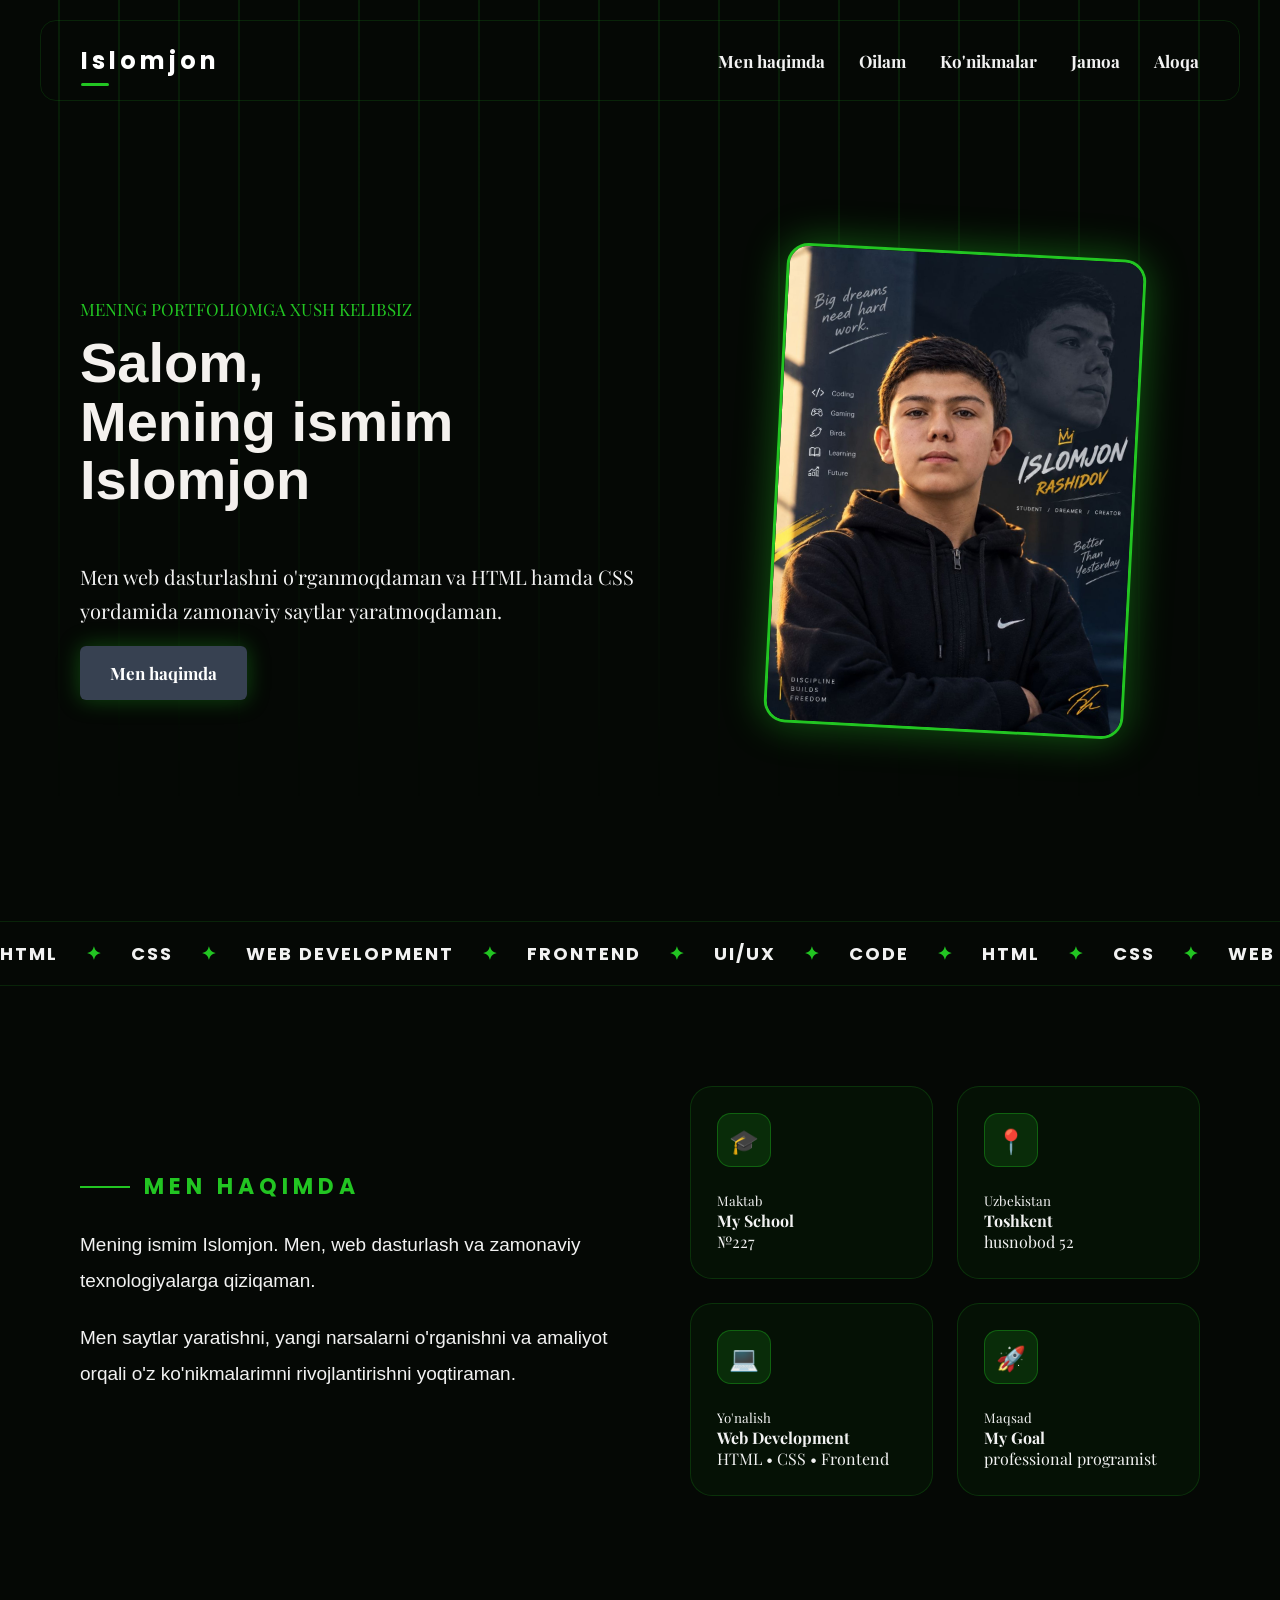
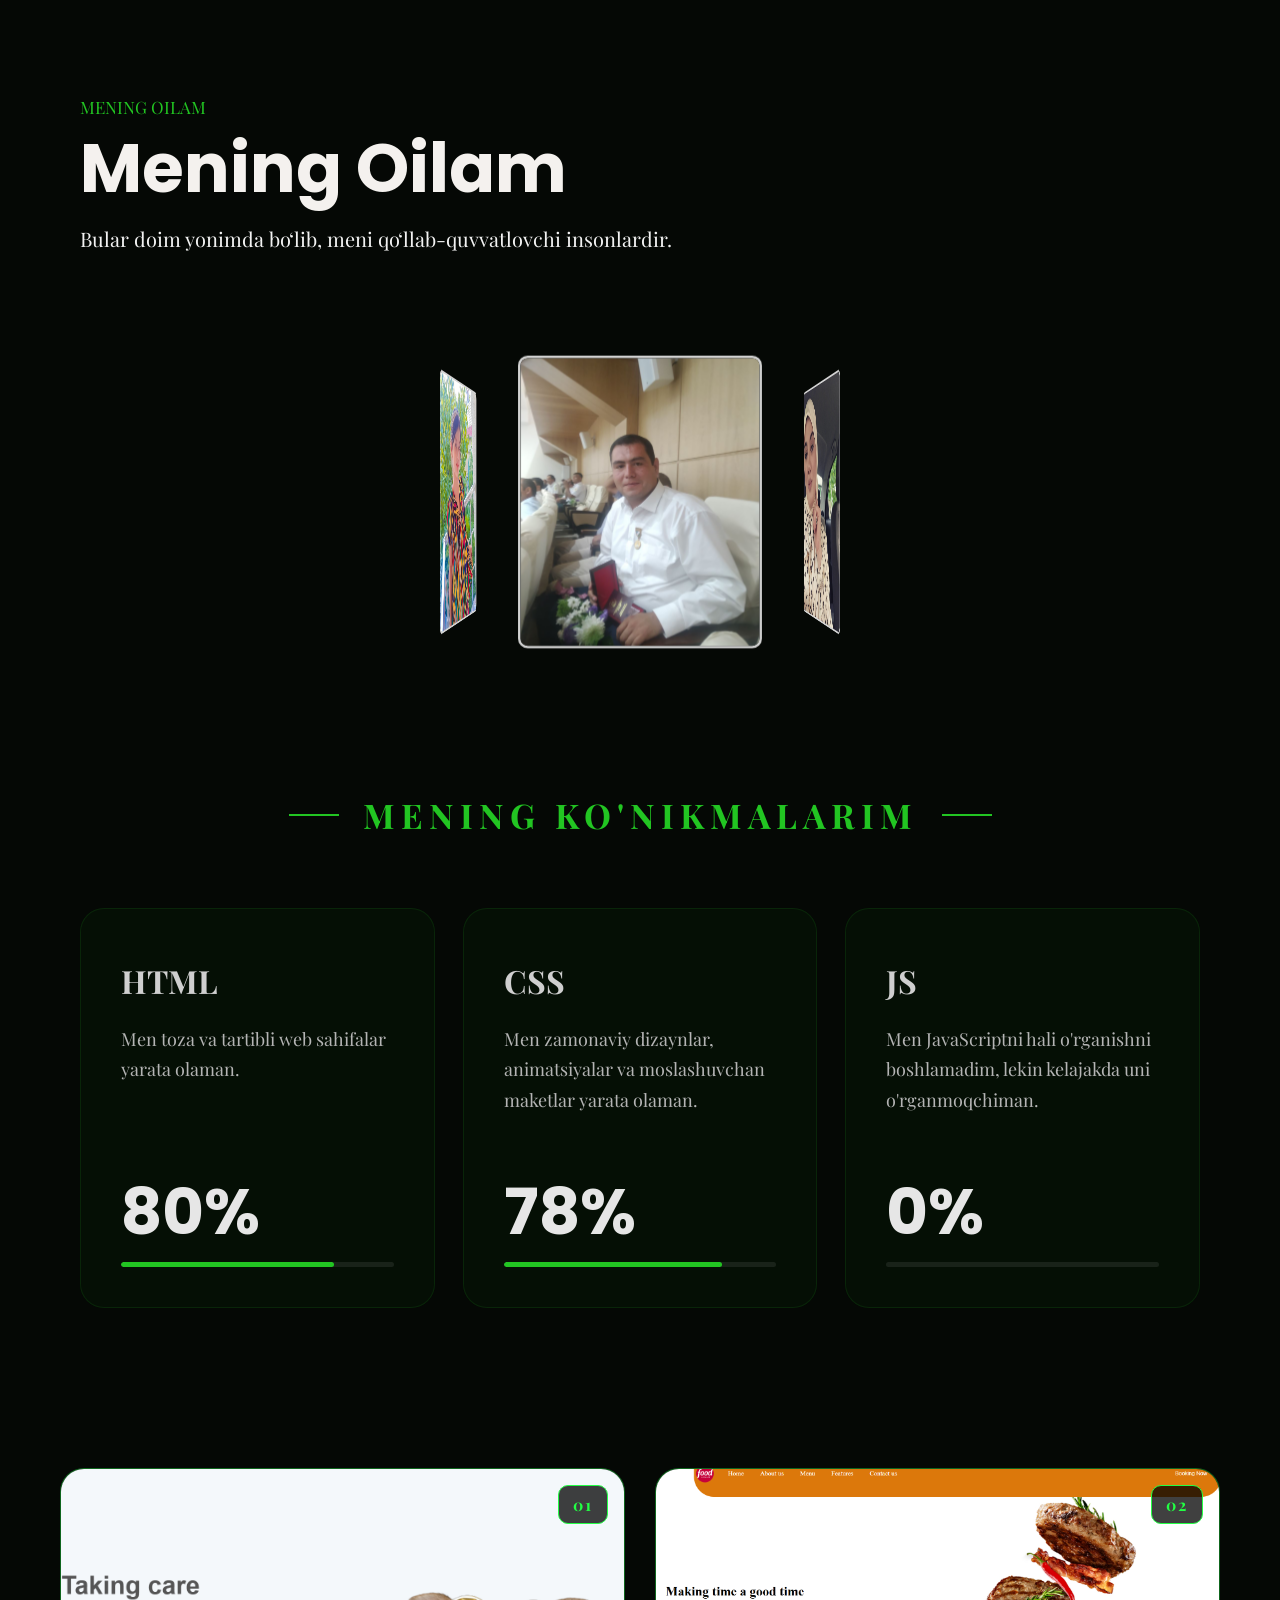
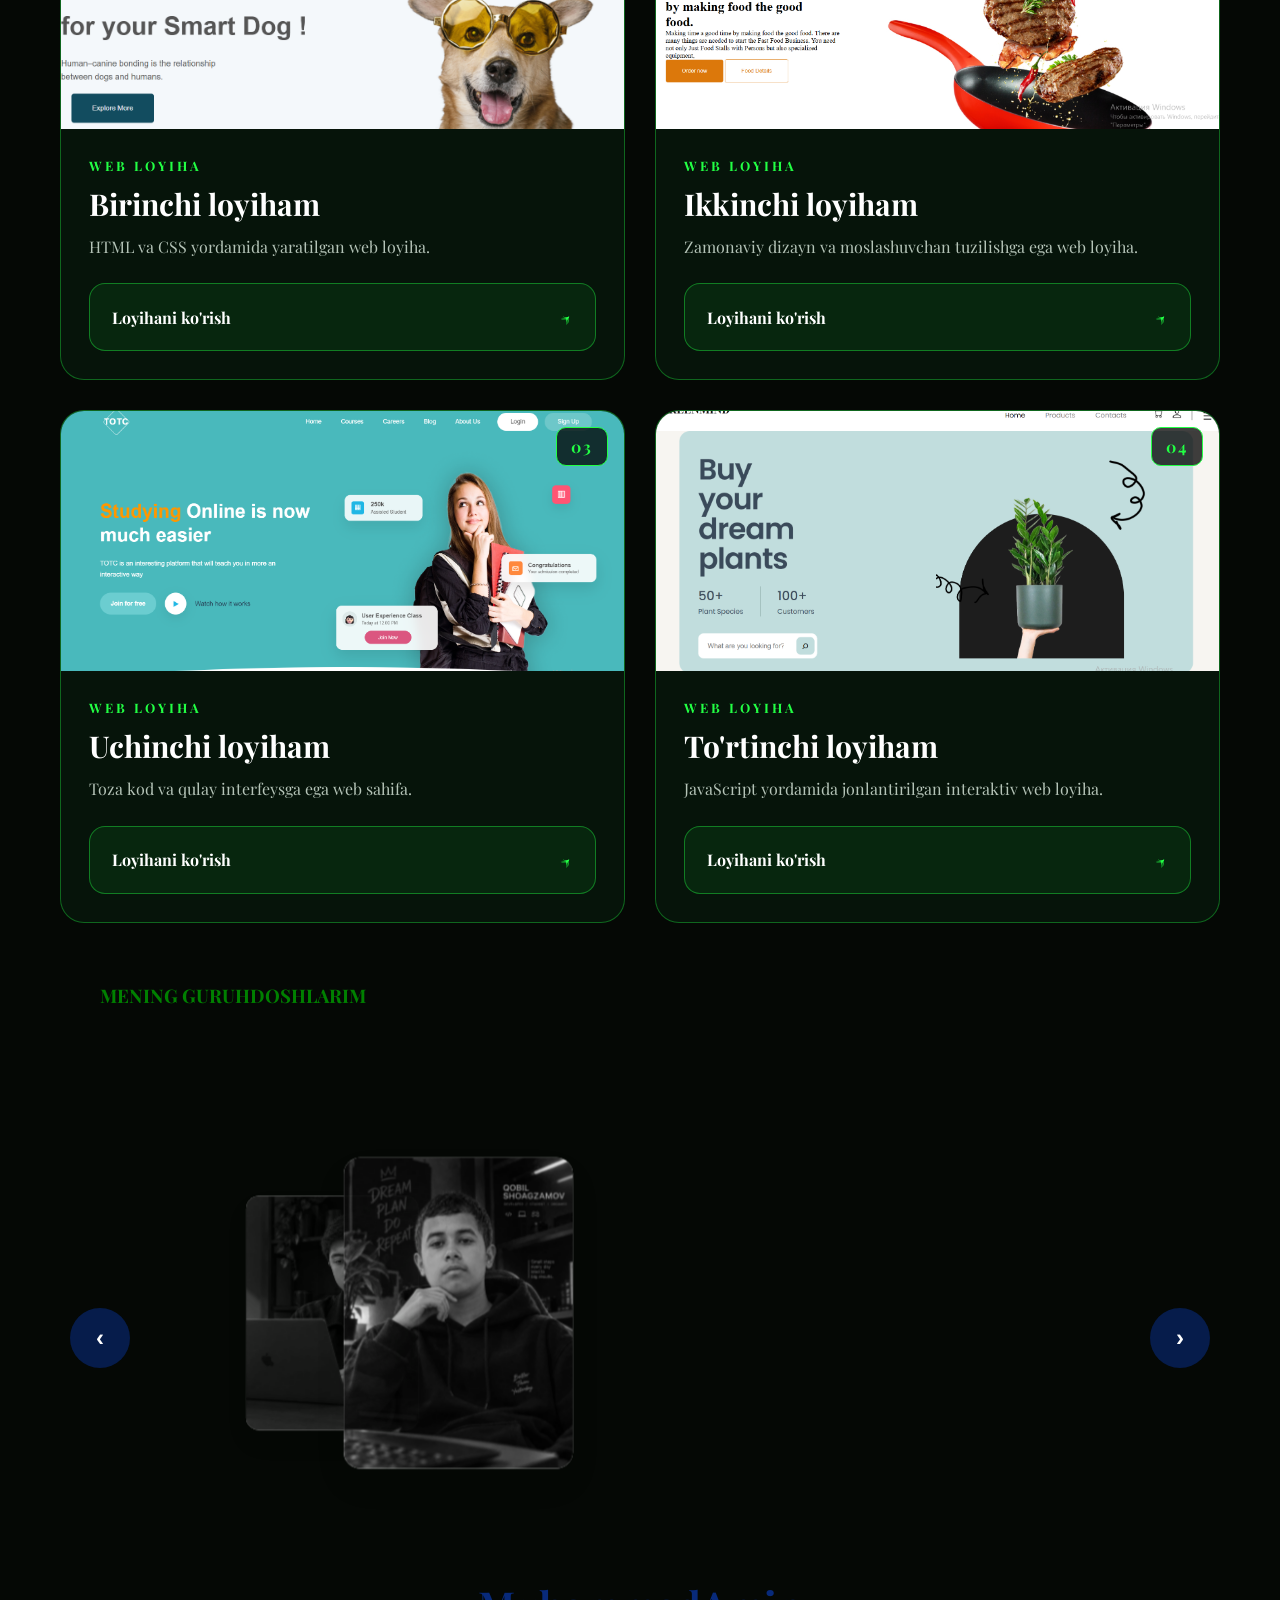
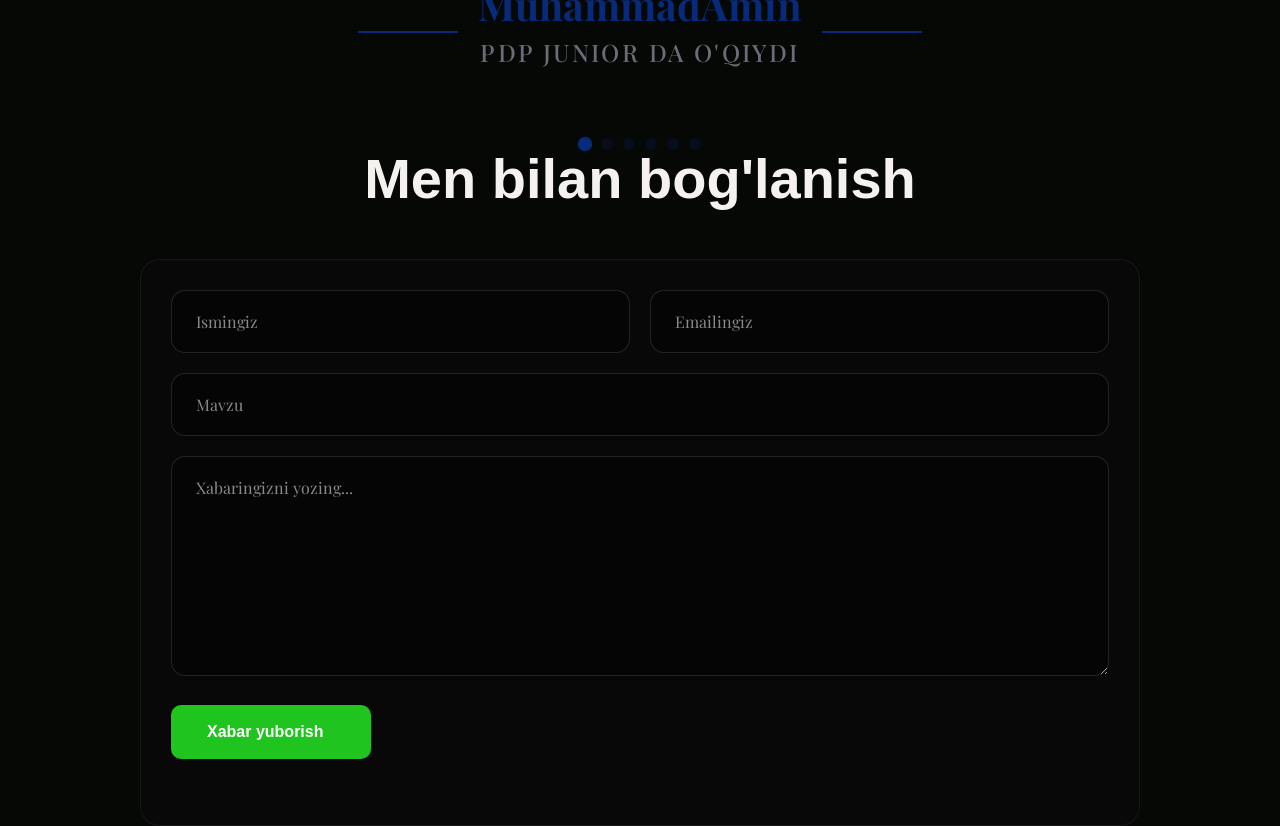
==== commit 45fee56a: "charges" ====
--- a/index.html
+++ b/index.html
@@ -68,7 +68,7 @@
       <div class="about-text">
         <h3 class="title">Men haqimda</h3>
         <p>
-          Mening ismim Islomjon. Men dasturlash, web dasturlash va zamonaviy
+          Mening ismim Islomjon. Men, web dasturlash va zamonaviy
           texnologiyalarga qiziqaman.
         </p>
         <p>
